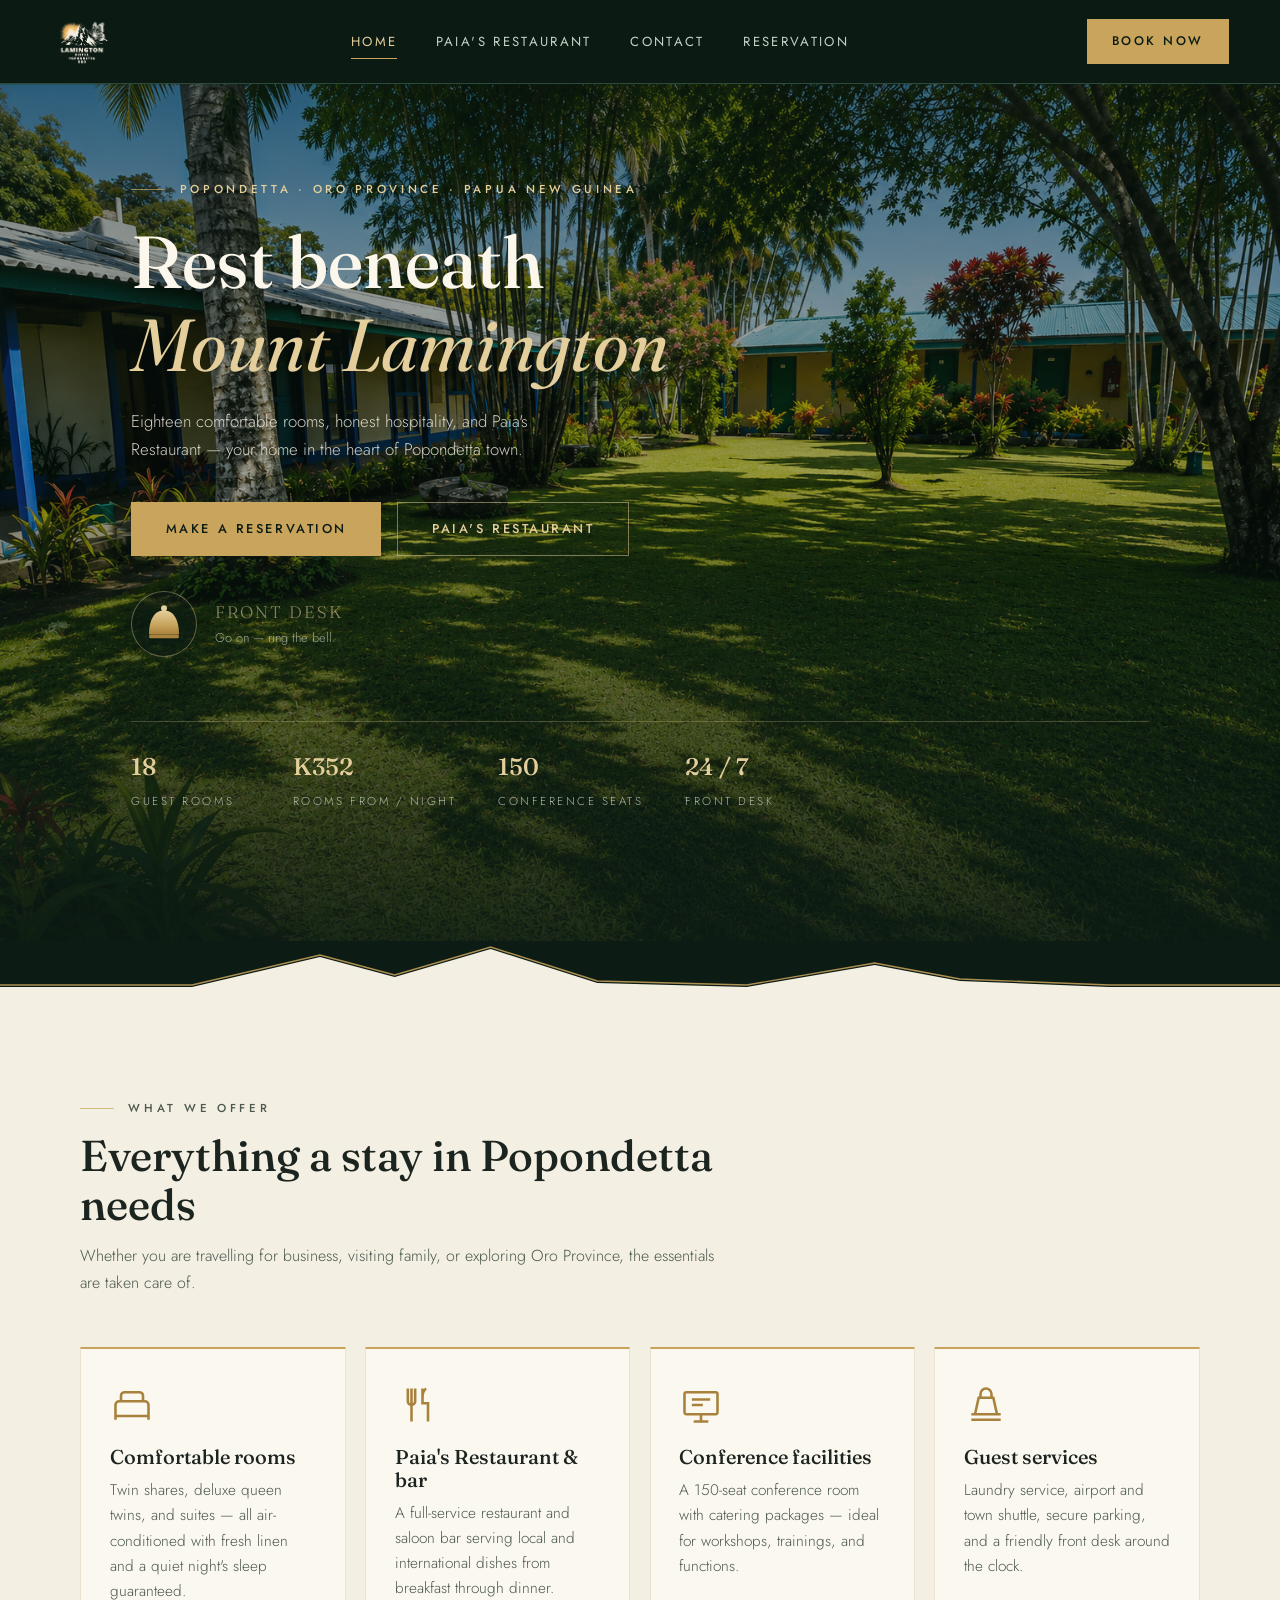
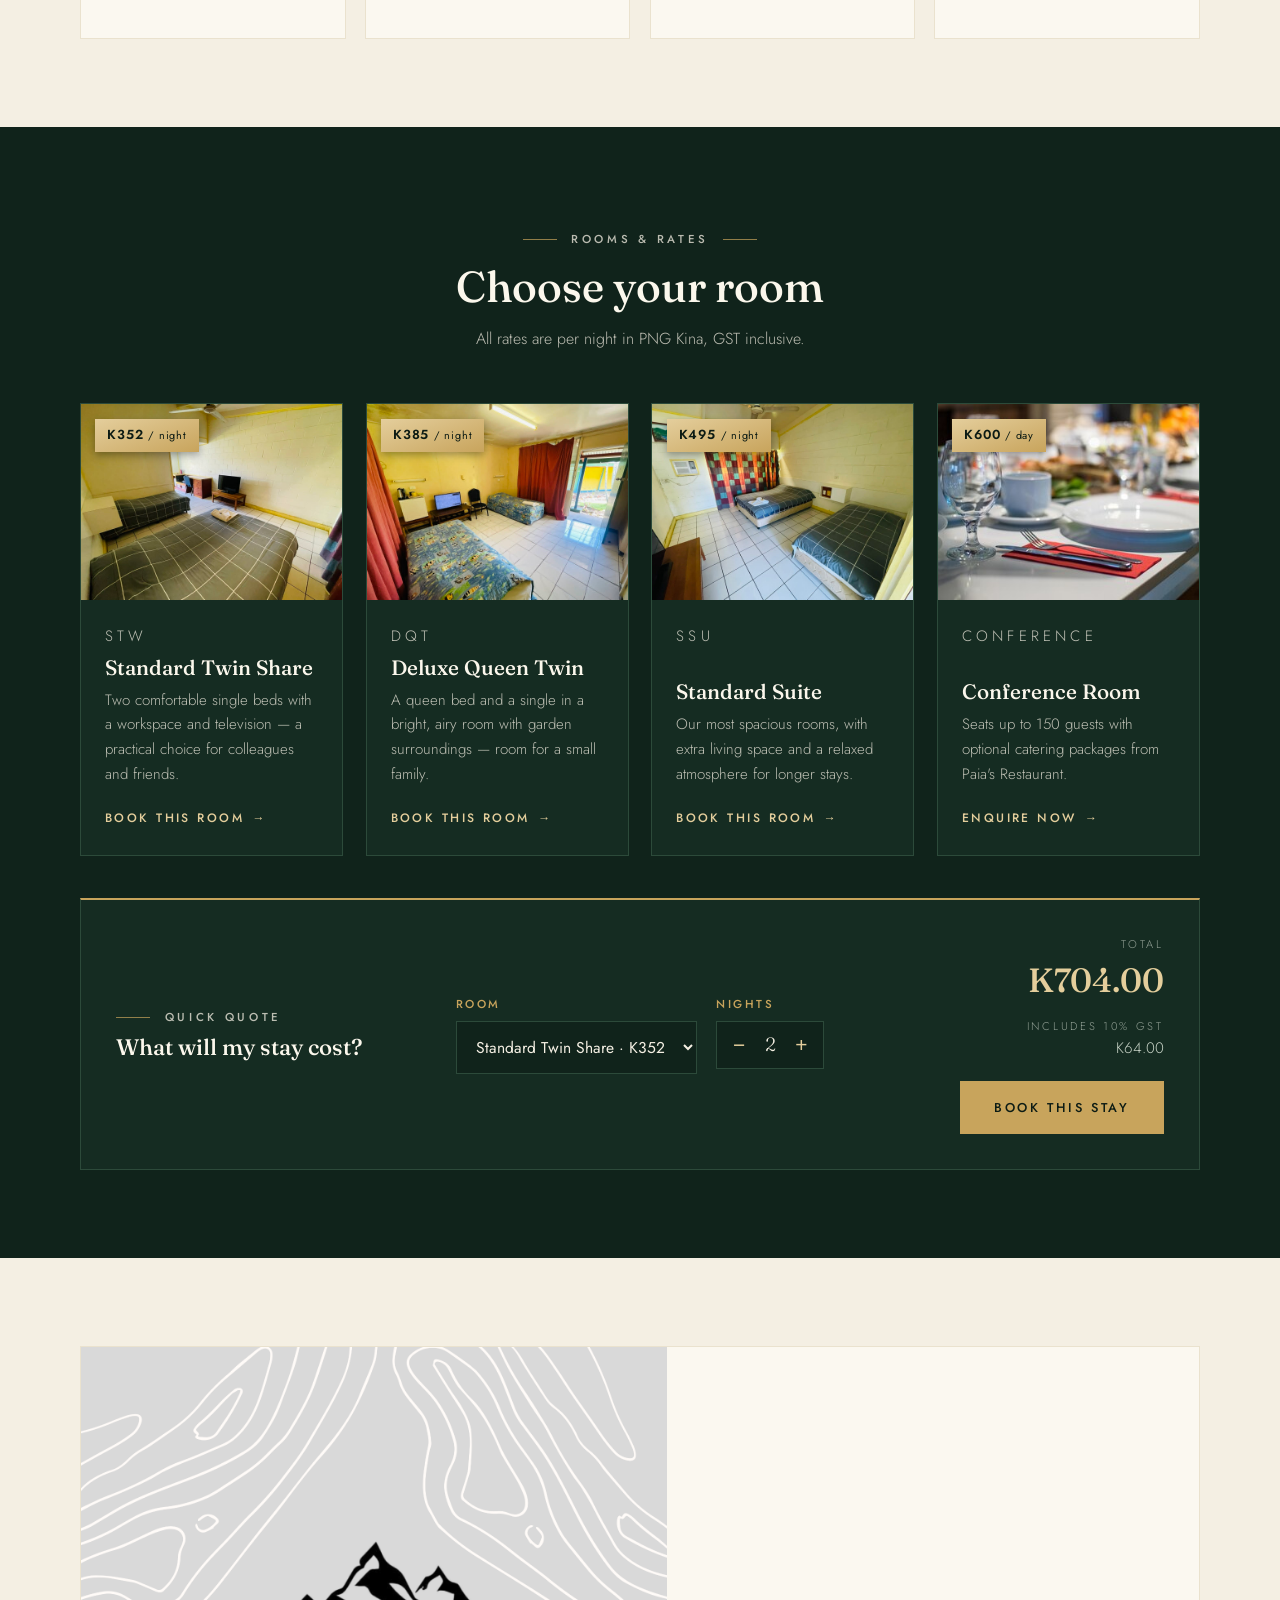
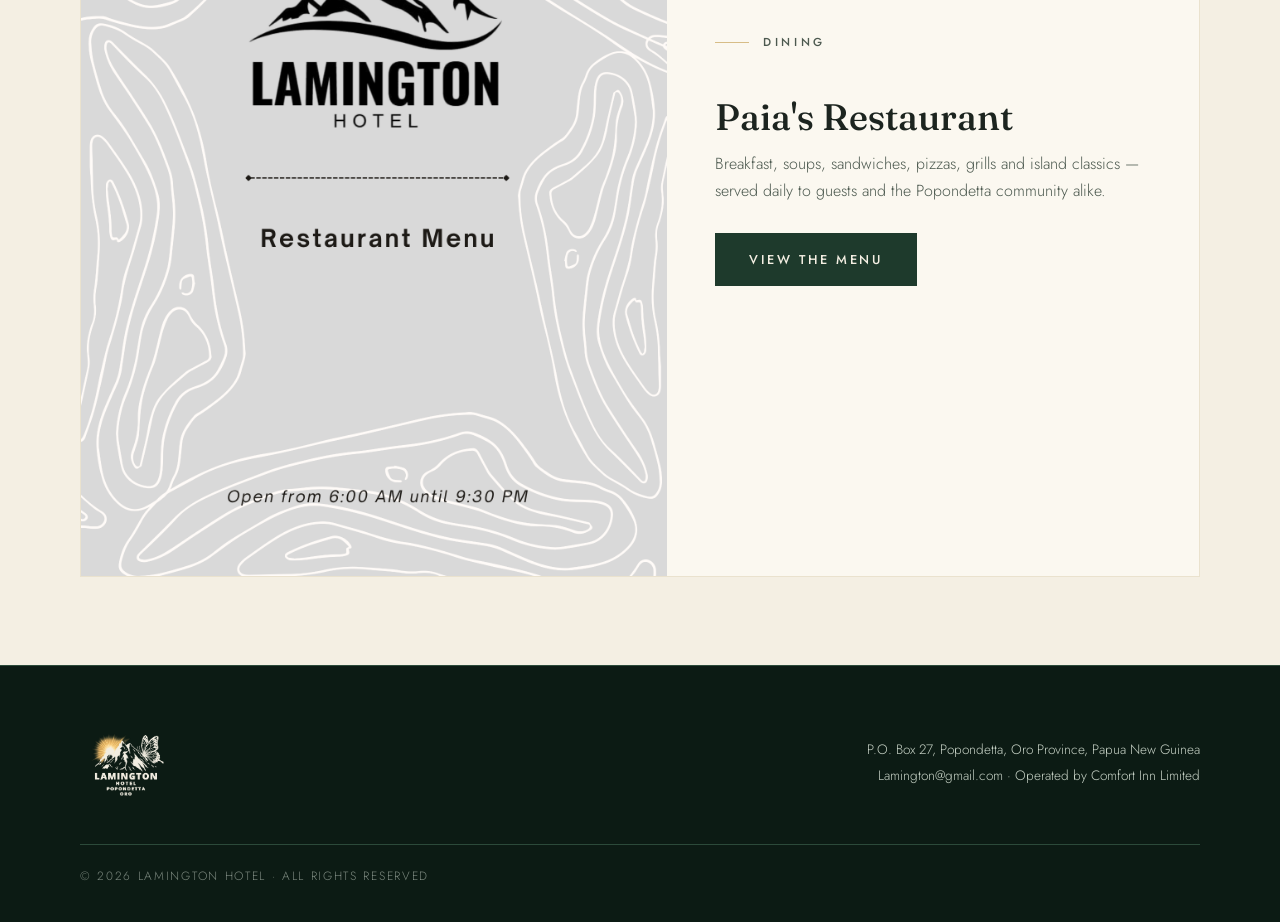
==== index.html @ cfe45149 "Initial commit" ====
<!DOCTYPE html>
<html lang="en">
<head>
  <meta charset="UTF-8">
  <meta name="viewport" content="width=device-width, initial-scale=1.0">
  <meta name="description" content="Lamington Hotel — comfortable rooms, Paia's Restaurant, and conference facilities in Popondetta, Oro Province, Papua New Guinea.">
  <link rel="icon" href="images/favicon.ico" type="image/x-icon">
  <title>Lamington Hotel · Popondetta, Papua New Guinea</title>
  <link rel="stylesheet" href="index.css">
</head>
<body>

<header class="navbar">
  <div class="logo">
    <a href="index.html" class="logo-link">
      <img src="images/LamingtonLogo-light.png" alt="Lamington Hotel — Popondetta, Oro">
    </a>
  </div>
  <button class="nav-toggle" aria-label="Open menu" aria-expanded="false">☰</button>
  <nav>
    <ul class="nav-links">
      <li><a href="index.html" class="active">Home</a></li>
      <li><a href="restaurant.html">Paia's Restaurant</a></li>
      <li><a href="contact.html">Contact</a></li>
      <li><a href="reservation.html">Reservation</a></li>
    </ul>
  </nav>
  <a href="reservation.html" class="book-now">Book Now</a>
</header>

<section class="hero">
  <div class="hero-content">
    <p class="eyebrow">Popondetta · Oro Province · Papua New Guinea</p>
    <h1>Rest beneath <em>Mount Lamington</em></h1>
    <p class="hero-text">
      Eighteen comfortable rooms, honest hospitality, and Paia's Restaurant —
      your home in the heart of Popondetta town.
    </p>
    <div class="hero-buttons">
      <a href="reservation.html" class="primary-btn">Make a Reservation</a>
      <a href="restaurant.html" class="secondary-btn">Paia's Restaurant</a>
    </div>

    <div class="bell-inline">
      <button class="bell" id="receptionBell" aria-pressed="false" aria-label="Ring the reception bell">
        <svg viewBox="0 0 64 64" aria-hidden="true">
          <ellipse cx="32" cy="52" rx="22" ry="4" fill="#0C1B14" opacity="0.6"/>
          <rect x="12" y="46" width="40" height="5" rx="2.5" fill="#A8813C"/>
          <path class="bell-dome" d="M32 14 C18 14 12 28 12 46 L52 46 C52 28 46 14 32 14 Z" fill="url(#brass)"/>
          <circle class="bell-button" cx="32" cy="11" r="4" fill="#E4CE9C"/>
          <defs>
            <linearGradient id="brass" x1="0" y1="0" x2="0" y2="1">
              <stop offset="0" stop-color="#E4CE9C"/>
              <stop offset="0.6" stop-color="#C8A45C"/>
              <stop offset="1" stop-color="#A8813C"/>
            </linearGradient>
          </defs>
        </svg>
      </button>
      <div class="bell-copy">
        <div class="bell-state" id="bellState">FRONT DESK</div>
        <div class="bell-hint" id="bellHint">Go on — ring the bell.</div>
      </div>
    </div>
    <div class="hero-facts">
      <div><strong>18</strong><span>Guest rooms</span></div>
      <div><strong>K352</strong><span>Rooms from / night</span></div>
      <div><strong>150</strong><span>Conference seats</span></div>
      <div><strong>24 / 7</strong><span>Front desk</span></div>
    </div>
  </div>
</section>

<!-- signature ridgeline -->
<svg class="ridge" viewBox="0 0 1200 56" preserveAspectRatio="none" aria-hidden="true" style="background: var(--forest-950);">
  <path d="M0 44 L180 44 L300 14 L370 34 L460 6 L560 40 L700 44 L820 22 L900 38 L1040 44 L1200 44" class="line"/>
  <path d="M0 46 L180 46 L300 16 L370 36 L460 8 L560 42 L700 46 L820 24 L900 40 L1040 46 L1200 46 L1200 56 L0 56 Z" fill="#F4EFE3"/>
</svg>

<section class="section on-paper">
  <div class="section-inner">
    <div class="section-head">
      <p class="eyebrow">What we offer</p>
      <h2>Everything a stay in Popondetta needs</h2>
      <p>Whether you are travelling for business, visiting family, or exploring Oro Province, the essentials are taken care of.</p>
    </div>
    <div class="amenities-grid">
      <div class="amenity-card">
        <div class="amenity-glyph">
          <svg viewBox="0 0 24 24" fill="none" stroke="currentColor" stroke-width="1.4"><path d="M3 18v-6a2 2 0 0 1 2-2h14a2 2 0 0 1 2 2v6M3 18h18M3 18v2M21 18v2M6 10V7a2 2 0 0 1 2-2h8a2 2 0 0 1 2 2v3"/></svg>
        </div>
        <h3>Comfortable rooms</h3>
        <p>Twin shares, deluxe queen twins, and suites — all air-conditioned with fresh linen and a quiet night's sleep guaranteed.</p>
      </div>
      <div class="amenity-card">
        <div class="amenity-glyph">
          <svg viewBox="0 0 24 24" fill="none" stroke="currentColor" stroke-width="1.4"><path d="M7 3v7a2 2 0 0 0 4 0V3M9 3v18M17 3c-1.5 1-2 3-2 5v3h3v10M15 3v5"/></svg>
        </div>
        <h3>Paia's Restaurant &amp; bar</h3>
        <p>A full-service restaurant and saloon bar serving local and international dishes from breakfast through dinner.</p>
      </div>
      <div class="amenity-card">
        <div class="amenity-glyph">
          <svg viewBox="0 0 24 24" fill="none" stroke="currentColor" stroke-width="1.4"><rect x="3" y="5" width="18" height="12" rx="1"/><path d="M8 21h8M12 17v4M7 9h10M7 12h6"/></svg>
        </div>
        <h3>Conference facilities</h3>
        <p>A 150-seat conference room with catering packages — ideal for workshops, trainings, and functions.</p>
      </div>
      <div class="amenity-card">
        <div class="amenity-glyph">
          <svg viewBox="0 0 24 24" fill="none" stroke="currentColor" stroke-width="1.4"><path d="M4 17h16M6 17l2-9h8l2 9M9 8V6a3 3 0 0 1 6 0v2M4 20h16"/></svg>
        </div>
        <h3>Guest services</h3>
        <p>Laundry service, airport and town shuttle, secure parking, and a friendly front desk around the clock.</p>
      </div>
    </div>
  </div>
</section>

<section class="section on-forest">
  <div class="section-inner">
    <div class="section-head centered" style="text-align:center; margin-inline:auto;">
      <p class="eyebrow centered">Rooms &amp; rates</p>
      <h2>Choose your room</h2>
      <p>All rates are per night in PNG Kina, GST inclusive.</p>
    </div>
    <div class="rooms-grid">
      <article class="room-card">
        <div class="room-media">
          <img src="images/room1.jpg" alt="Standard Twin Share room" loading="lazy">
          <span class="rate-plate">K352 <small>/ night</small></span>
        </div>
        <div class="room-body">
          <p class="room-code">STW</p>
          <h3>Standard Twin Share</h3>
          <p>Two comfortable single beds with a workspace and television — a practical choice for colleagues and friends.</p>
          <a href="reservation.html" class="room-link">Book this room</a>
        </div>
      </article>
      <article class="room-card">
        <div class="room-media">
          <img src="images/room3.jpg" alt="Deluxe Queen Twin room" loading="lazy">
          <span class="rate-plate">K385 <small>/ night</small></span>
        </div>
        <div class="room-body">
          <p class="room-code">DQT</p>
          <h3>Deluxe Queen Twin</h3>
          <p>A queen bed and a single in a bright, airy room with garden surroundings — room for a small family.</p>
          <a href="reservation.html" class="room-link">Book this room</a>
        </div>
      </article>
      <article class="room-card">
        <div class="room-media">
          <img src="images/room4.jpg" alt="Standard Suite" loading="lazy">
          <span class="rate-plate">K495 <small>/ night</small></span>
        </div>
        <div class="room-body">
          <p class="room-code">SSU</p>
          <h3>Standard Suite</h3>
          <p>Our most spacious rooms, with extra living space and a relaxed atmosphere for longer stays.</p>
          <a href="reservation.html" class="room-link">Book this room</a>
        </div>
      </article>
      <article class="room-card">
        <div class="room-media">
          <img src="images/tables.jpg" alt="Conference room set for a function" loading="lazy">
          <span class="rate-plate">K600 <small>/ day</small></span>
        </div>
        <div class="room-body">
          <p class="room-code">Conference</p>
          <h3>Conference Room</h3>
          <p>Seats up to 150 guests with optional catering packages from Paia's Restaurant.</p>
          <a href="contact.html" class="room-link">Enquire now</a>
        </div>
      </article>
    </div>

    <div class="stay-calc reveal">
      <div class="stay-calc-head">
        <p class="eyebrow">Quick quote</p>
        <h3>What will my stay cost?</h3>
      </div>
      <div class="stay-calc-controls">
        <div class="form-group">
          <label for="calcRoom">Room</label>
          <select id="calcRoom">
            <option value="352">Standard Twin Share · K352</option>
            <option value="385">Deluxe Queen Twin · K385</option>
            <option value="495">Standard Suite · K495</option>
          </select>
        </div>
        <div class="form-group">
          <label for="calcNights">Nights</label>
          <div class="stepper">
            <button type="button" id="nightsMinus" aria-label="One less night">−</button>
            <span id="calcNightsValue" aria-live="polite">2</span>
            <button type="button" id="nightsPlus" aria-label="One more night">+</button>
          </div>
        </div>
      </div>
      <div class="stay-calc-result">
        <div class="calc-total"><span>Total</span><strong id="calcTotal">K704.00</strong></div>
        <div class="calc-gst"><span>Includes 10% GST</span><em id="calcGst">K64.00</em></div>
        <a href="reservation.html" class="primary-btn" id="calcBook">Book this stay</a>
      </div>
    </div>

  </div>
</section>

<section class="section on-paper">
  <div class="dine-band">
    <img src="images/1.png" alt="Paia's Restaurant menu cover" loading="lazy">
    <div class="dine-copy">
      <p class="eyebrow">Dining</p>
      <h2>Paia's Restaurant</h2>
      <p>Breakfast, soups, sandwiches, pizzas, grills and island classics — served daily to guests and the Popondetta community alike.</p>
      <a href="restaurant.html" class="primary-btn">View the menu</a>
    </div>
  </div>
</section>

<footer class="footer">
  <div class="footer-inner">
    <img src="images/LamingtonLogo-light.png" alt="Lamington Hotel — Popondetta, Oro">
    <div class="footer-meta">
      P.O. Box 27, Popondetta, Oro Province, Papua New Guinea<br>
      <a href="mailto:Lamington@gmail.com">Lamington@gmail.com</a> · Operated by Comfort Inn Limited
    </div>
  </div>
  <p class="footer-copy">© 2026 Lamington Hotel · All rights reserved</p>
</footer>

<script src="script.js"></script>
</body>
</html>
---- index.css ----
/* ============================================================
   LAMINGTON HOTEL — shared stylesheet
   Palette: rainforest green + brass gold + volcanic ember
   Type: Fraunces (display) + Jost (body)
   ============================================================ */

@import url('https://fonts.googleapis.com/css2?family=Fraunces:ital,opsz,wght@0,9..144,400;0,9..144,500;0,9..144,600;1,9..144,400;1,9..144,500&family=Jost:wght@300;400;500;600&display=swap');

:root {
  --forest-950: #0C1B14;
  --forest-900: #10231B;
  --forest-800: #152C22;
  --forest-700: #1E3A2C;
  --forest-line: #2C4A3A;
  --gold: #C8A45C;
  --gold-light: #E4CE9C;
  --gold-deep: #A8813C;
  --ember: #B4472F;
  --paper: #F4EFE3;
  --paper-deep: #EAE2CE;
  --ink: #1C241F;
  --ink-soft: #4C594F;
  --mist: #C7D2C6;

  --display: 'Fraunces', Georgia, serif;
  --body: 'Jost', 'Segoe UI', sans-serif;
  --wrap: 1120px;
}

* { margin: 0; padding: 0; box-sizing: border-box; }

html { scroll-behavior: smooth; }

body {
  font-family: var(--body);
  font-weight: 300;
  color: var(--ink);
  background: var(--forest-950);
  line-height: 1.65;
  -webkit-font-smoothing: antialiased;
}

img { max-width: 100%; display: block; }
a { color: inherit; text-decoration: none; }

h1, h2, h3 { font-family: var(--display); font-weight: 500; line-height: 1.12; }

.eyebrow {
  font-family: var(--body);
  font-weight: 500;
  font-size: 0.72rem;
  letter-spacing: 0.32em;
  text-transform: uppercase;
  color: var(--gold);
  display: flex;
  align-items: center;
  gap: 0.9rem;
}
.eyebrow::before {
  content: '';
  width: 34px; height: 1px;
  background: var(--gold);
  opacity: 0.7;
}
.eyebrow.centered { justify-content: center; }
.eyebrow.centered::after {
  content: '';
  width: 34px; height: 1px;
  background: var(--gold);
  opacity: 0.7;
}

/* ---------- Navbar ---------- */
.navbar {
  position: sticky;
  top: 0;
  z-index: 50;
  display: flex;
  align-items: center;
  justify-content: space-between;
  gap: 1.5rem;
  padding: 0.65rem 4vw;
  background: rgba(12, 27, 20, 0.92);
  backdrop-filter: blur(10px);
  border-bottom: 1px solid var(--forest-line);
}
.logo img { height: 62px; width: auto; }
.nav-links {
  display: flex;
  list-style: none;
  gap: 2.4rem;
}
.nav-links a {
  color: var(--mist);
  font-size: 0.82rem;
  font-weight: 400;
  letter-spacing: 0.18em;
  text-transform: uppercase;
  padding: 0.4rem 0;
  border-bottom: 1px solid transparent;
  transition: color 0.25s, border-color 0.25s;
}
.nav-links a:hover,
.nav-links a.active { color: var(--gold-light); border-bottom-color: var(--gold); }

.book-now {
  font-size: 0.78rem;
  font-weight: 500;
  letter-spacing: 0.2em;
  text-transform: uppercase;
  color: var(--forest-950);
  background: var(--gold);
  padding: 0.7rem 1.5rem;
  border: 1px solid var(--gold);
  transition: background 0.25s, color 0.25s;
  white-space: nowrap;
}
.book-now:hover { background: transparent; color: var(--gold-light); }

.nav-toggle {
  display: none;
  background: none;
  border: 1px solid var(--forest-line);
  color: var(--gold-light);
  font-size: 1.2rem;
  line-height: 1;
  padding: 0.45rem 0.7rem;
  cursor: pointer;
}

/* ---------- Buttons ---------- */
.primary-btn, .secondary-btn {
  display: inline-block;
  font-family: var(--body);
  font-size: 0.8rem;
  font-weight: 500;
  letter-spacing: 0.2em;
  text-transform: uppercase;
  padding: 0.95rem 2.1rem;
  transition: all 0.25s;
}
.primary-btn {
  background: var(--gold);
  color: var(--forest-950);
  border: 1px solid var(--gold);
}
.primary-btn:hover { background: var(--gold-light); border-color: var(--gold-light); }
.secondary-btn {
  border: 1px solid rgba(228, 206, 156, 0.5);
  color: var(--gold-light);
}
.secondary-btn:hover { border-color: var(--gold-light); background: rgba(228, 206, 156, 0.08); }

/* ---------- Hero (home) ---------- */
.hero {
  position: relative;
  min-height: 92vh;
  display: flex;
  align-items: center;
  background:
    linear-gradient(180deg, rgba(12,27,20,0.55) 0%, rgba(12,27,20,0.35) 45%, rgba(12,27,20,0.92) 100%),
    url('images/Heropic.png') center 30% / cover no-repeat;
}
.hero-content {
  width: 100%;
  max-width: var(--wrap);
  margin: 0 auto;
  padding: 6rem 4vw 8rem;
  color: var(--paper);
}
.hero .eyebrow { color: var(--gold-light); margin-bottom: 1.4rem; }
.hero h1 {
  font-size: clamp(2.6rem, 6vw, 4.6rem);
  font-weight: 500;
  color: #FBF7EC;
  max-width: 13ch;
  margin-bottom: 1.4rem;
}
.hero h1 em {
  font-style: italic;
  font-weight: 400;
  color: var(--gold-light);
}
.hero-text {
  font-size: 1.05rem;
  max-width: 46ch;
  color: rgba(244, 239, 227, 0.85);
  margin-bottom: 2.4rem;
}
.hero-buttons { display: flex; flex-wrap: wrap; gap: 1rem; }

.hero-facts {
  display: flex;
  flex-wrap: wrap;
  gap: 2.6rem;
  margin-top: 4rem;
  padding-top: 1.6rem;
  border-top: 1px solid rgba(228, 206, 156, 0.25);
}
.hero-facts div { min-width: 120px; }
.hero-facts strong {
  display: block;
  font-family: var(--display);
  font-size: 1.5rem;
  font-weight: 500;
  color: var(--gold-light);
}
.hero-facts span {
  font-size: 0.72rem;
  letter-spacing: 0.22em;
  text-transform: uppercase;
  color: rgba(199, 210, 198, 0.85);
}

/* ---------- Ridgeline divider (signature) ---------- */
.ridge {
  display: block;
  width: 100%;
  height: 56px;
  margin-bottom: -1px;
}
.ridge path.line { fill: none; stroke: var(--gold); stroke-width: 1.4; opacity: 0.85; }

/* ---------- Sections ---------- */
.section {
  padding: 5.5rem 4vw;
}
.section-inner { max-width: var(--wrap); margin: 0 auto; }
.section-head { max-width: 640px; margin-bottom: 3.2rem; }
.section-head.centered { margin-inline: auto; text-align: center; }
.section-head h2 {
  font-size: clamp(1.9rem, 3.6vw, 2.7rem);
  margin-top: 0.9rem;
}
.section-head p { margin-top: 0.9rem; }

.on-paper { background: var(--paper); color: var(--ink); }
.on-paper .section-head p { color: var(--ink-soft); }
.on-forest { background: var(--forest-900); color: var(--paper); }
.on-forest h2, .on-forest h3 { color: #FBF7EC; }
.on-forest p { color: rgba(244, 239, 227, 0.75); }

/* ---------- Amenities ---------- */
.amenities-grid {
  display: grid;
  grid-template-columns: repeat(auto-fit, minmax(250px, 1fr));
  gap: 1.2rem;
}
.amenity-card {
  background: #FBF8F0;
  border: 1px solid var(--paper-deep);
  border-top: 2px solid var(--gold);
  padding: 2.1rem 1.8rem;
  transition: transform 0.25s, box-shadow 0.25s;
}
.amenity-card:hover {
  transform: translateY(-4px);
  box-shadow: 0 14px 30px rgba(28, 36, 31, 0.10);
}
.amenity-card h3 { font-size: 1.25rem; margin-bottom: 0.6rem; }
.amenity-card p { color: var(--ink-soft); font-size: 0.96rem; }
.amenity-glyph {
  width: 44px; height: 44px;
  margin-bottom: 1.2rem;
  color: var(--gold-deep);
}
.amenity-glyph svg { width: 100%; height: 100%; }

/* ---------- Rooms ---------- */
.rooms-grid {
  display: grid;
  grid-template-columns: repeat(auto-fit, minmax(255px, 1fr));
  gap: 1.4rem;
}
.room-card {
  background: var(--forest-800, #152C22);
  background: #152C22;
  border: 1px solid var(--forest-line);
  display: flex;
  flex-direction: column;
  transition: transform 0.25s, border-color 0.25s;
}
.room-card:hover { transform: translateY(-5px); border-color: var(--gold-deep); }
.room-media { position: relative; overflow: hidden; aspect-ratio: 4 / 3; }
.room-media img {
  width: 100%; height: 100%;
  object-fit: cover;
  transition: transform 0.5s ease;
}
.room-card:hover .room-media img { transform: scale(1.05); }
.rate-plate {
  position: absolute;
  top: 0.9rem; left: 0.9rem;
  background: linear-gradient(160deg, var(--gold-light), var(--gold));
  color: var(--forest-950);
  font-weight: 600;
  font-size: 0.82rem;
  letter-spacing: 0.06em;
  padding: 0.35rem 0.75rem;
  box-shadow: 0 3px 8px rgba(0,0,0,0.35);
}
.rate-plate small { font-weight: 400; font-size: 0.68rem; }
.room-body { padding: 1.5rem 1.5rem 1.7rem; display: flex; flex-direction: column; flex: 1; }
.room-code {
  font-size: 0.68rem;
  letter-spacing: 0.28em;
  color: var(--gold);
  text-transform: uppercase;
  margin-bottom: 0.4rem;
}
.room-body h3 { font-size: 1.3rem; margin-bottom: 0.55rem; }
.room-body p { font-size: 0.94rem; flex: 1; }
.room-link {
  margin-top: 1.3rem;
  font-size: 0.76rem;
  font-weight: 500;
  letter-spacing: 0.2em;
  text-transform: uppercase;
  color: var(--gold-light);
  display: inline-flex;
  align-items: center;
  gap: 0.5rem;
}
.room-link::after { content: '→'; transition: transform 0.25s; }
.room-link:hover::after { transform: translateX(4px); }

/* ---------- Dining band (home) ---------- */
.dine-band {
  display: grid;
  grid-template-columns: 1.1fr 1fr;
  max-width: var(--wrap);
  margin: 0 auto;
  border: 1px solid var(--paper-deep);
  background: #FBF8F0;
  overflow: hidden;
}
.dine-band img { width: 100%; height: 100%; object-fit: cover; min-height: 320px; }
.dine-copy { padding: 3rem 3rem 3.2rem; display: flex; flex-direction: column; justify-content: center; }
.dine-copy h2 { font-size: clamp(1.7rem, 3vw, 2.3rem); margin: 0.9rem 0; }
.dine-copy p { color: var(--ink-soft); margin-bottom: 1.8rem; }
.dine-copy .primary-btn { align-self: flex-start; background: var(--forest-700); border-color: var(--forest-700); color: var(--paper); }
.dine-copy .primary-btn:hover { background: var(--forest-900); }

/* ---------- Footer ---------- */
.footer {
  background: var(--forest-950);
  border-top: 1px solid var(--forest-line);
  padding: 3.2rem 4vw 2.2rem;
  color: var(--mist);
}
.footer-inner {
  max-width: var(--wrap);
  margin: 0 auto;
  display: flex;
  flex-wrap: wrap;
  align-items: center;
  justify-content: space-between;
  gap: 1.6rem;
}
.footer-inner img { height: 92px; width: auto; }
.footer-meta { font-size: 0.85rem; line-height: 1.9; text-align: right; }
.footer-meta a:hover { color: var(--gold-light); }
.footer-copy {
  max-width: var(--wrap);
  margin: 2.2rem auto 0;
  padding-top: 1.4rem;
  border-top: 1px solid var(--forest-line);
  font-size: 0.75rem;
  letter-spacing: 0.14em;
  text-transform: uppercase;
  color: rgba(199, 210, 198, 0.6);
}

/* ---------- Page hero (inner pages) ---------- */
.page-hero {
  background:
    linear-gradient(180deg, rgba(12,27,20,0.78), rgba(12,27,20,0.9)),
    url('images/Heropic.png') center 40% / cover no-repeat;
  padding: 5.5rem 4vw 4.5rem;
  color: var(--paper);
  text-align: center;
}
.page-hero h1 {
  font-size: clamp(2.2rem, 5vw, 3.4rem);
  color: #FBF7EC;
  margin-top: 1rem;
}
.page-hero p {
  max-width: 52ch;
  margin: 1rem auto 0;
  color: rgba(244, 239, 227, 0.82);
}

/* ---------- Forms ---------- */
.form-group { display: flex; flex-direction: column; gap: 0.45rem; }
.form-group label {
  font-size: 0.72rem;
  font-weight: 500;
  letter-spacing: 0.22em;
  text-transform: uppercase;
  color: var(--gold-deep);
}
.form-group input,
.form-group select,
.form-group textarea {
  font-family: var(--body);
  font-size: 0.98rem;
  color: var(--ink);
  background: #FFFDF8;
  border: 1px solid var(--paper-deep);
  padding: 0.8rem 0.95rem;
  transition: border-color 0.2s, box-shadow 0.2s;
}
.form-group textarea { min-height: 140px; resize: vertical; }
.form-group input:focus,
.form-group select:focus,
.form-group textarea:focus {
  outline: none;
  border-color: var(--gold);
  box-shadow: 0 0 0 3px rgba(200, 164, 92, 0.2);
}
.form-submit {
  font-family: var(--body);
  font-size: 0.8rem;
  font-weight: 600;
  letter-spacing: 0.2em;
  text-transform: uppercase;
  background: var(--forest-700);
  color: var(--paper);
  border: 1px solid var(--forest-700);
  padding: 1rem 2.2rem;
  cursor: pointer;
  transition: background 0.25s;
}
.form-submit:hover { background: var(--forest-900); }
.form-note {
  border-left: 2px solid var(--gold);
  background: rgba(200, 164, 92, 0.12);
  color: var(--ink);
  padding: 0.9rem 1.1rem;
  font-size: 0.95rem;
  display: none;
}
.form-note.show { display: block; }

/* ---------- Focus visibility ---------- */
a:focus-visible, button:focus-visible {
  outline: 2px solid var(--gold);
  outline-offset: 3px;
}

/* ---------- Motion preferences ---------- */
@media (prefers-reduced-motion: reduce) {
  * { transition: none !important; animation: none !important; }
  html { scroll-behavior: auto; }
}

/* ---------- Responsive ---------- */
@media (max-width: 860px) {
  .nav-toggle { display: block; }
  .navbar { flex-wrap: wrap; }
  .navbar nav {
    display: none;
    width: 100%;
    order: 4;
  }
  .navbar nav.open { display: block; }
  .nav-links {
    flex-direction: column;
    gap: 0;
    padding: 0.8rem 0 0.4rem;
    border-top: 1px solid var(--forest-line);
    margin-top: 0.6rem;
  }
  .nav-links a { display: block; padding: 0.7rem 0; border-bottom: none; }
  .book-now { margin-left: auto; }
  .dine-band { grid-template-columns: 1fr; }
  .dine-copy { padding: 2.2rem 1.6rem; }
  .footer-meta { text-align: left; }
  .hero { min-height: 84vh; }
}

/* ============================================================
   Interactive layer — reception bell, reveals, stay calculator
   ============================================================ */

/* Bell */
.bell-inline { display: flex; align-items: center; gap: 1.1rem; margin-top: 2.2rem; }
.bell {
  width: 66px; height: 66px;
  background: rgba(12, 27, 20, 0.55);
  border: 1px solid rgba(228, 206, 156, 0.4);
  border-radius: 50%;
  padding: 8px;
  cursor: pointer;
  flex: none;
  transition: border-color 0.3s, box-shadow 0.3s, transform 0.15s;
}
.bell:hover { border-color: var(--gold-light); transform: translateY(-2px); }
.bell:active { transform: translateY(1px) scale(0.97); }
.bell svg { width: 100%; height: 100%; }
.bell.ringing svg { animation: bell-swing 0.6s ease; }
@keyframes bell-swing {
  0% { transform: rotate(0); }
  25% { transform: rotate(-8deg); }
  50% { transform: rotate(7deg); }
  75% { transform: rotate(-4deg); }
  100% { transform: rotate(0); }
}
.hero.lit .bell {
  border-color: var(--gold);
  box-shadow: 0 0 24px rgba(200, 164, 92, 0.45), 0 0 60px rgba(200, 164, 92, 0.2);
}
.bell-state {
  font-family: var(--display);
  font-size: 1.05rem;
  letter-spacing: 0.12em;
  color: rgba(228, 206, 156, 0.55);
  transition: color 0.5s;
}
.hero.lit .bell-state { color: var(--gold-light); }
.bell-hint { font-size: 0.8rem; color: rgba(199, 210, 198, 0.75); }

/* Waking the hotel */
.hero { transition: filter 1.2s ease; }
.hero::after {
  content: '';
  position: absolute;
  inset: 0;
  pointer-events: none;
  background: radial-gradient(ellipse at 30% 70%, rgba(200, 164, 92, 0.22), transparent 55%);
  opacity: 0;
  transition: opacity 1.4s ease;
}
.hero.lit::after { opacity: 1; }
.hero.lit { filter: saturate(1.12) brightness(1.06); }
.ridge path.line { transition: filter 0.8s ease, opacity 0.8s ease; }
.ridge.lit path.line {
  opacity: 1;
  filter: drop-shadow(0 0 5px rgba(200, 164, 92, 0.9));
}

/* Scroll reveals */
.reveal {
  opacity: 0;
  transform: translateY(26px);
  transition: opacity 0.7s ease, transform 0.7s ease;
}
.reveal.in { opacity: 1; transform: none; }
.reveal:nth-child(2) { transition-delay: 0.08s; }
.reveal:nth-child(3) { transition-delay: 0.16s; }
.reveal:nth-child(4) { transition-delay: 0.24s; }

/* Stay calculator */
.stay-calc {
  margin-top: 2.6rem;
  background: #152C22;
  border: 1px solid var(--forest-line);
  border-top: 2px solid var(--gold);
  padding: 2.2rem;
  display: grid;
  grid-template-columns: 1fr 1.2fr 1fr;
  gap: 2rem;
  align-items: center;
}
.stay-calc-head h3 { font-size: 1.4rem; margin-top: 0.5rem; }
.stay-calc-controls { display: grid; grid-template-columns: 1.5fr 1fr; gap: 1.2rem; }
.stay-calc .form-group label { color: var(--gold); }
.stay-calc select {
  background: var(--forest-900);
  border-color: var(--forest-line);
  color: var(--paper);
}
.stepper {
  display: flex;
  align-items: center;
  justify-content: space-between;
  border: 1px solid var(--forest-line);
  background: var(--forest-900);
}
.stepper button {
  width: 44px; height: 46px;
  background: none;
  border: none;
  color: var(--gold-light);
  font-size: 1.3rem;
  cursor: pointer;
  transition: background 0.2s;
}
.stepper button:hover { background: rgba(200, 164, 92, 0.15); }
.stepper span {
  font-family: var(--display);
  font-size: 1.2rem;
  color: var(--paper);
}
.stay-calc-result { text-align: right; }
.calc-total span, .calc-gst span {
  display: block;
  font-size: 0.7rem;
  letter-spacing: 0.24em;
  text-transform: uppercase;
  color: rgba(199, 210, 198, 0.7);
}
.calc-total strong {
  font-family: var(--display);
  font-size: 2.1rem;
  font-weight: 500;
  color: var(--gold-light);
}
.calc-gst { margin: 0.5rem 0 1.2rem; }
.calc-gst em { font-style: normal; color: var(--mist); font-size: 0.95rem; }

@media (max-width: 860px) {
  .stay-calc { grid-template-columns: 1fr; text-align: left; }
  .stay-calc-result { text-align: left; }
  .stay-calc-controls { grid-template-columns: 1fr; }
}
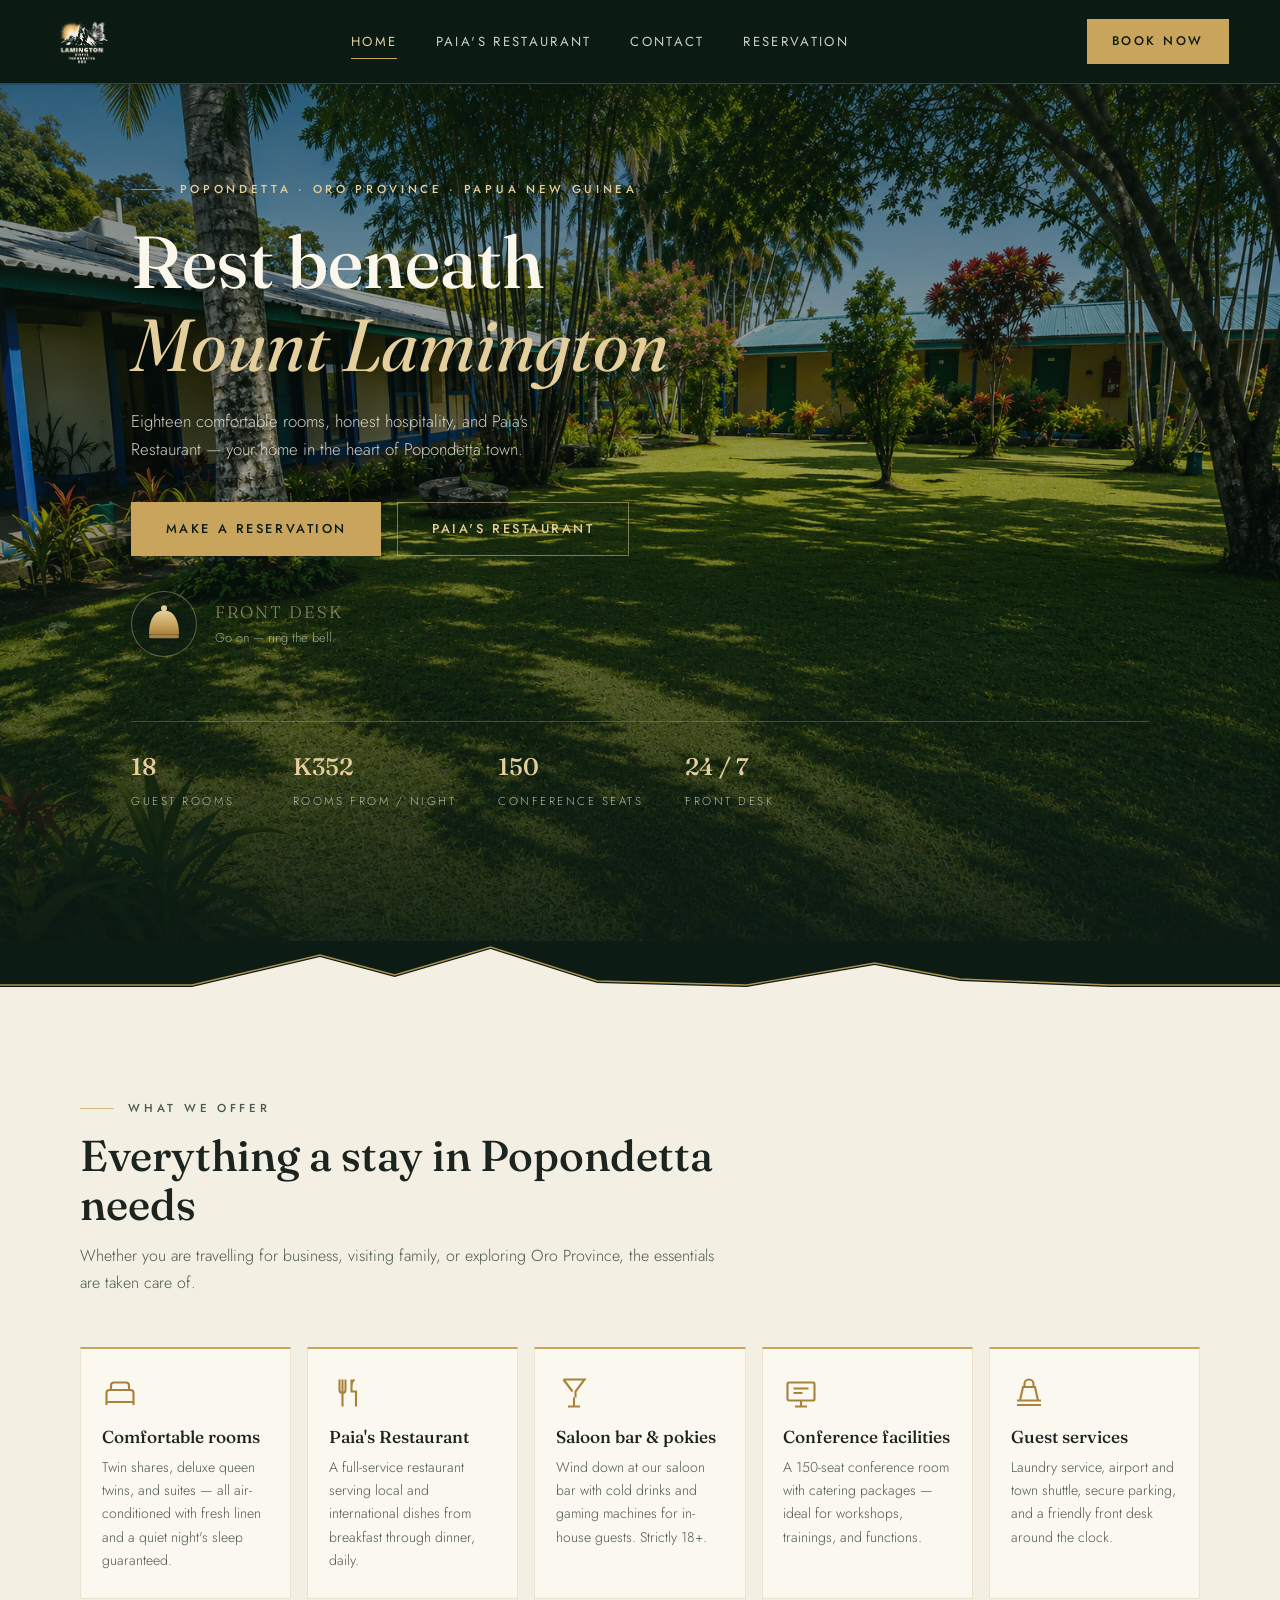
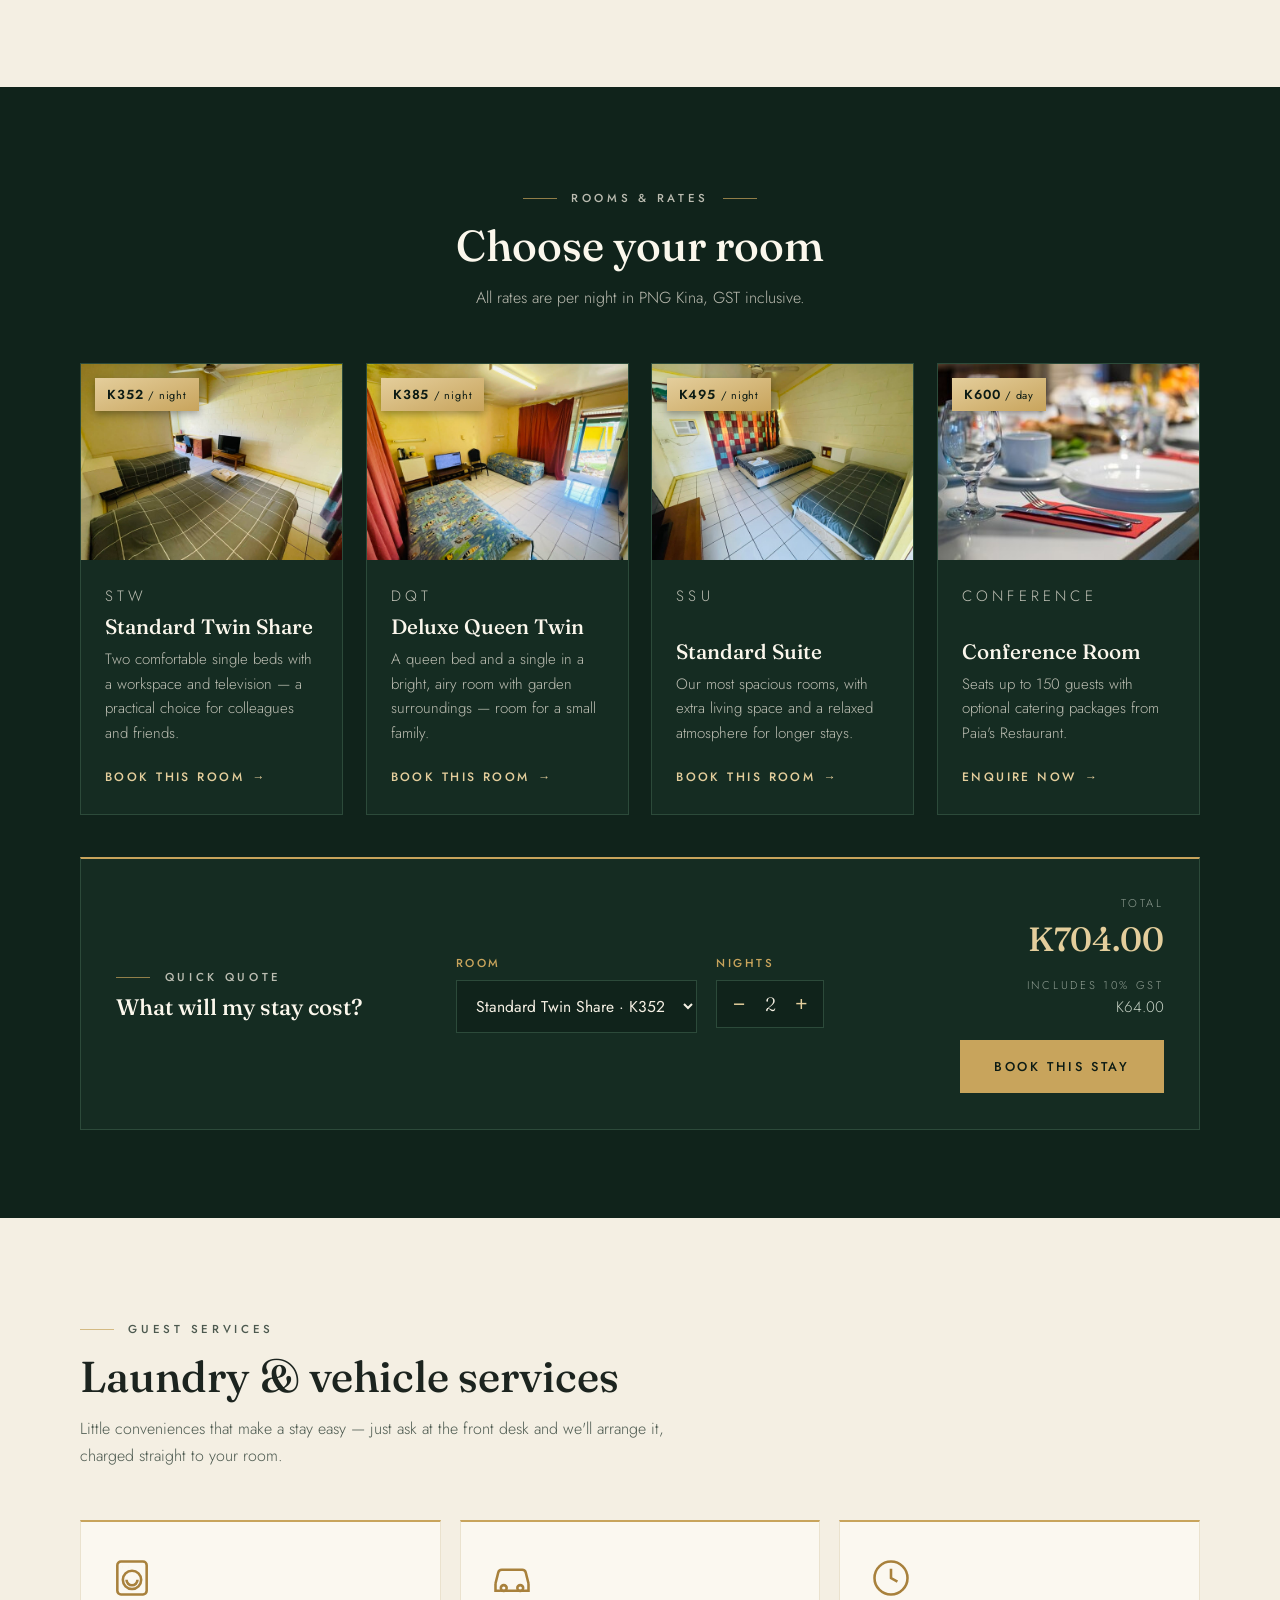
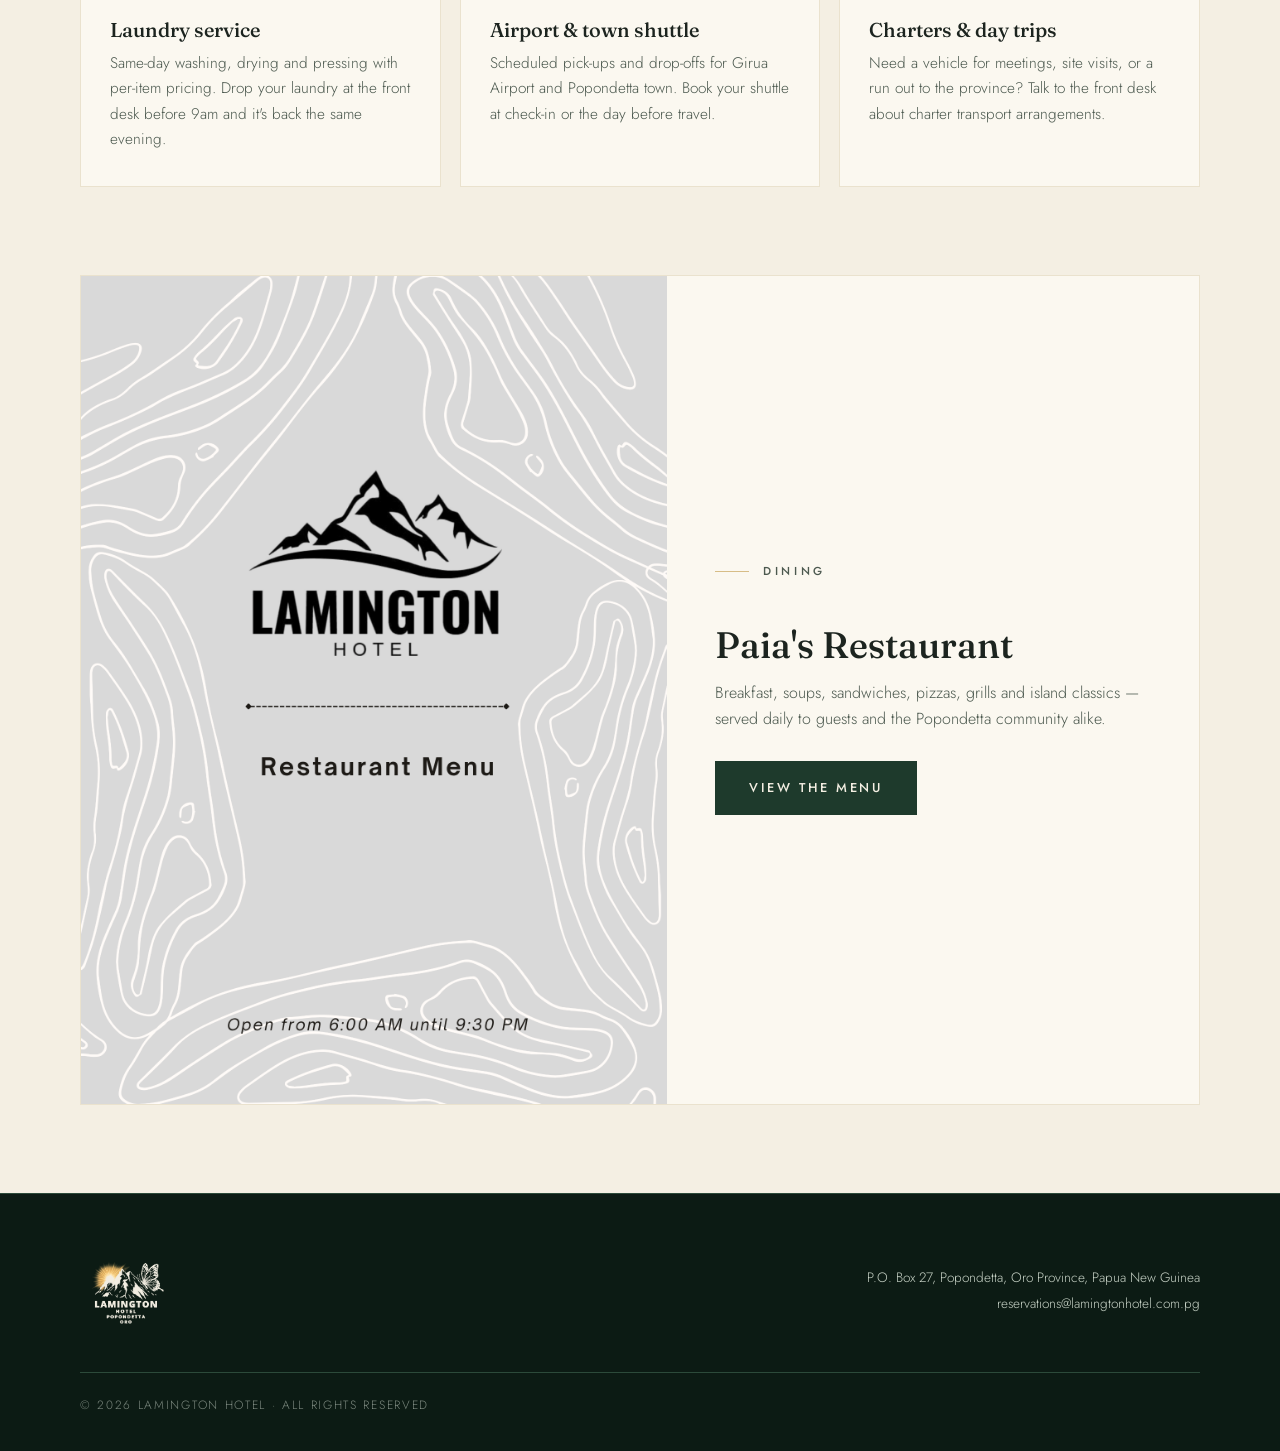
==== commit 7f1949c4: "Added services and edited emails" ====
--- a/index.html
+++ b/index.html
@@ -84,7 +84,7 @@
       <h2>Everything a stay in Popondetta needs</h2>
       <p>Whether you are travelling for business, visiting family, or exploring Oro Province, the essentials are taken care of.</p>
     </div>
-    <div class="amenities-grid">
+    <div class="amenities-grid cols-5">
       <div class="amenity-card">
         <div class="amenity-glyph">
           <svg viewBox="0 0 24 24" fill="none" stroke="currentColor" stroke-width="1.4"><path d="M3 18v-6a2 2 0 0 1 2-2h14a2 2 0 0 1 2 2v6M3 18h18M3 18v2M21 18v2M6 10V7a2 2 0 0 1 2-2h8a2 2 0 0 1 2 2v3"/></svg>
@@ -96,8 +96,15 @@
         <div class="amenity-glyph">
           <svg viewBox="0 0 24 24" fill="none" stroke="currentColor" stroke-width="1.4"><path d="M7 3v7a2 2 0 0 0 4 0V3M9 3v18M17 3c-1.5 1-2 3-2 5v3h3v10M15 3v5"/></svg>
         </div>
-        <h3>Paia's Restaurant &amp; bar</h3>
-        <p>A full-service restaurant and saloon bar serving local and international dishes from breakfast through dinner.</p>
+        <h3>Paia's Restaurant</h3>
+        <p>A full-service restaurant serving local and international dishes from breakfast through dinner, daily.</p>
+      </div>
+      <div class="amenity-card">
+        <div class="amenity-glyph">
+          <svg viewBox="0 0 24 24" fill="none" stroke="currentColor" stroke-width="1.4"><path d="M8 21h8M12 15v6M5 3h14l-6 8v4M5 3l6 8"/></svg>
+        </div>
+        <h3>Saloon bar &amp; pokies</h3>
+        <p>Wind down at our saloon bar with cold drinks and gaming machines for in-house guests. Strictly 18+.</p>
       </div>
       <div class="amenity-card">
         <div class="amenity-glyph">
@@ -209,6 +216,39 @@
 </section>
 
 <section class="section on-paper">
+  <div class="section-inner">
+    <div class="section-head">
+      <p class="eyebrow">Guest services</p>
+      <h2>Laundry &amp; vehicle services</h2>
+      <p>Little conveniences that make a stay easy — just ask at the front desk and we'll arrange it, charged straight to your room.</p>
+    </div>
+    <div class="amenities-grid">
+      <div class="amenity-card">
+        <div class="amenity-glyph">
+          <svg viewBox="0 0 24 24" fill="none" stroke="currentColor" stroke-width="1.4"><rect x="4" y="3" width="16" height="18" rx="2"/><circle cx="12" cy="13" r="5"/><path d="M9 13a3 3 0 0 0 6 0M7 6h.01M10 6h.01"/></svg>
+        </div>
+        <h3>Laundry service</h3>
+        <p>Same-day washing, drying and pressing with per-item pricing. Drop your laundry at the front desk before 9am and it's back the same evening.</p>
+      </div>
+      <div class="amenity-card">
+        <div class="amenity-glyph">
+          <svg viewBox="0 0 24 24" fill="none" stroke="currentColor" stroke-width="1.4"><path d="M3 15l1.5-6A2 2 0 0 1 6.4 7.5h11.2a2 2 0 0 1 1.9 1.5L21 15M3 15v4h2.5M21 15v4h-2.5M5.5 19h13"/><circle cx="7.5" cy="17.5" r="1.6"/><circle cx="16.5" cy="17.5" r="1.6"/></svg>
+        </div>
+        <h3>Airport &amp; town shuttle</h3>
+        <p>Scheduled pick-ups and drop-offs for Girua Airport and Popondetta town. Book your shuttle at check-in or the day before travel.</p>
+      </div>
+      <div class="amenity-card">
+        <div class="amenity-glyph">
+          <svg viewBox="0 0 24 24" fill="none" stroke="currentColor" stroke-width="1.4"><circle cx="12" cy="12" r="9"/><path d="M12 7v5l3.5 2"/></svg>
+        </div>
+        <h3>Charters &amp; day trips</h3>
+        <p>Need a vehicle for meetings, site visits, or a run out to the province? Talk to the front desk about charter transport arrangements.</p>
+      </div>
+    </div>
+  </div>
+</section>
+
+<section class="section on-paper" style="padding-top:0;">
   <div class="dine-band">
     <img src="images/1.png" alt="Paia's Restaurant menu cover" loading="lazy">
     <div class="dine-copy">
@@ -225,7 +265,7 @@
     <img src="images/LamingtonLogo-light.png" alt="Lamington Hotel — Popondetta, Oro">
     <div class="footer-meta">
       P.O. Box 27, Popondetta, Oro Province, Papua New Guinea<br>
-      <a href="mailto:Lamington@gmail.com">Lamington@gmail.com</a> · Operated by Comfort Inn Limited
+      <a href="mailto:reservations@lamingtonhotel.com.pg">reservations@lamingtonhotel.com.pg</a>
     </div>
   </div>
   <p class="footer-copy">© 2026 Lamington Hotel · All rights reserved</p>
--- a/index.css
+++ b/index.css
@@ -615,3 +615,13 @@
   .stay-calc-result { text-align: left; }
   .stay-calc-controls { grid-template-columns: 1fr; }
 }
+
+/* Five-across amenities row */
+.amenities-grid.cols-5 { grid-template-columns: repeat(5, 1fr); gap: 1rem; }
+.amenities-grid.cols-5 .amenity-card { padding: 1.6rem 1.3rem; }
+.amenities-grid.cols-5 .amenity-glyph { width: 36px; height: 36px; margin-bottom: 1rem; }
+.amenities-grid.cols-5 .amenity-card h3 { font-size: 1.08rem; }
+.amenities-grid.cols-5 .amenity-card p { font-size: 0.88rem; }
+@media (max-width: 1100px) {
+  .amenities-grid.cols-5 { grid-template-columns: repeat(auto-fit, minmax(200px, 1fr)); }
+}
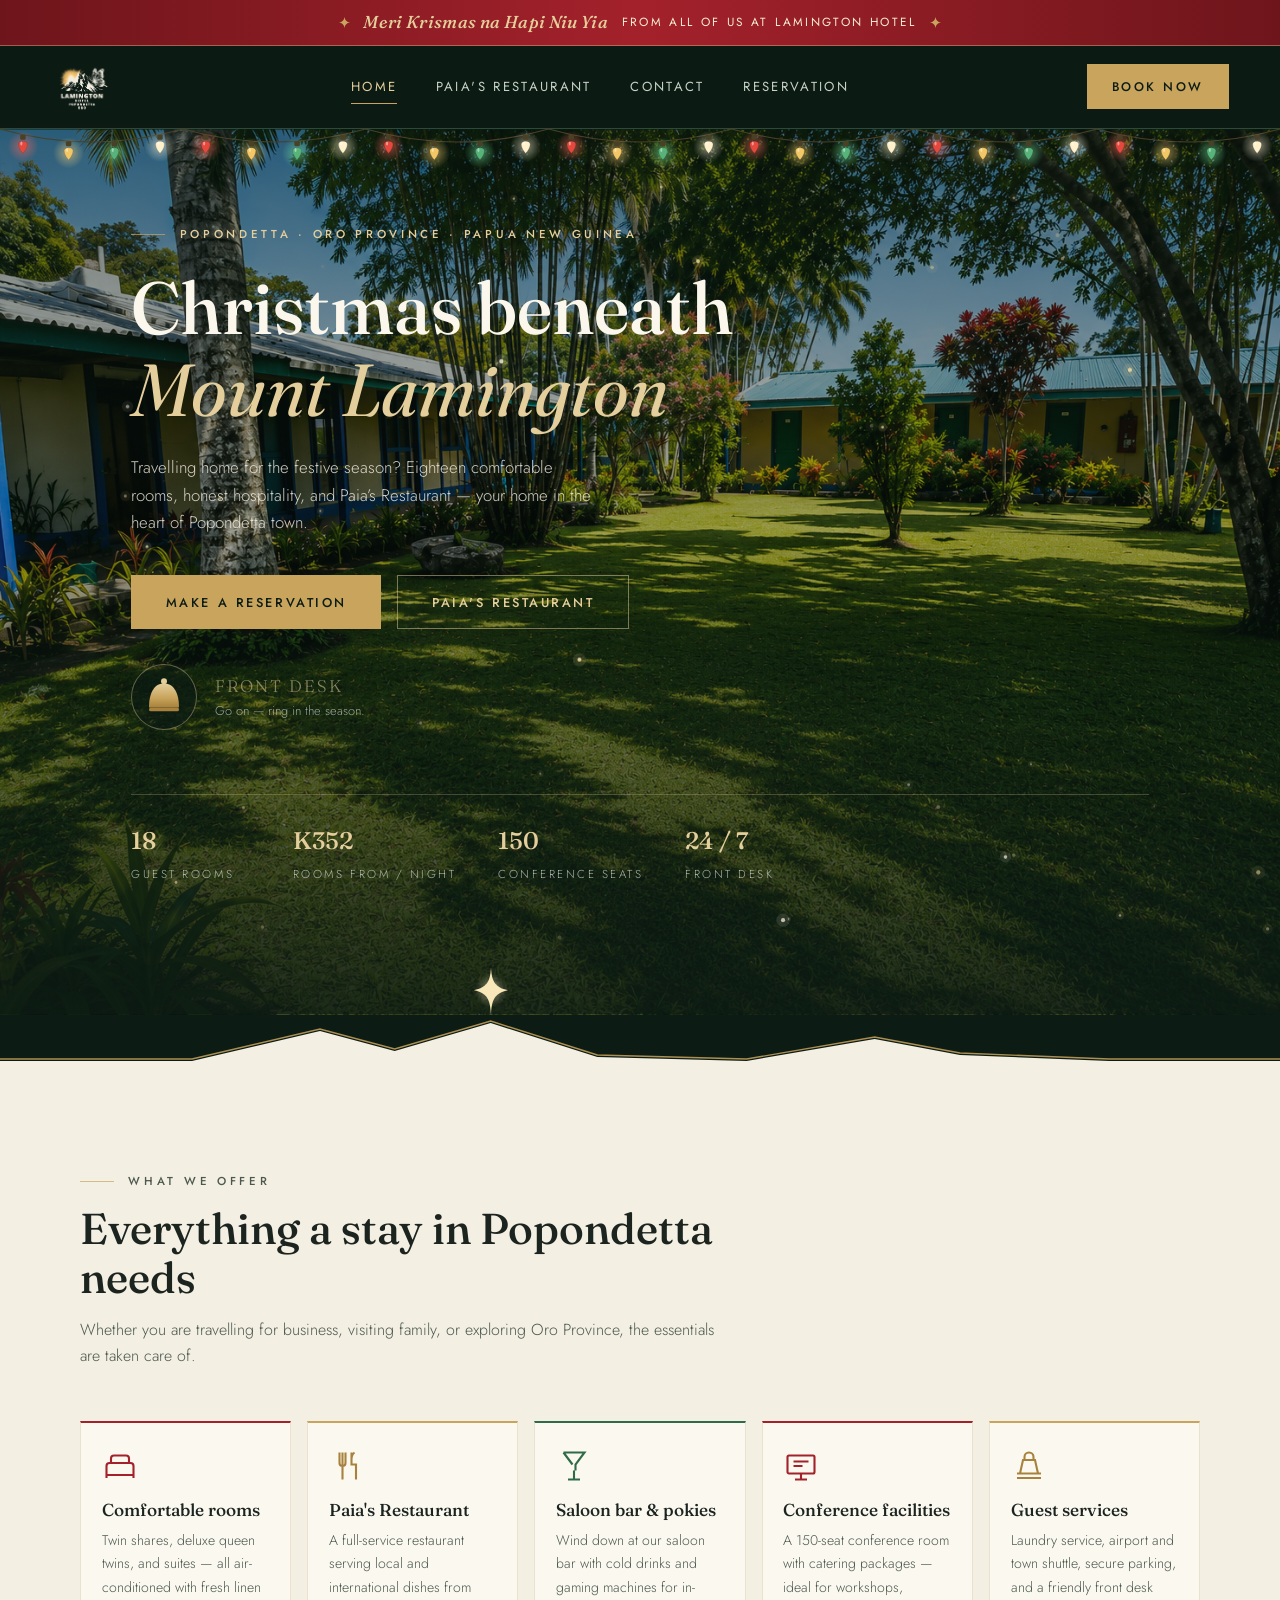
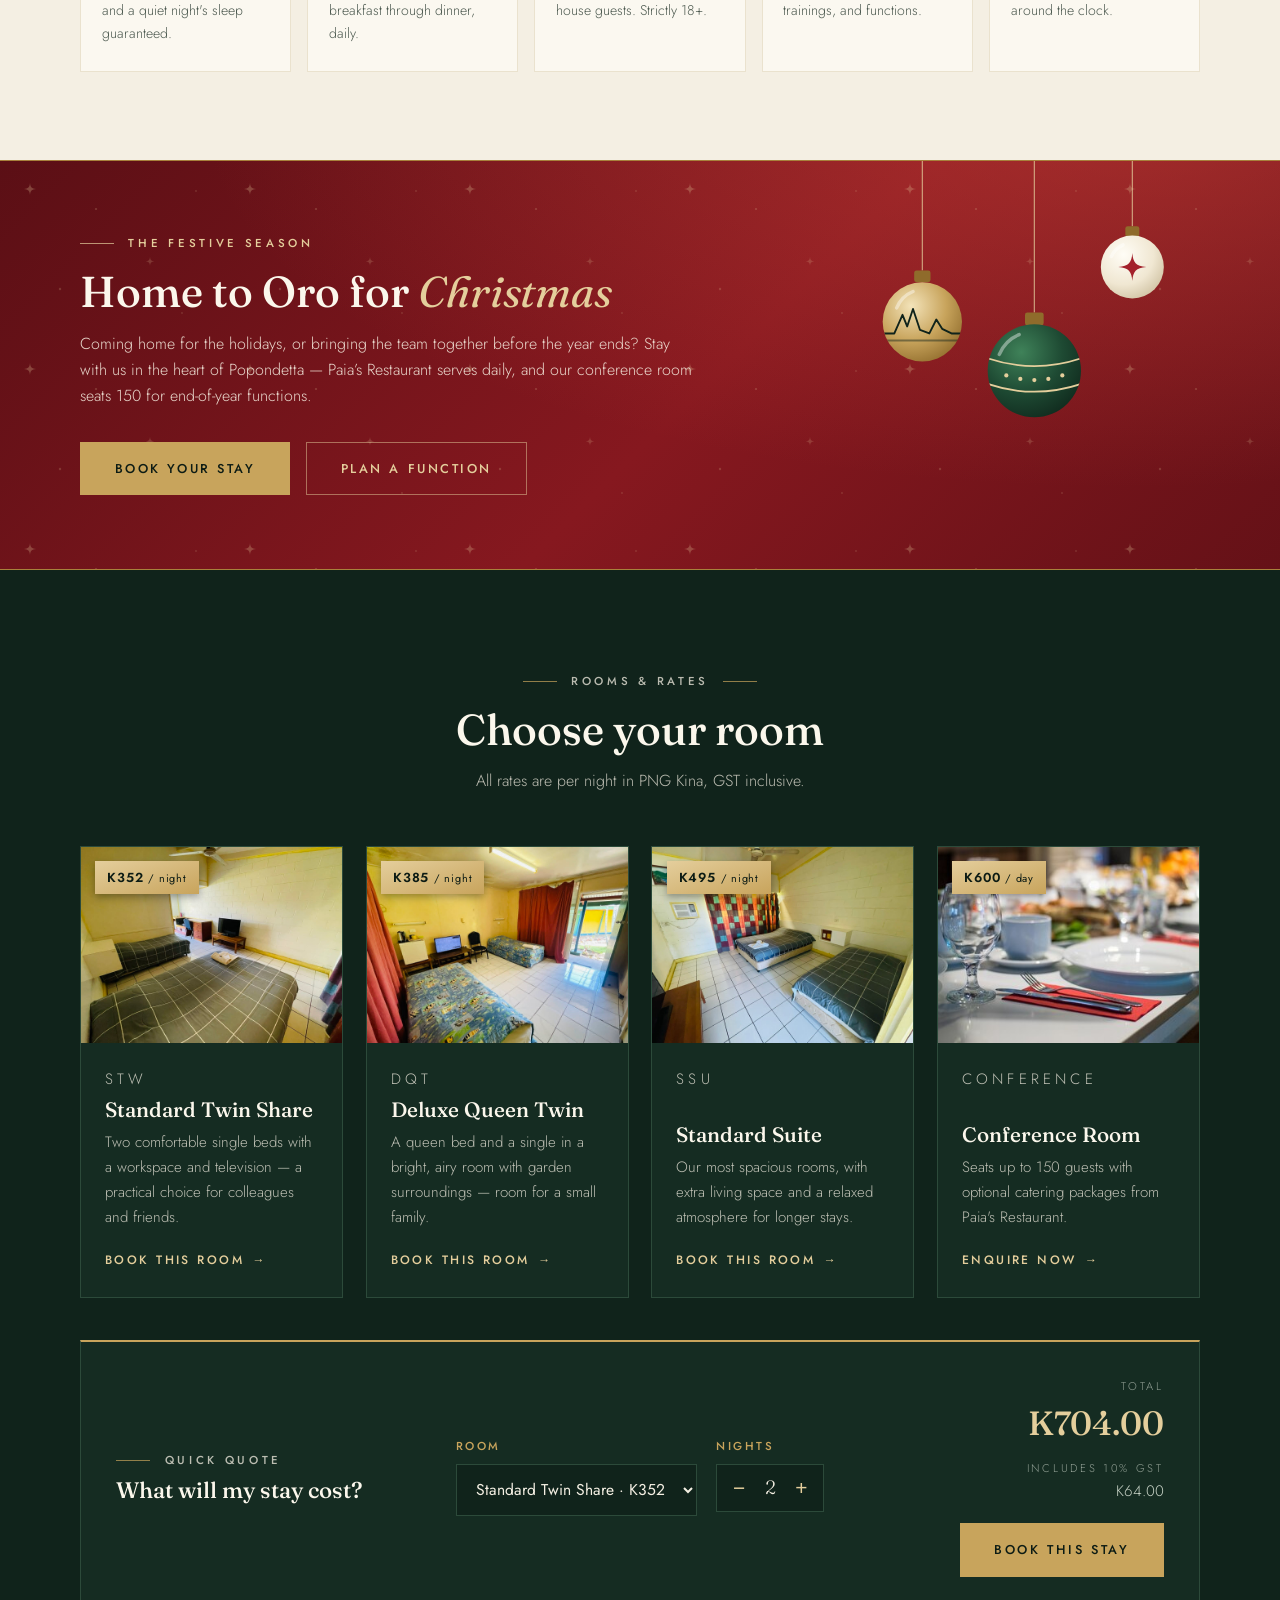
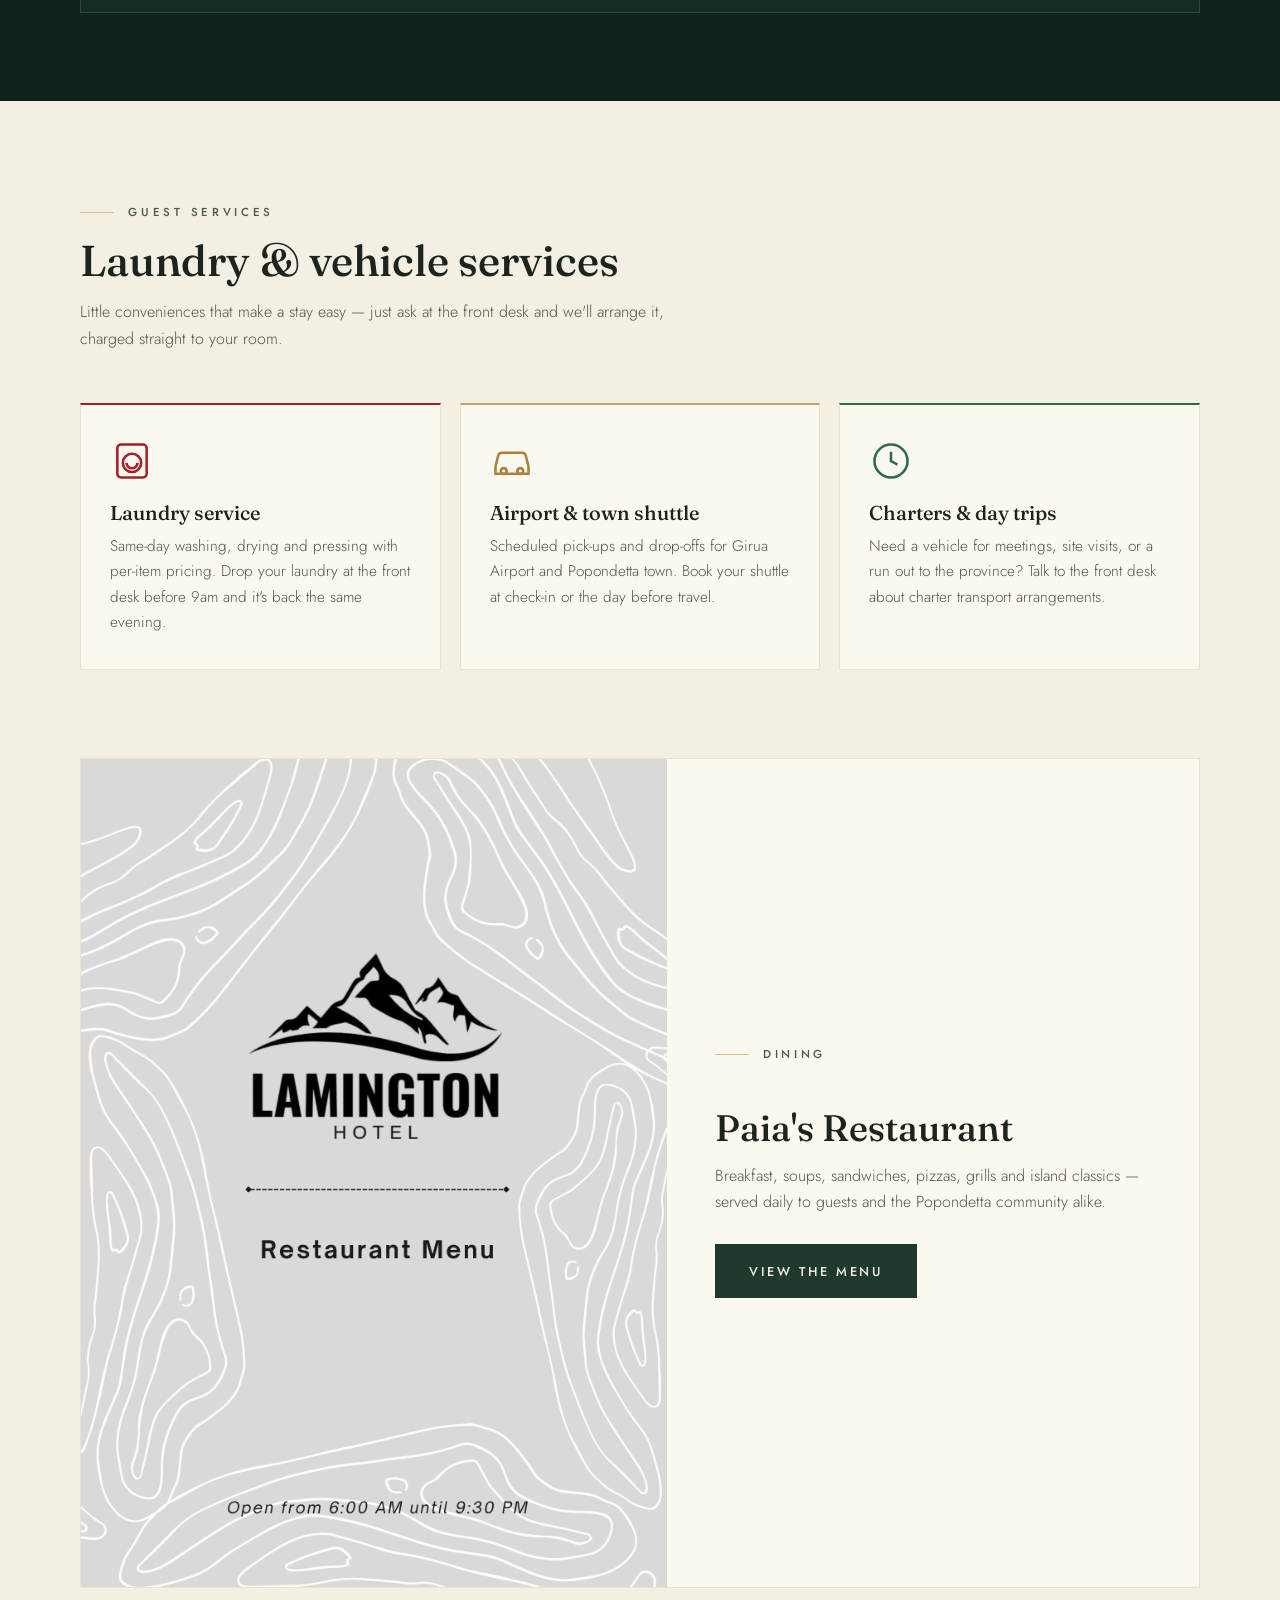
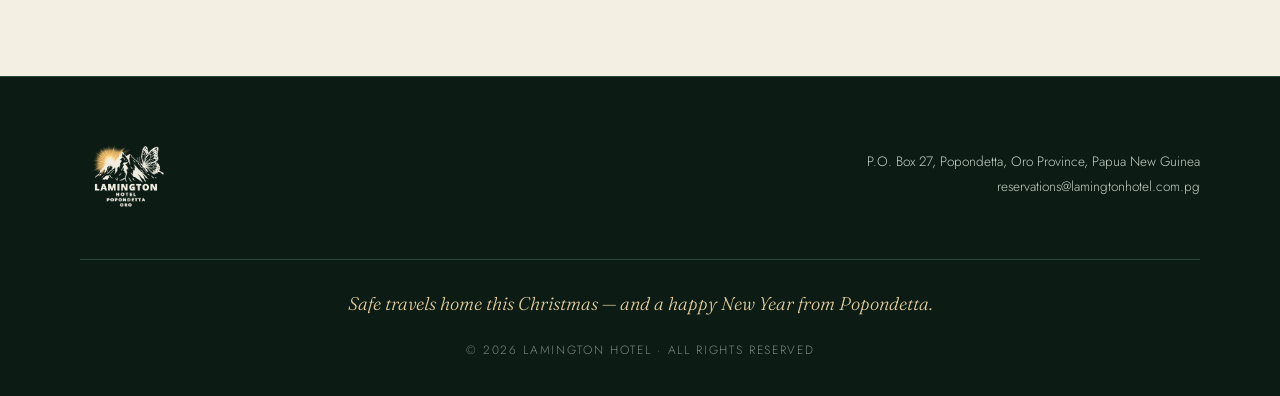
==== commit f62cab21: "Add Christmas theme layer (20 Nov - 2 Jan, PNG time) christmas.js adds the "xmas" class to <html> wh" ====
--- a/index.html
+++ b/index.html
@@ -7,6 +7,7 @@
   <link rel="icon" href="images/favicon.ico" type="image/x-icon">
   <title>Lamington Hotel · Popondetta, Papua New Guinea</title>
   <link rel="stylesheet" href="index.css">
+  <link rel="stylesheet" href="christmas.css">
 </head>
 <body>
 
@@ -272,5 +273,6 @@
 </footer>
 
 <script src="script.js"></script>
+<script src="christmas.js"></script>
 </body>
 </html>
--- a/christmas.css
+++ b/christmas.css
@@ -0,0 +1,259 @@
+/* ============================================================
+   Lamington Hotel — Christmas layer
+
+   Loaded on every page, but does nothing on its own: christmas.js
+   adds the class "xmas" to <html> while the season is on, and
+   every rule here hangs off that class or off an element that
+   christmas.js creates. Outside the season the site looks
+   exactly as it did before.
+
+   Adds one colour to the palette — a deep Christmas red, which
+   sits naturally beside the rainforest green and brass gold.
+   ============================================================ */
+
+html.xmas {
+  --xmas-red: #A3212B;
+  --xmas-red-deep: #6E151B;
+  --xmas-green: #2F6B47;
+}
+
+/* ---------- Greeting ribbon (above the navbar) ---------- */
+.xmas-ribbon {
+  display: flex;
+  flex-wrap: wrap;
+  align-items: center;
+  justify-content: center;
+  gap: 0.2rem 0.85rem;
+  padding: 0.5rem 4vw;
+  background: linear-gradient(90deg, var(--xmas-red-deep), var(--xmas-red) 50%, var(--xmas-red-deep));
+  border-bottom: 1px solid rgba(228, 206, 156, 0.4);
+  color: #F8EDD3;
+  font-size: 0.74rem;
+  font-weight: 400;
+  letter-spacing: 0.2em;
+  text-transform: uppercase;
+  text-align: center;
+}
+.xmas-ribbon strong {
+  font-family: var(--display);
+  font-style: italic;
+  font-weight: 500;
+  font-size: 1.08rem;
+  letter-spacing: 0.02em;
+  text-transform: none;
+  color: var(--gold-light);
+}
+.xmas-ribbon svg {
+  width: 11px;
+  height: 11px;
+  flex: none;
+  fill: var(--gold);
+}
+
+/* ---------- String of lights (hangs from the navbar) ---------- */
+.xmas-lights {
+  position: absolute;
+  left: 0;
+  right: 0;
+  top: 100%;
+  height: 46px;
+  pointer-events: none;
+}
+.xmas-lights svg {
+  display: block;
+  width: 100%;
+  height: 100%;
+  overflow: visible;
+}
+.xmas-wire {
+  fill: none;
+  stroke: #4A4026;
+  stroke-width: 1.2;
+}
+.xmas-bulb .halo {
+  opacity: 0.6;
+  animation: xmas-twinkle var(--t, 3.2s) ease-in-out var(--d, 0s) infinite;
+}
+.xmas-bulb .glass {
+  animation: xmas-glass var(--t, 3.2s) ease-in-out var(--d, 0s) infinite;
+}
+@keyframes xmas-twinkle {
+  0%, 100% { opacity: 0.22; }
+  50% { opacity: 0.9; }
+}
+@keyframes xmas-glass {
+  0%, 100% { opacity: 0.78; }
+  50% { opacity: 1; }
+}
+
+/* Bell rung: the lights run brighter, in a chase along the wire */
+html.xmas-lit .xmas-bulb .halo {
+  animation: xmas-chase 1.2s ease-in-out var(--c, 0s) infinite;
+}
+html.xmas-lit .xmas-bulb .glass {
+  animation: none;
+  opacity: 1;
+}
+@keyframes xmas-chase {
+  0%, 100% { opacity: 0.5; }
+  50% { opacity: 1; }
+}
+
+/* ---------- Falling lights (a canvas inside each hero) ---------- */
+.xmas-glints {
+  position: absolute;
+  top: 0;
+  left: 0;
+  width: 100%;
+  height: 100%;
+  pointer-events: none;
+  z-index: 0;
+}
+html.xmas .hero-content {
+  position: relative;
+  z-index: 1;
+}
+html.xmas .page-hero {
+  position: relative;
+  overflow: hidden;
+}
+html.xmas .page-hero > :not(.xmas-glints) {
+  position: relative;
+  z-index: 1;
+}
+
+/* ---------- Home hero ---------- */
+html.xmas .hero h1 { max-width: 16ch; }
+
+/* The Christmas star, resting above the summit of the ridgeline */
+.xmas-star {
+  position: absolute;
+  left: 38.333%;              /* the summit sits at x=460 of the 1200-wide ridge */
+  bottom: 0;
+  width: 34px;
+  height: 48px;
+  transform: translateX(-50%);
+  pointer-events: none;
+  z-index: 2;
+}
+.xmas-star svg {
+  display: block;
+  width: 100%;
+  height: 100%;
+  overflow: visible;
+  transform-origin: 50% 50%;
+  animation: xmas-star 3.6s ease-in-out infinite;
+}
+@keyframes xmas-star {
+  0%, 100% { opacity: 0.78; transform: scale(0.9); }
+  50% { opacity: 1; transform: scale(1.06); }
+}
+.hero.lit .xmas-star svg { filter: drop-shadow(0 0 8px rgba(255, 236, 190, 0.9)); }
+
+/* ---------- Festive band (home page, just above the rooms) ---------- */
+.xmas-band {
+  position: relative;
+  overflow: hidden;
+  padding: 4.6rem 4vw;
+  background:
+    radial-gradient(ellipse at 88% -10%, rgba(214, 74, 62, 0.42), transparent 58%),
+    linear-gradient(135deg, #5B0F15 0%, #86181F 55%, #651117 100%);
+  border-top: 1px solid var(--gold-deep);
+  border-bottom: 1px solid var(--gold-deep);
+  color: var(--paper);
+}
+.xmas-band::before {          /* a quiet scatter of stars */
+  content: '';
+  position: absolute;
+  top: 0;
+  right: 0;
+  bottom: 0;
+  left: 0;
+  background-image: url("data:image/svg+xml,%3Csvg xmlns='http://www.w3.org/2000/svg' width='220' height='180'%3E%3Cg fill='%23E4CE9C'%3E%3Cpath d='M30 22c.4 4.2 1.8 5.6 6 6-4.2.4-5.6 1.8-6 6-.4-4.2-1.8-5.6-6-6 4.2-.4 5.6-1.8 6-6z' opacity='.5'/%3E%3Cpath d='M150 96c.3 3 1.3 4 4.3 4.3-3 .3-4 1.3-4.3 4.3-.3-3-1.3-4-4.3-4.3 3-.3 4-1.3 4.3-4.3z' opacity='.35'/%3E%3Ccircle cx='96' cy='48' r='1.1' opacity='.4'/%3E%3Ccircle cx='196' cy='30' r='.9' opacity='.3'/%3E%3Ccircle cx='60' cy='128' r='1.2' opacity='.35'/%3E%3Ccircle cx='182' cy='152' r='.9' opacity='.3'/%3E%3C/g%3E%3C/svg%3E");
+  opacity: 0.55;
+  pointer-events: none;
+}
+.xmas-band-inner {
+  position: relative;
+  max-width: var(--wrap);
+  margin: 0 auto;
+  display: grid;
+  grid-template-columns: minmax(0, 620px) minmax(220px, 350px);
+  justify-content: space-between;
+  column-gap: 2.5rem;
+}
+.xmas-band-copy {
+  grid-column: 1;
+  grid-row: 1;
+}
+.xmas-band .eyebrow { color: var(--gold-light); }
+.xmas-band .eyebrow::before { background: var(--gold-light); }
+.xmas-band h2 {
+  font-size: clamp(1.9rem, 3.6vw, 2.7rem);
+  color: #FBF7EC;
+  margin-top: 0.9rem;
+}
+.xmas-band h2 em {
+  font-style: italic;
+  font-weight: 400;
+  color: var(--gold-light);
+}
+.xmas-band-text {
+  margin-top: 0.9rem;
+  color: rgba(248, 240, 226, 0.88);
+}
+.xmas-band-actions {
+  display: flex;
+  flex-wrap: wrap;
+  gap: 1rem;
+  margin-top: 2rem;
+}
+.xmas-baubles {
+  grid-column: 2;
+  grid-row: 1;
+  align-self: start;
+  width: 100%;
+  height: auto;
+  margin-top: -4.6rem;        /* hang from the very top edge of the band */
+  pointer-events: none;
+}
+
+/* ---------- Touches of red and green on the cards ---------- */
+html.xmas .amenity-card:nth-child(3n+1) { border-top-color: var(--xmas-red); }
+html.xmas .amenity-card:nth-child(3n+1) .amenity-glyph { color: var(--xmas-red); }
+html.xmas .amenity-card:nth-child(3n) { border-top-color: var(--xmas-green); }
+html.xmas .amenity-card:nth-child(3n) .amenity-glyph { color: var(--xmas-green); }
+html.xmas .info-box:nth-child(3n+1) { border-left-color: var(--xmas-red); }
+html.xmas .info-box:nth-child(3n) { border-left-color: var(--xmas-green); }
+
+/* ---------- Footer greeting ---------- */
+.xmas-footer-note {
+  max-width: var(--wrap);
+  margin: 2.4rem auto 0;
+  padding-top: 1.8rem;
+  border-top: 1px solid var(--forest-line);
+  font-family: var(--display);
+  font-style: italic;
+  font-size: 1.15rem;
+  color: var(--gold-light);
+  text-align: center;
+}
+html.xmas .footer-copy {
+  margin-top: 1.4rem;
+  padding-top: 0;
+  border-top: none;
+  text-align: center;
+}
+
+/* ---------- Small screens ---------- */
+@media (max-width: 860px) {
+  .xmas-ribbon { font-size: 0.66rem; letter-spacing: 0.16em; }
+  .xmas-band { padding: 3.6rem 4vw; }
+  .xmas-band-inner { display: block; }
+  .xmas-baubles { display: none; }
+}
+@media (max-width: 600px) {
+  .xmas-ribbon svg { display: none; }
+  /* keep "Christmas beneath" on one line and "Mount Lamington" on the next */
+  html.xmas .hero h1 { font-size: min(2.6rem, 10.4vw); }
+}
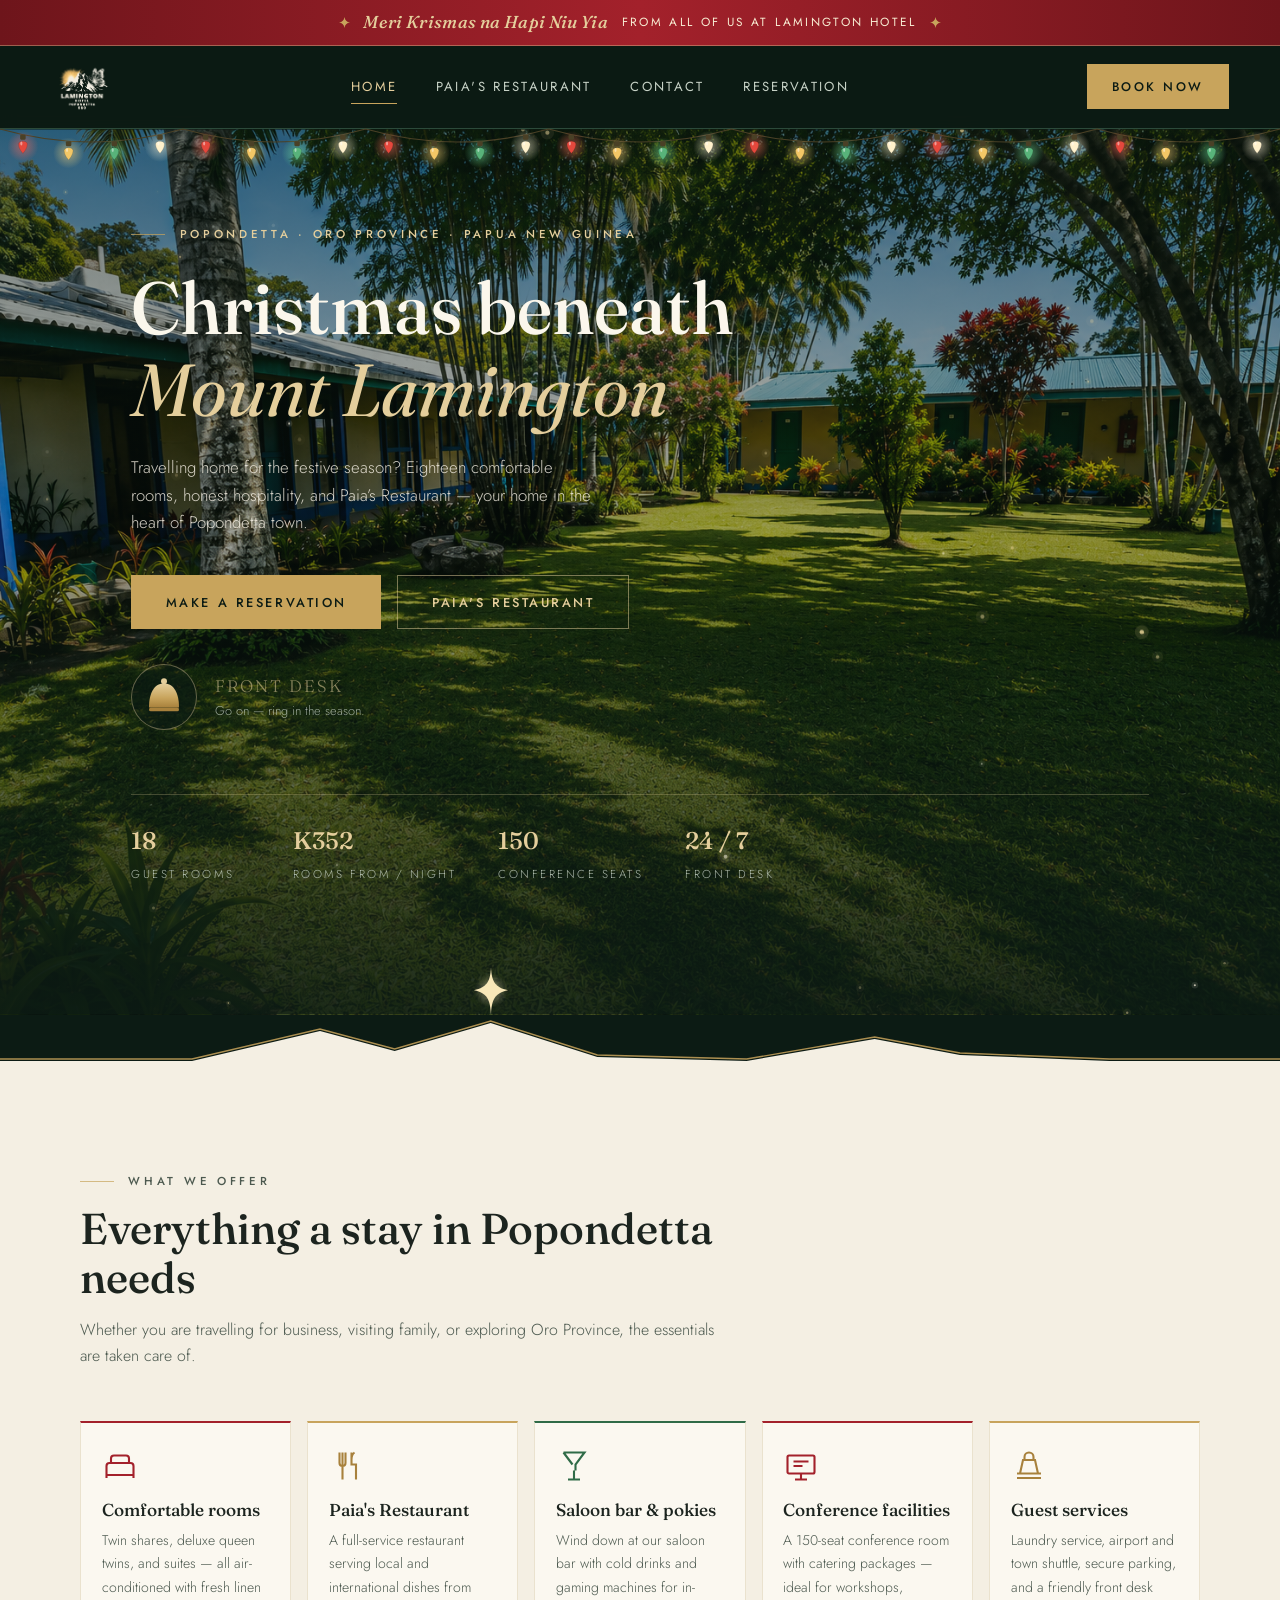
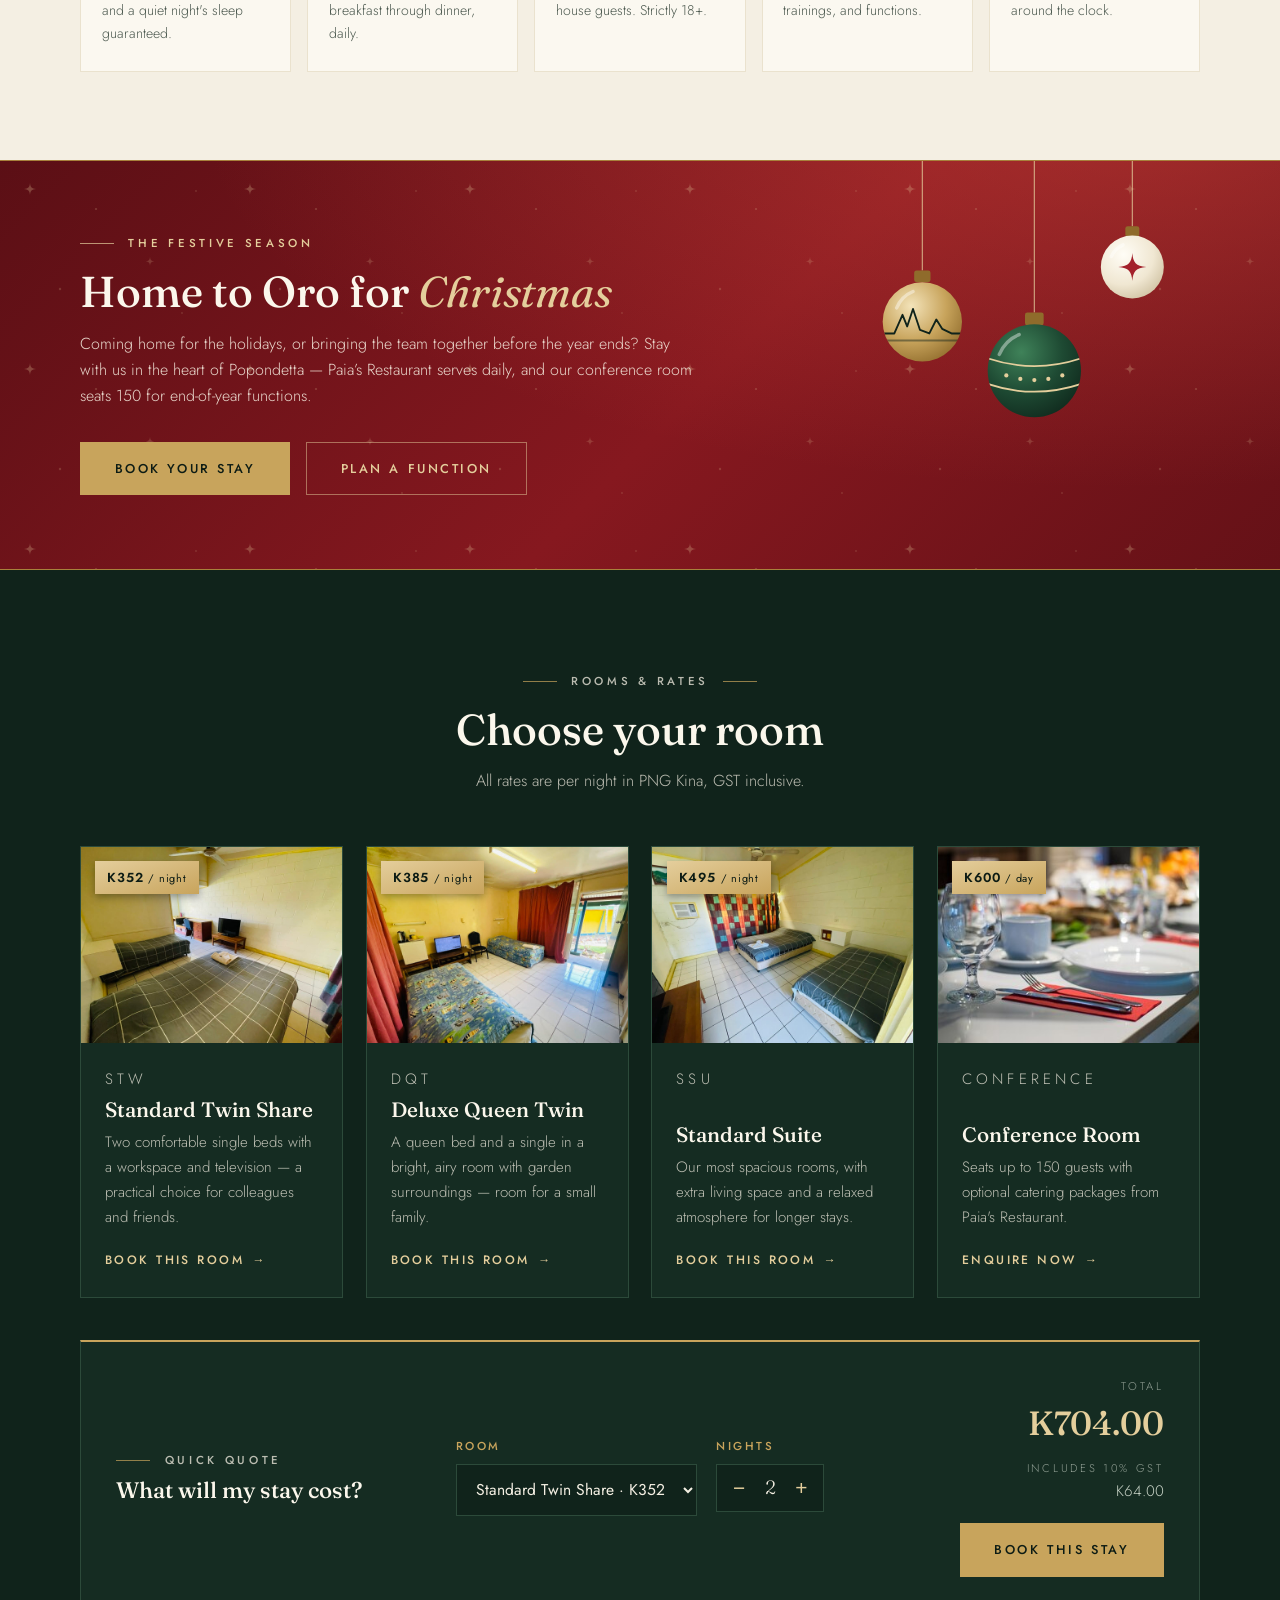
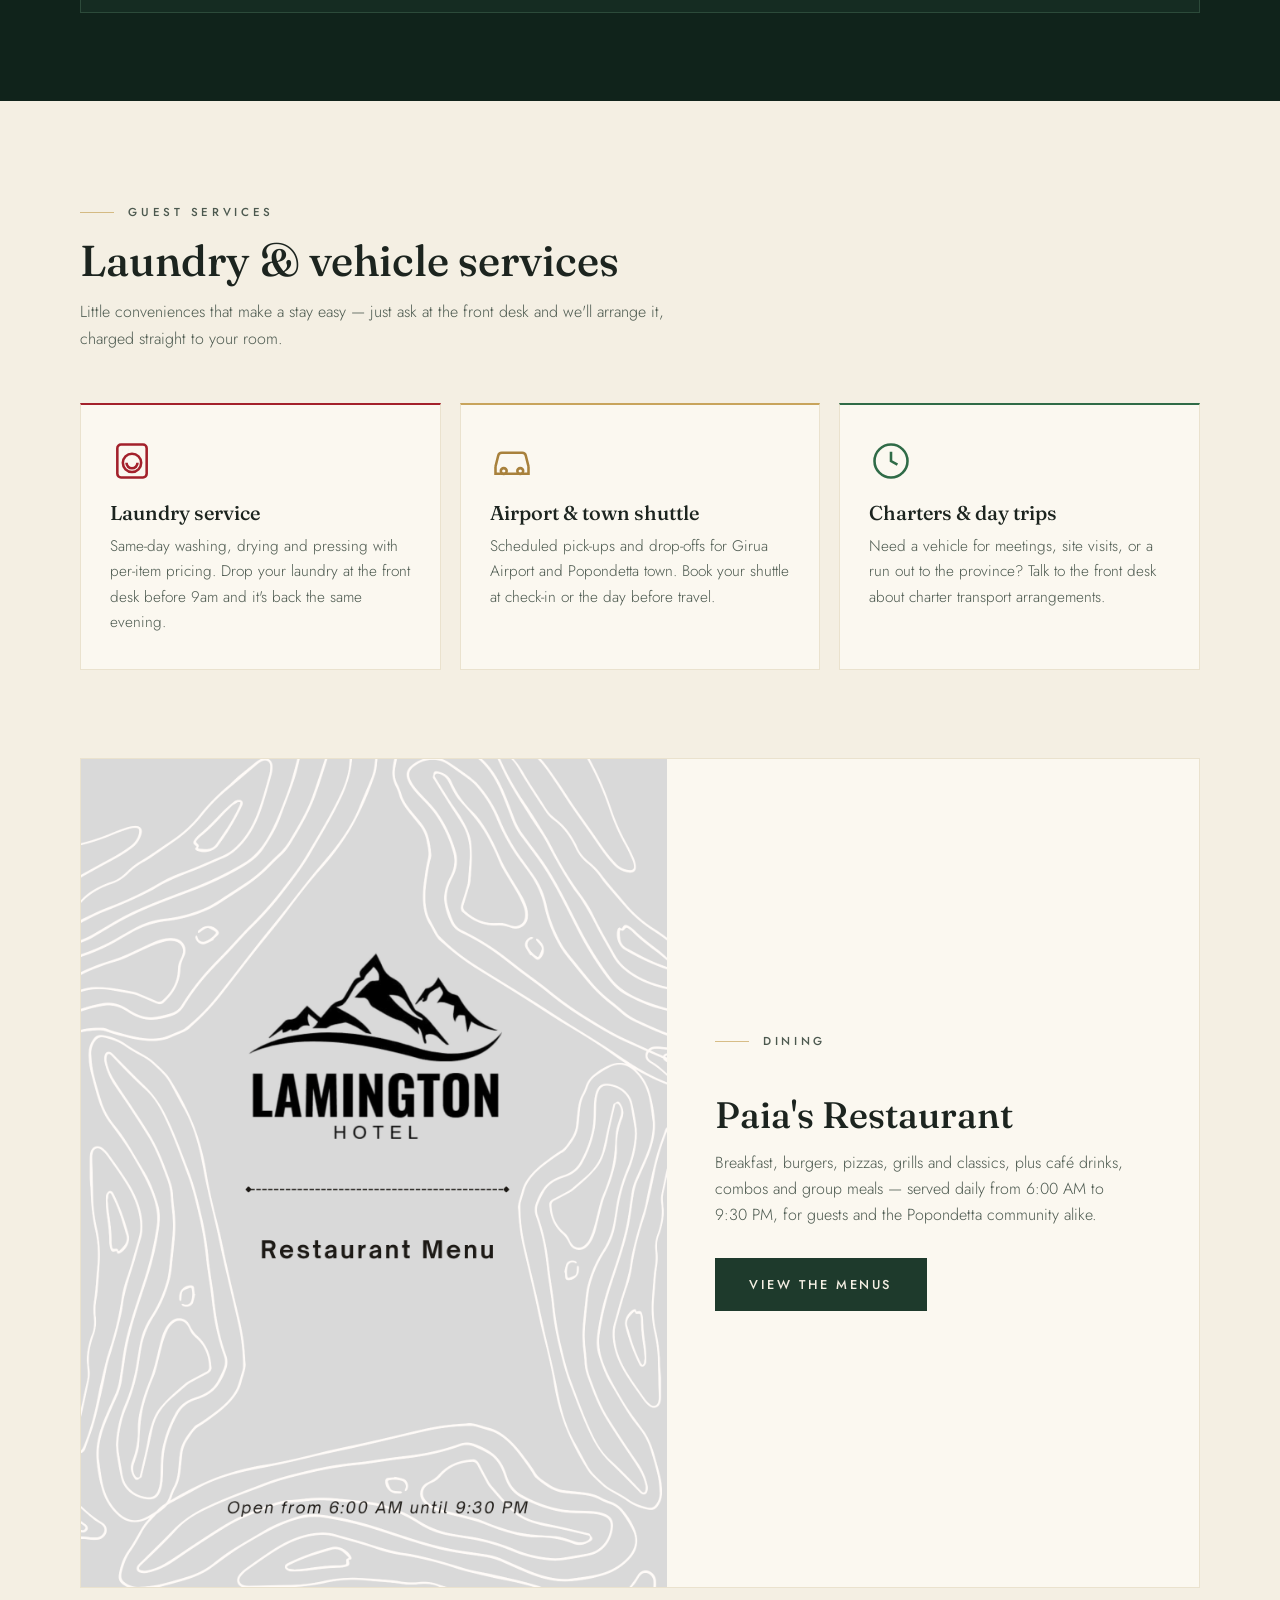
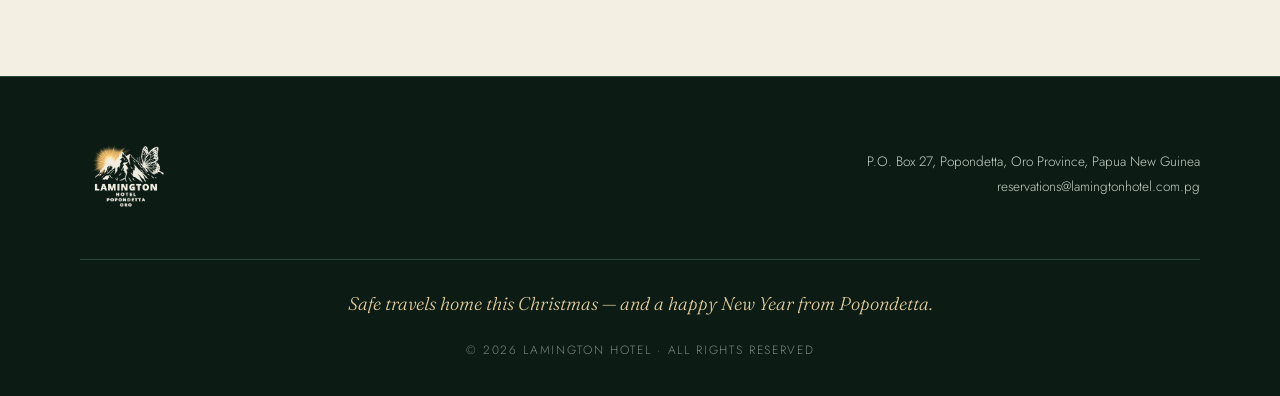
==== commit 5f0aa0d8: "Update Paia's Restaurant with the new menus Replace the six old section cards (outdated prices and i" ====
--- a/index.html
+++ b/index.html
@@ -255,8 +255,8 @@
     <div class="dine-copy">
       <p class="eyebrow">Dining</p>
       <h2>Paia's Restaurant</h2>
-      <p>Breakfast, soups, sandwiches, pizzas, grills and island classics — served daily to guests and the Popondetta community alike.</p>
-      <a href="restaurant.html" class="primary-btn">View the menu</a>
+      <p>Breakfast, burgers, pizzas, grills and classics, plus café drinks, combos and group meals — served daily from 6:00&nbsp;AM to 9:30&nbsp;PM, for guests and the Popondetta community alike.</p>
+      <a href="restaurant.html" class="primary-btn">View the menus</a>
     </div>
   </div>
 </section>
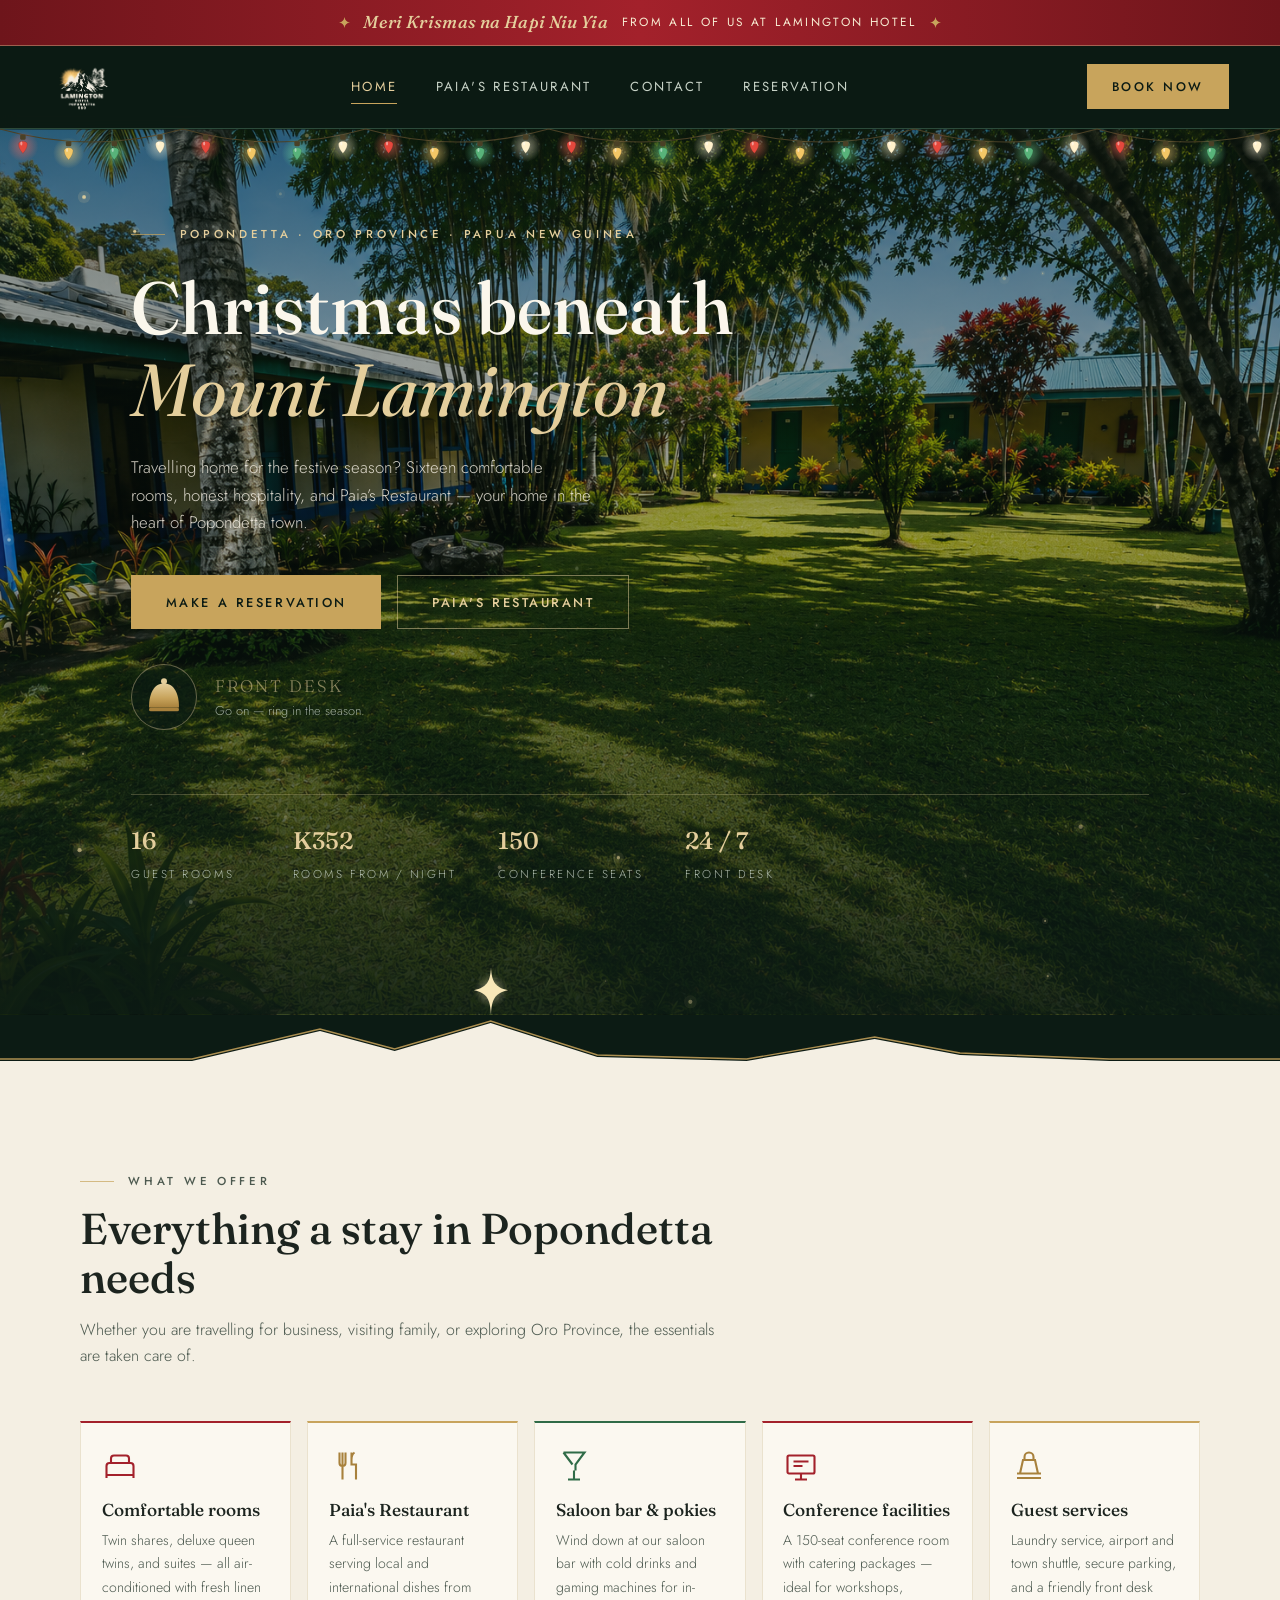
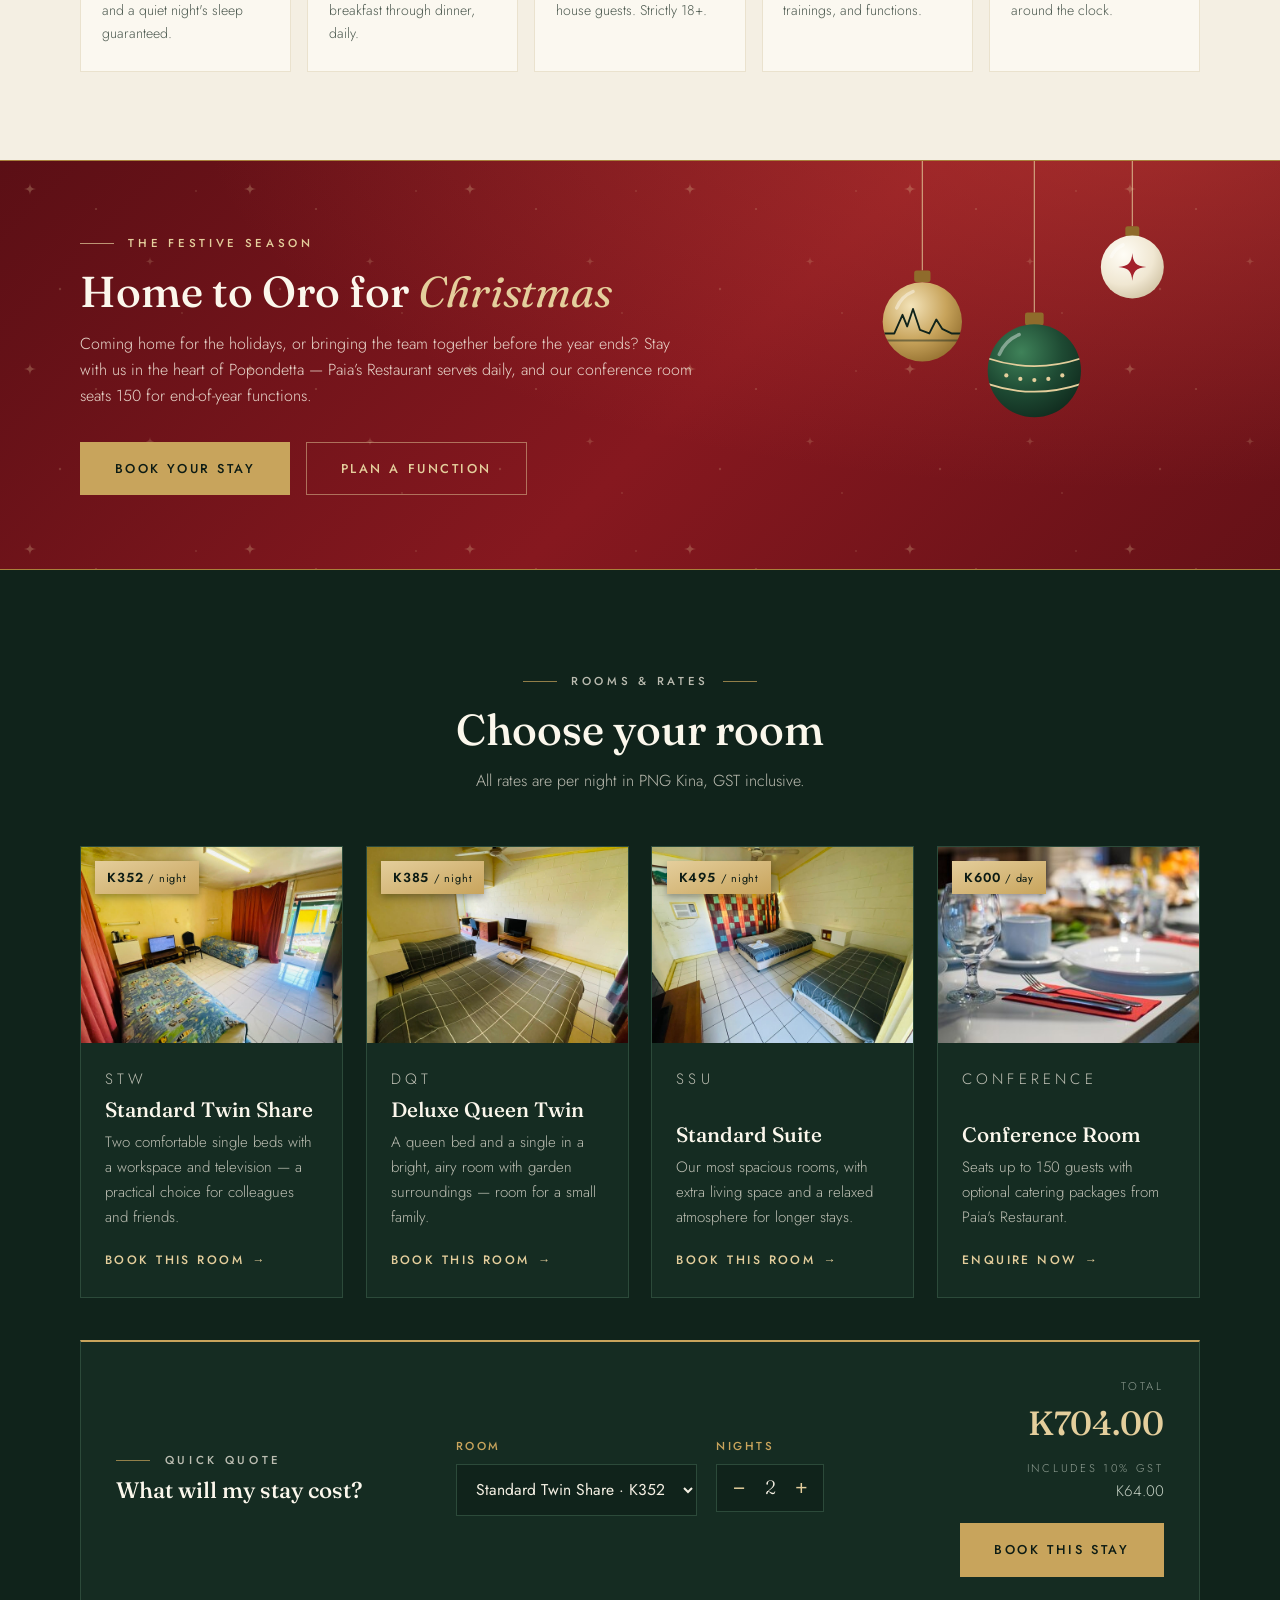
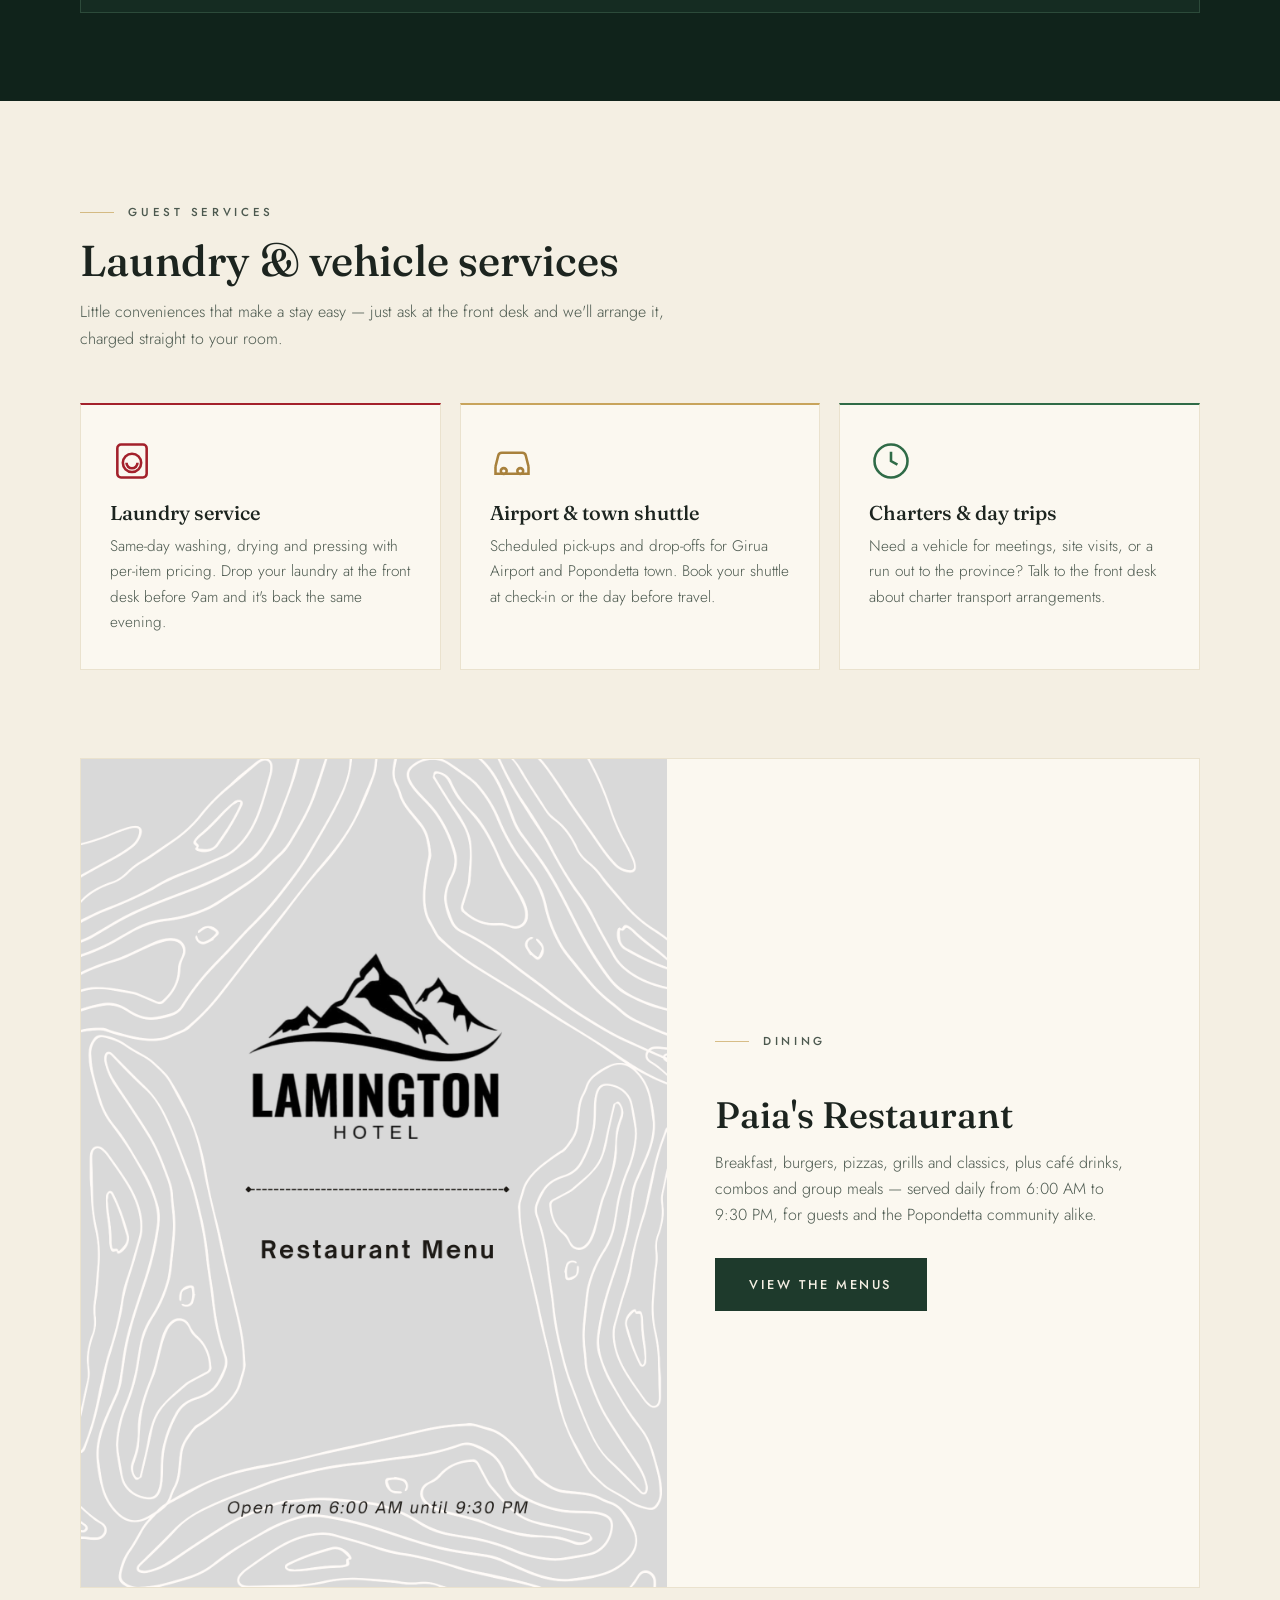
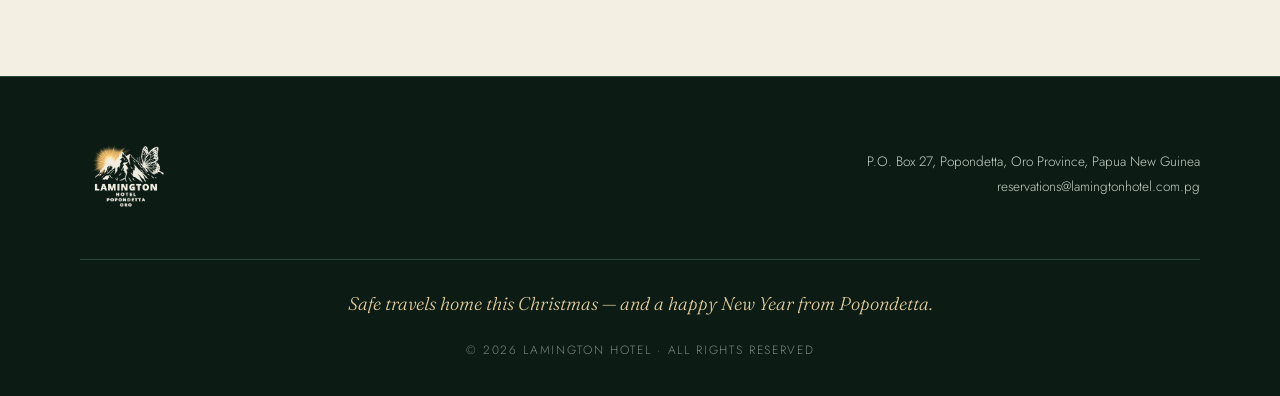
==== commit c55bddb2: "Show 16 guest rooms and swap the STW/DQT room photos The hotel now has sixteen rooms: update the her" ====
--- a/index.html
+++ b/index.html
@@ -34,7 +34,7 @@
     <p class="eyebrow">Popondetta · Oro Province · Papua New Guinea</p>
     <h1>Rest beneath <em>Mount Lamington</em></h1>
     <p class="hero-text">
-      Eighteen comfortable rooms, honest hospitality, and Paia's Restaurant —
+      Sixteen comfortable rooms, honest hospitality, and Paia's Restaurant —
       your home in the heart of Popondetta town.
     </p>
     <div class="hero-buttons">
@@ -64,7 +64,7 @@
       </div>
     </div>
     <div class="hero-facts">
-      <div><strong>18</strong><span>Guest rooms</span></div>
+      <div><strong>16</strong><span>Guest rooms</span></div>
       <div><strong>K352</strong><span>Rooms from / night</span></div>
       <div><strong>150</strong><span>Conference seats</span></div>
       <div><strong>24 / 7</strong><span>Front desk</span></div>
@@ -135,7 +135,7 @@
     <div class="rooms-grid">
       <article class="room-card">
         <div class="room-media">
-          <img src="images/room1.jpg" alt="Standard Twin Share room" loading="lazy">
+          <img src="images/room3.jpg" alt="Standard Twin Share room" loading="lazy">
           <span class="rate-plate">K352 <small>/ night</small></span>
         </div>
         <div class="room-body">
@@ -147,7 +147,7 @@
       </article>
       <article class="room-card">
         <div class="room-media">
-          <img src="images/room3.jpg" alt="Deluxe Queen Twin room" loading="lazy">
+          <img src="images/room1.jpg" alt="Deluxe Queen Twin room" loading="lazy">
           <span class="rate-plate">K385 <small>/ night</small></span>
         </div>
         <div class="room-body">
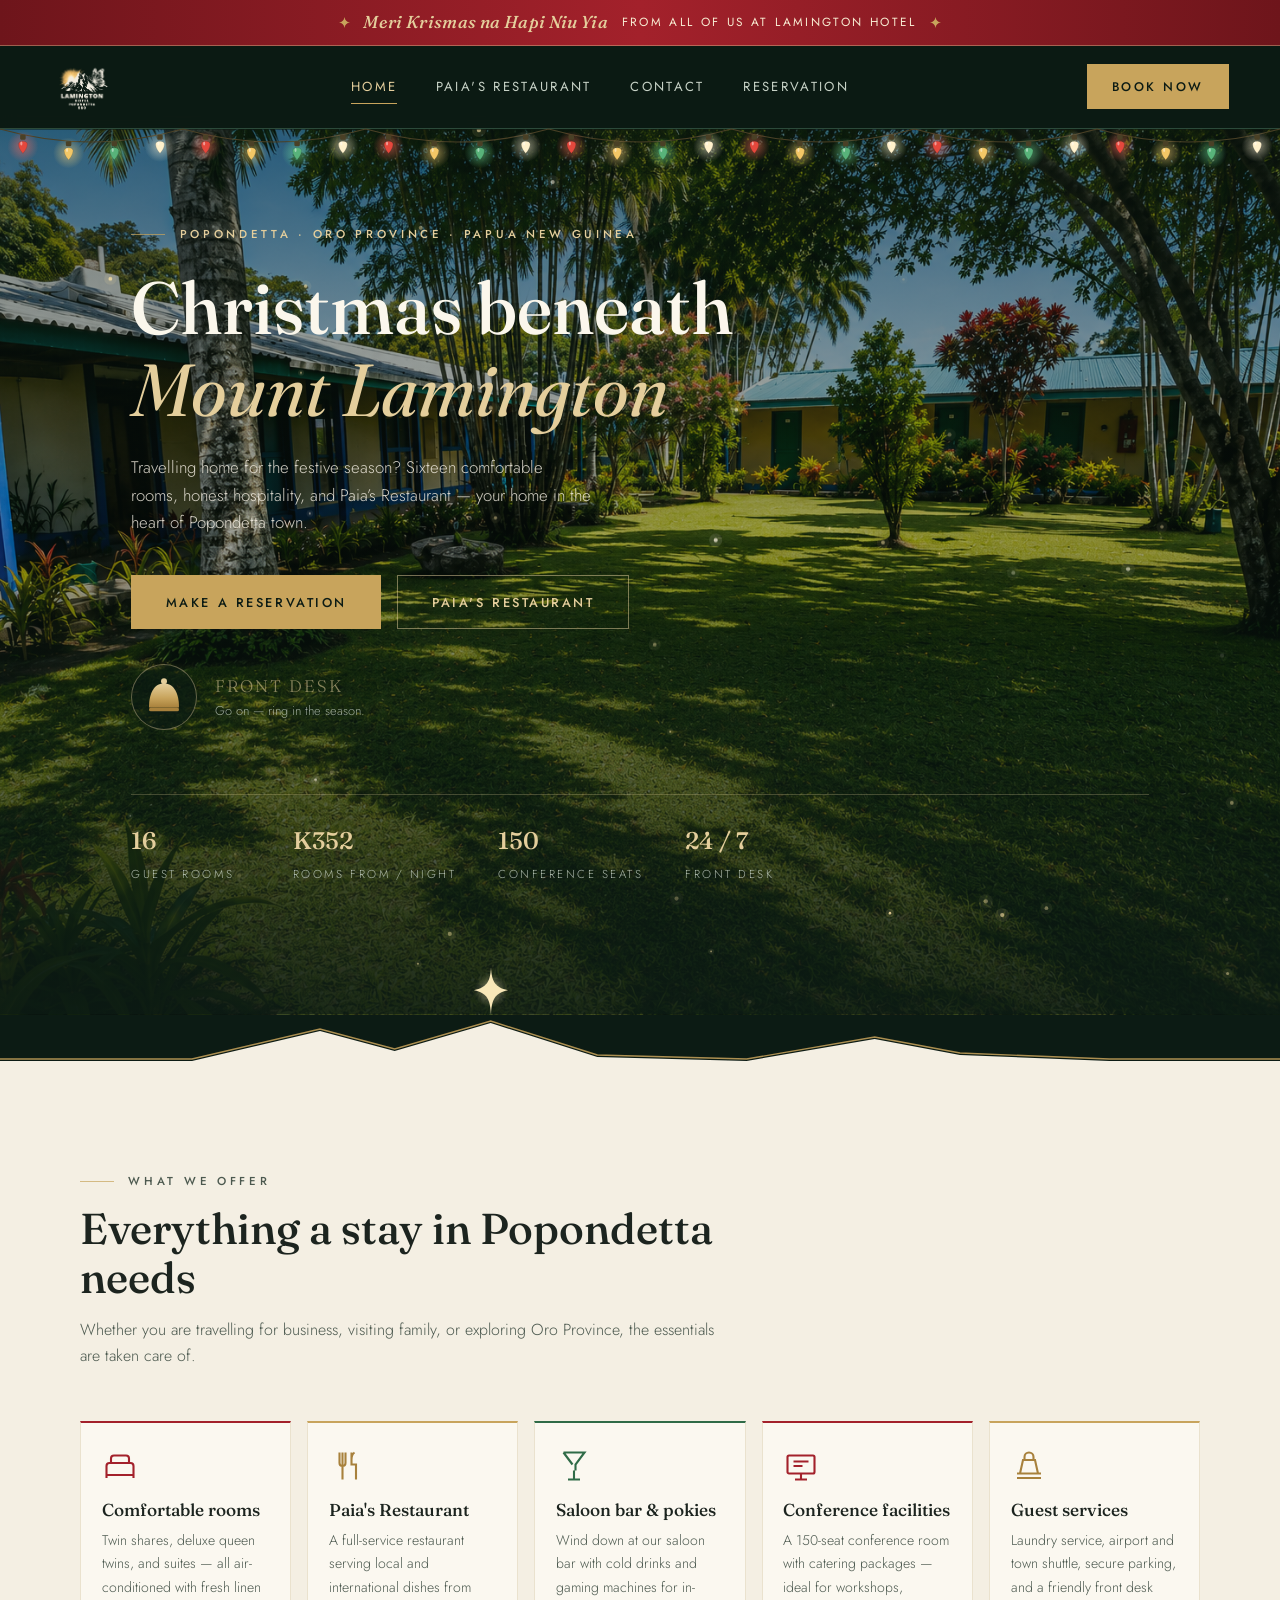
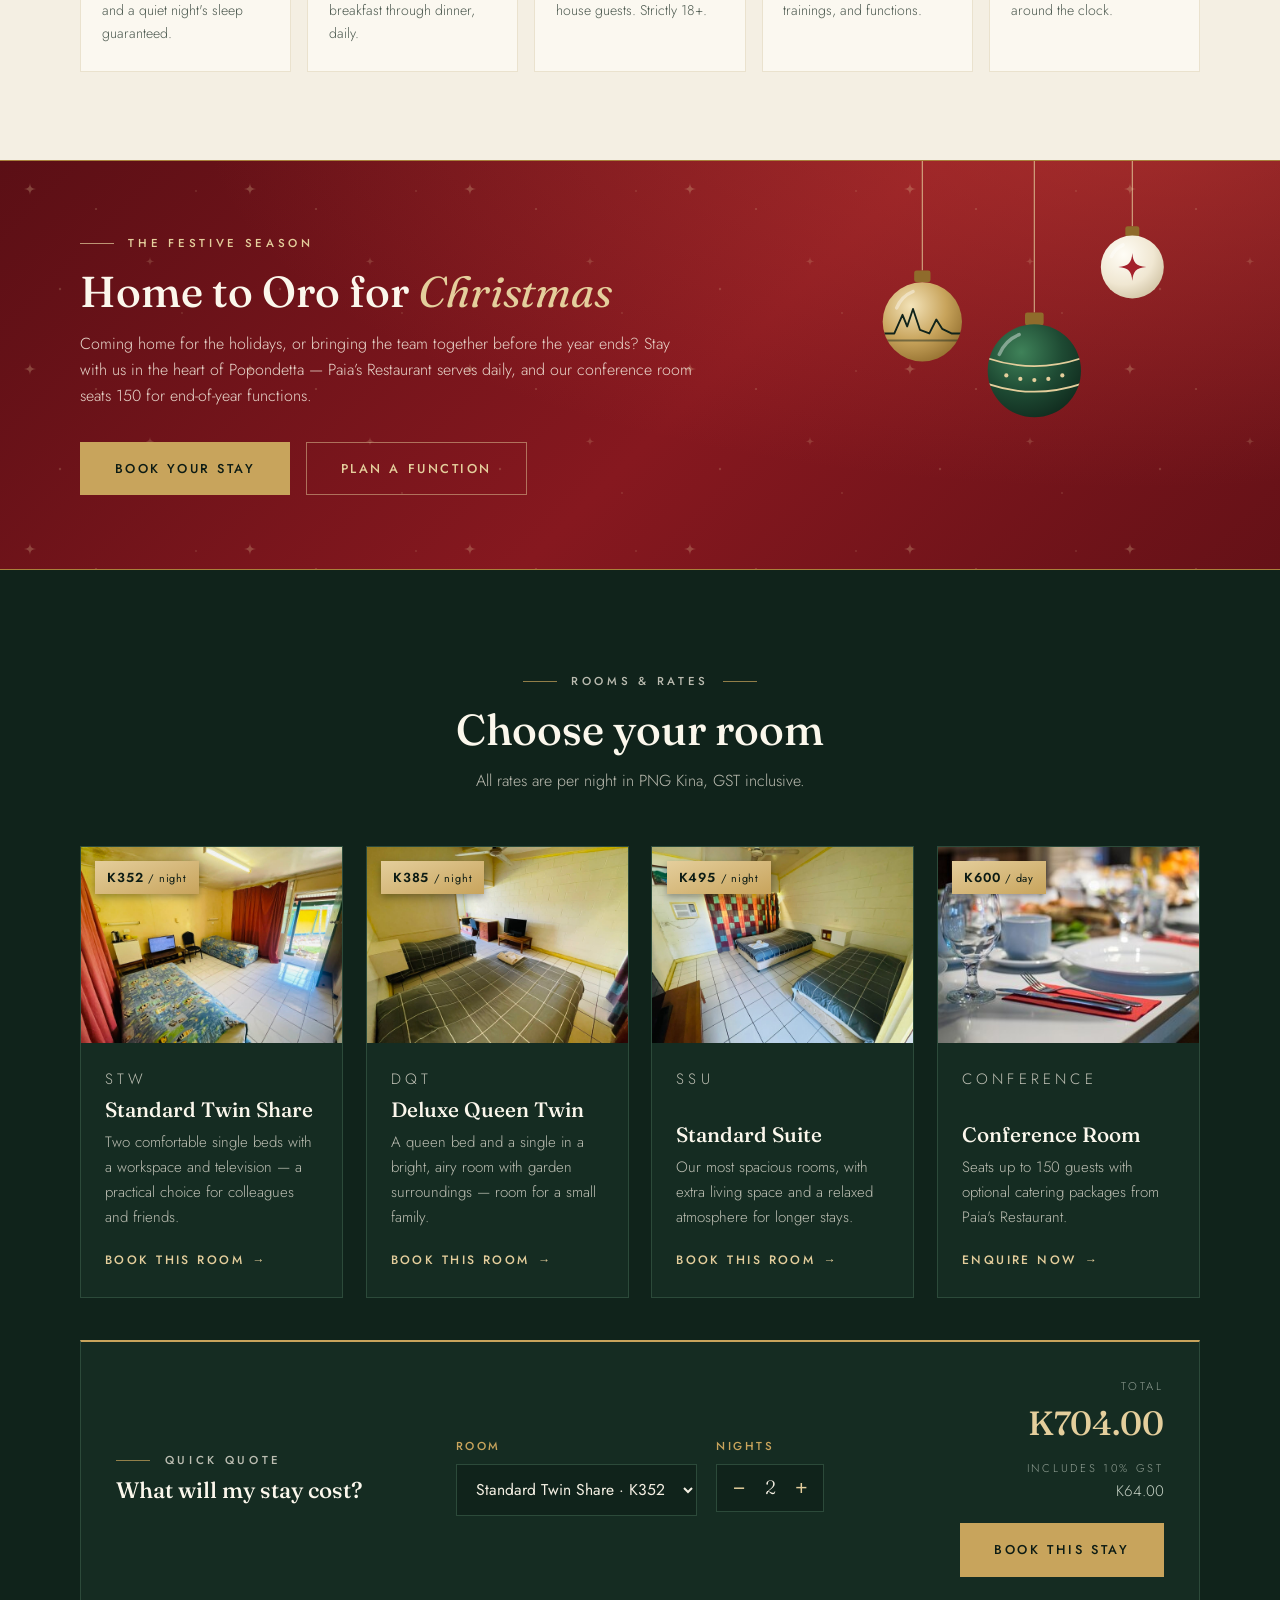
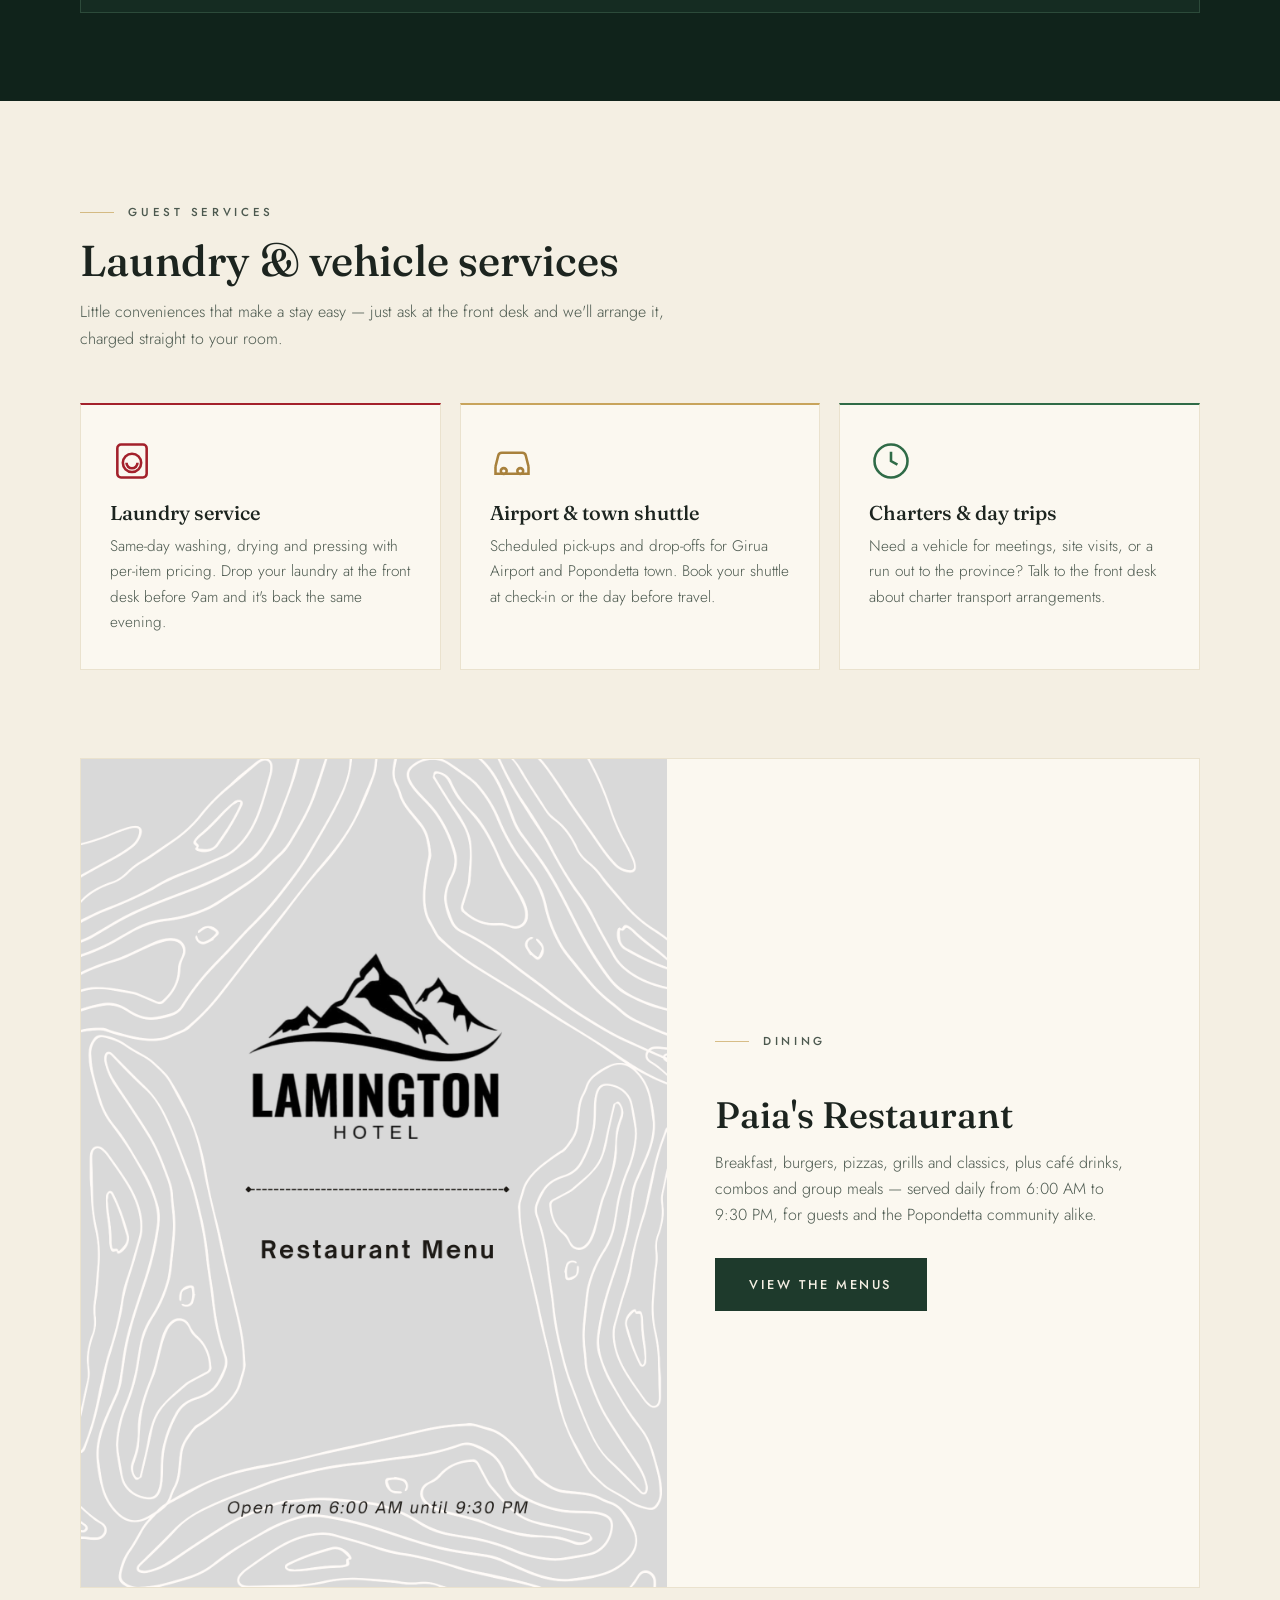
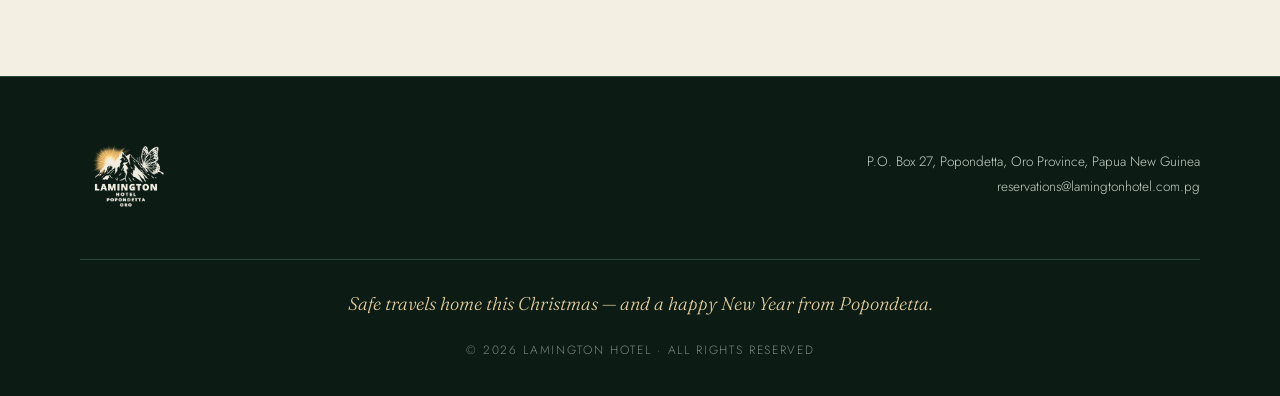
==== commit 08885573: "Version-stamp christmas.js so browsers fetch the new hero text The server sends no cache headers, so" ====
--- a/index.html
+++ b/index.html
@@ -273,6 +273,6 @@
 </footer>
 
 <script src="script.js"></script>
-<script src="christmas.js"></script>
+<script src="christmas.js?v=20261121"></script>
 </body>
 </html>
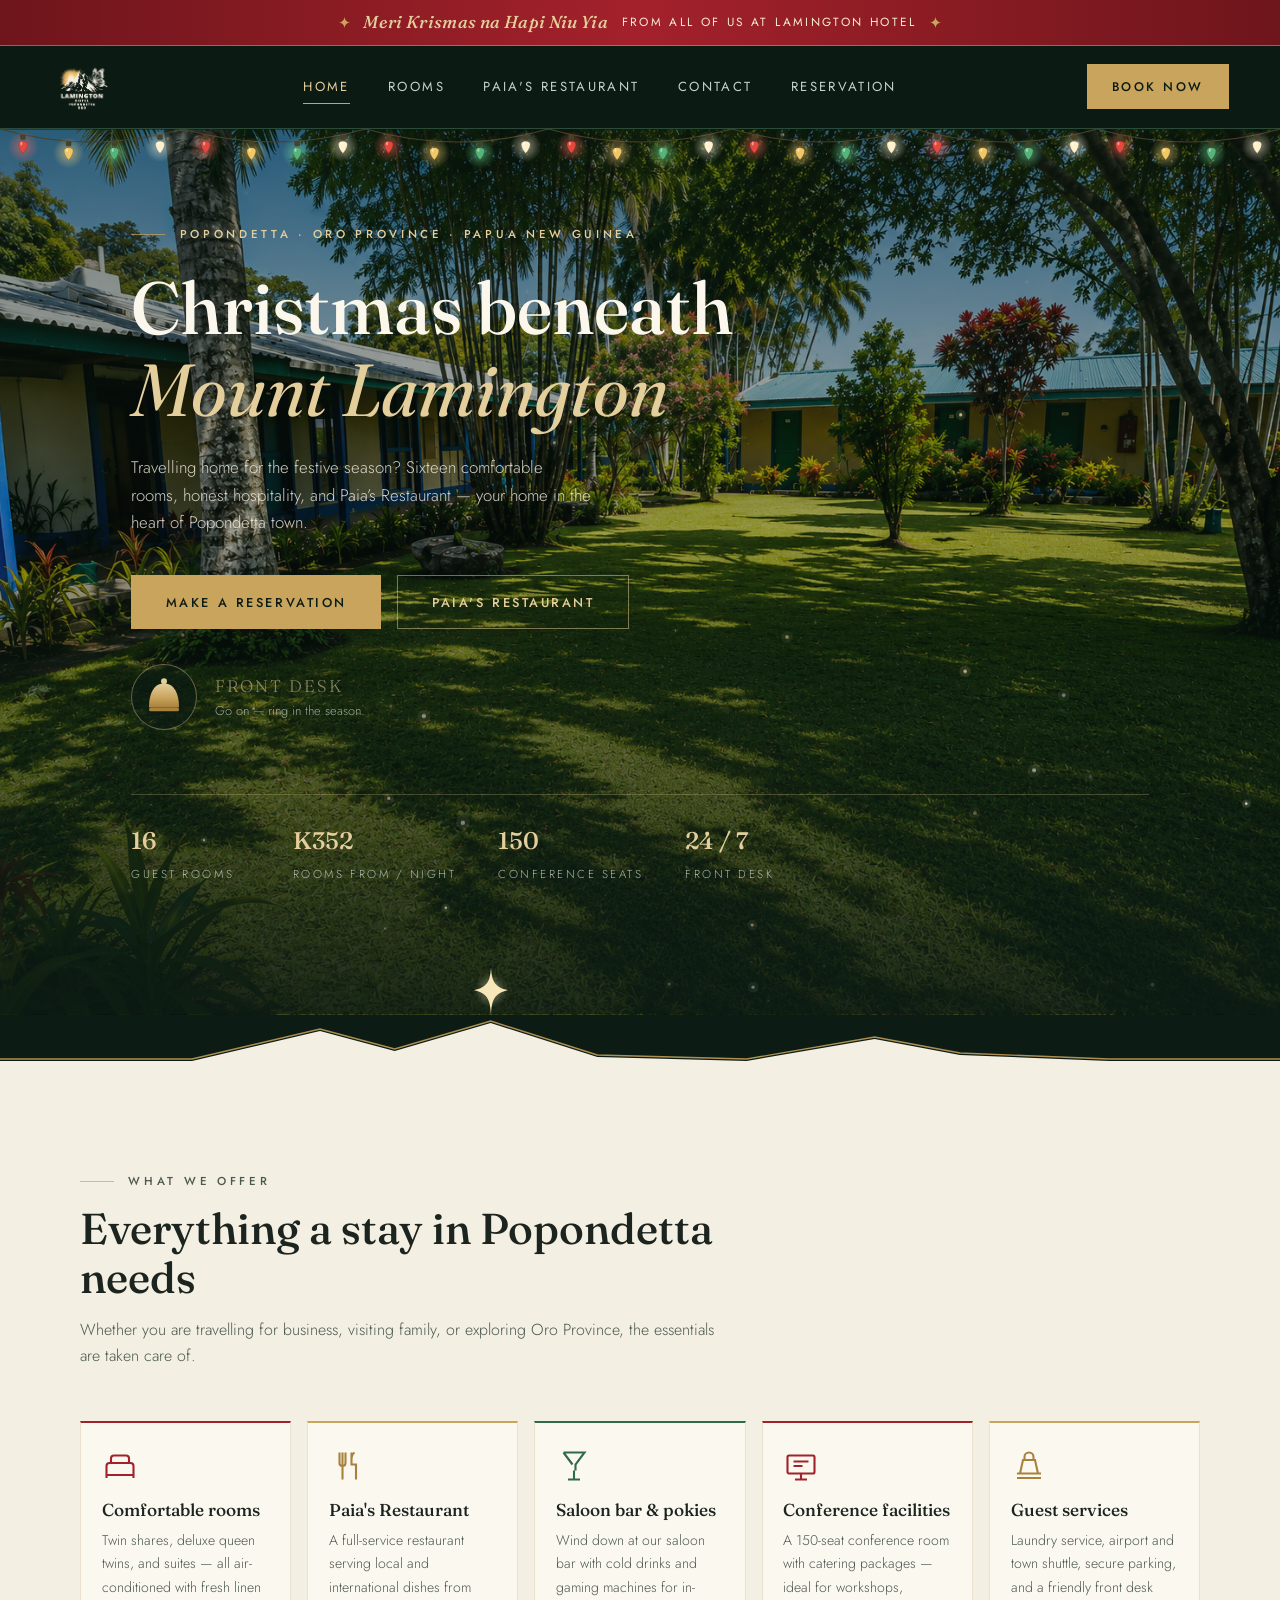
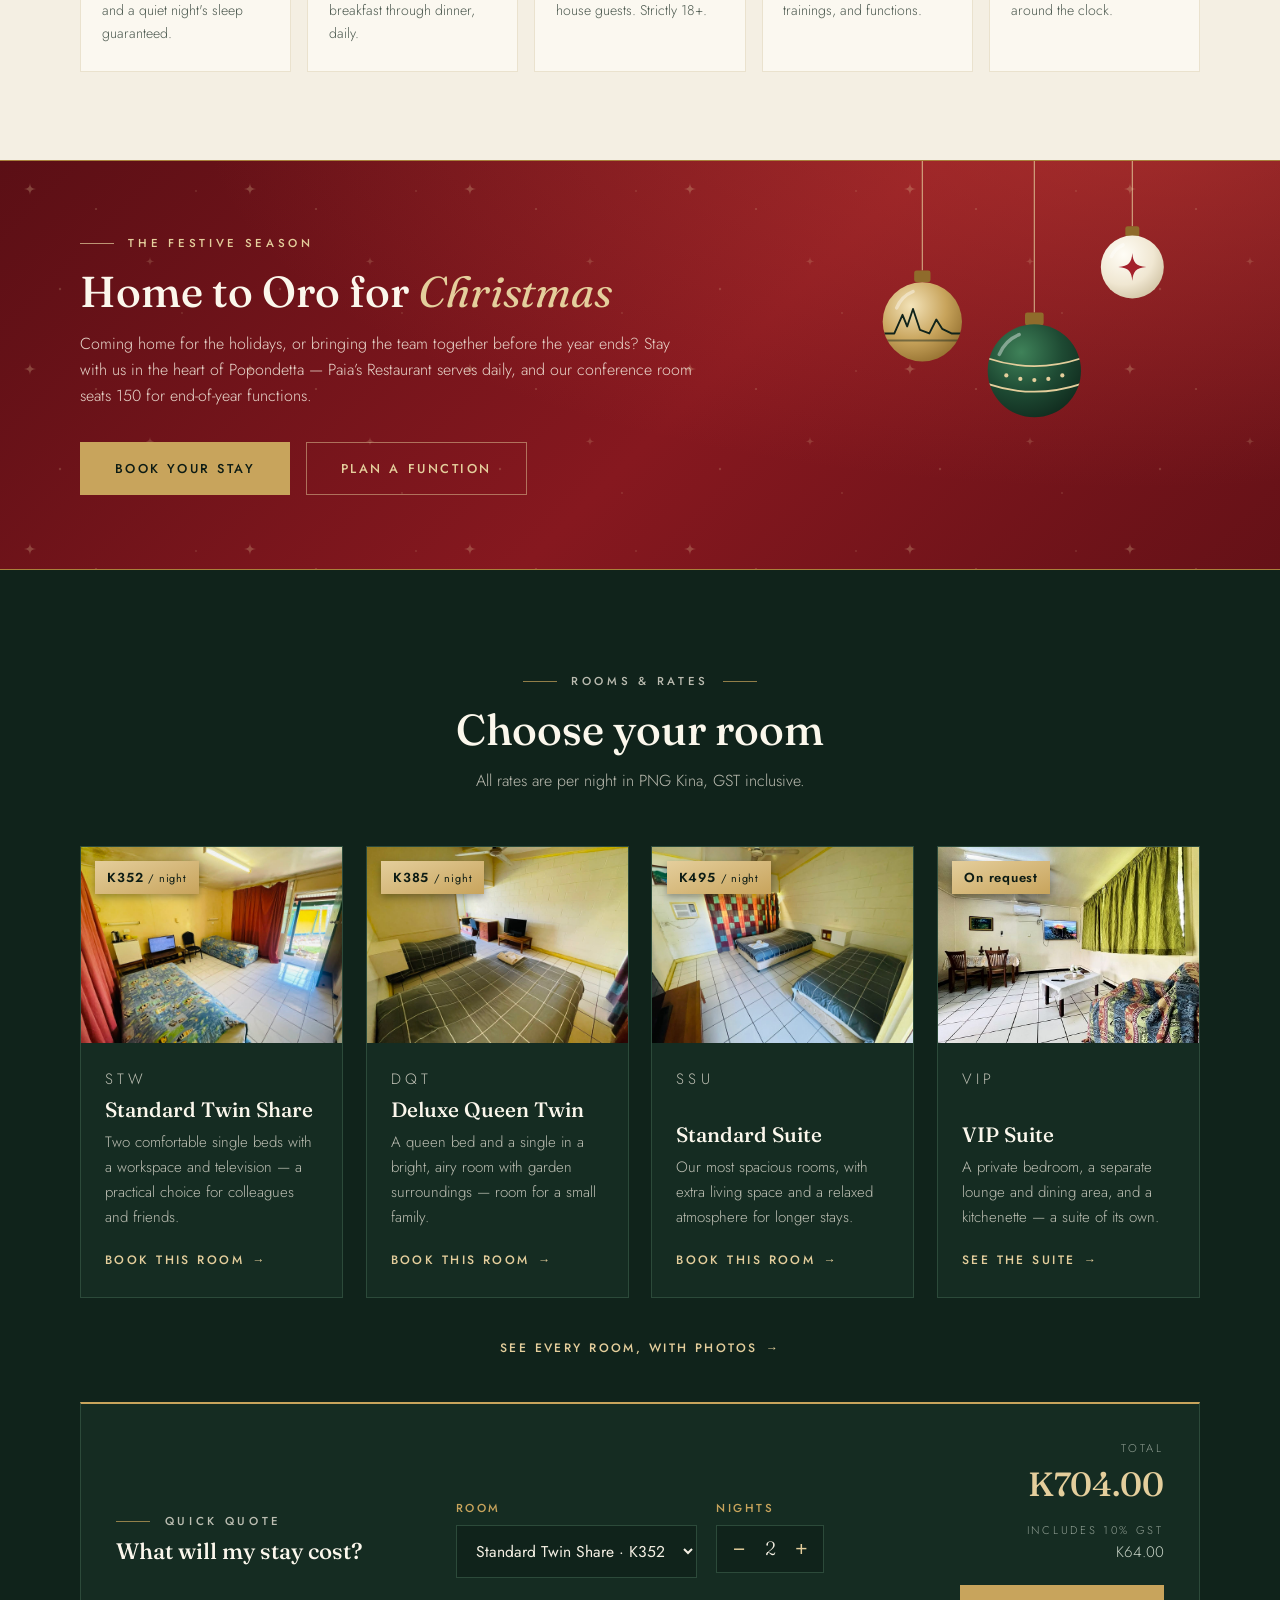
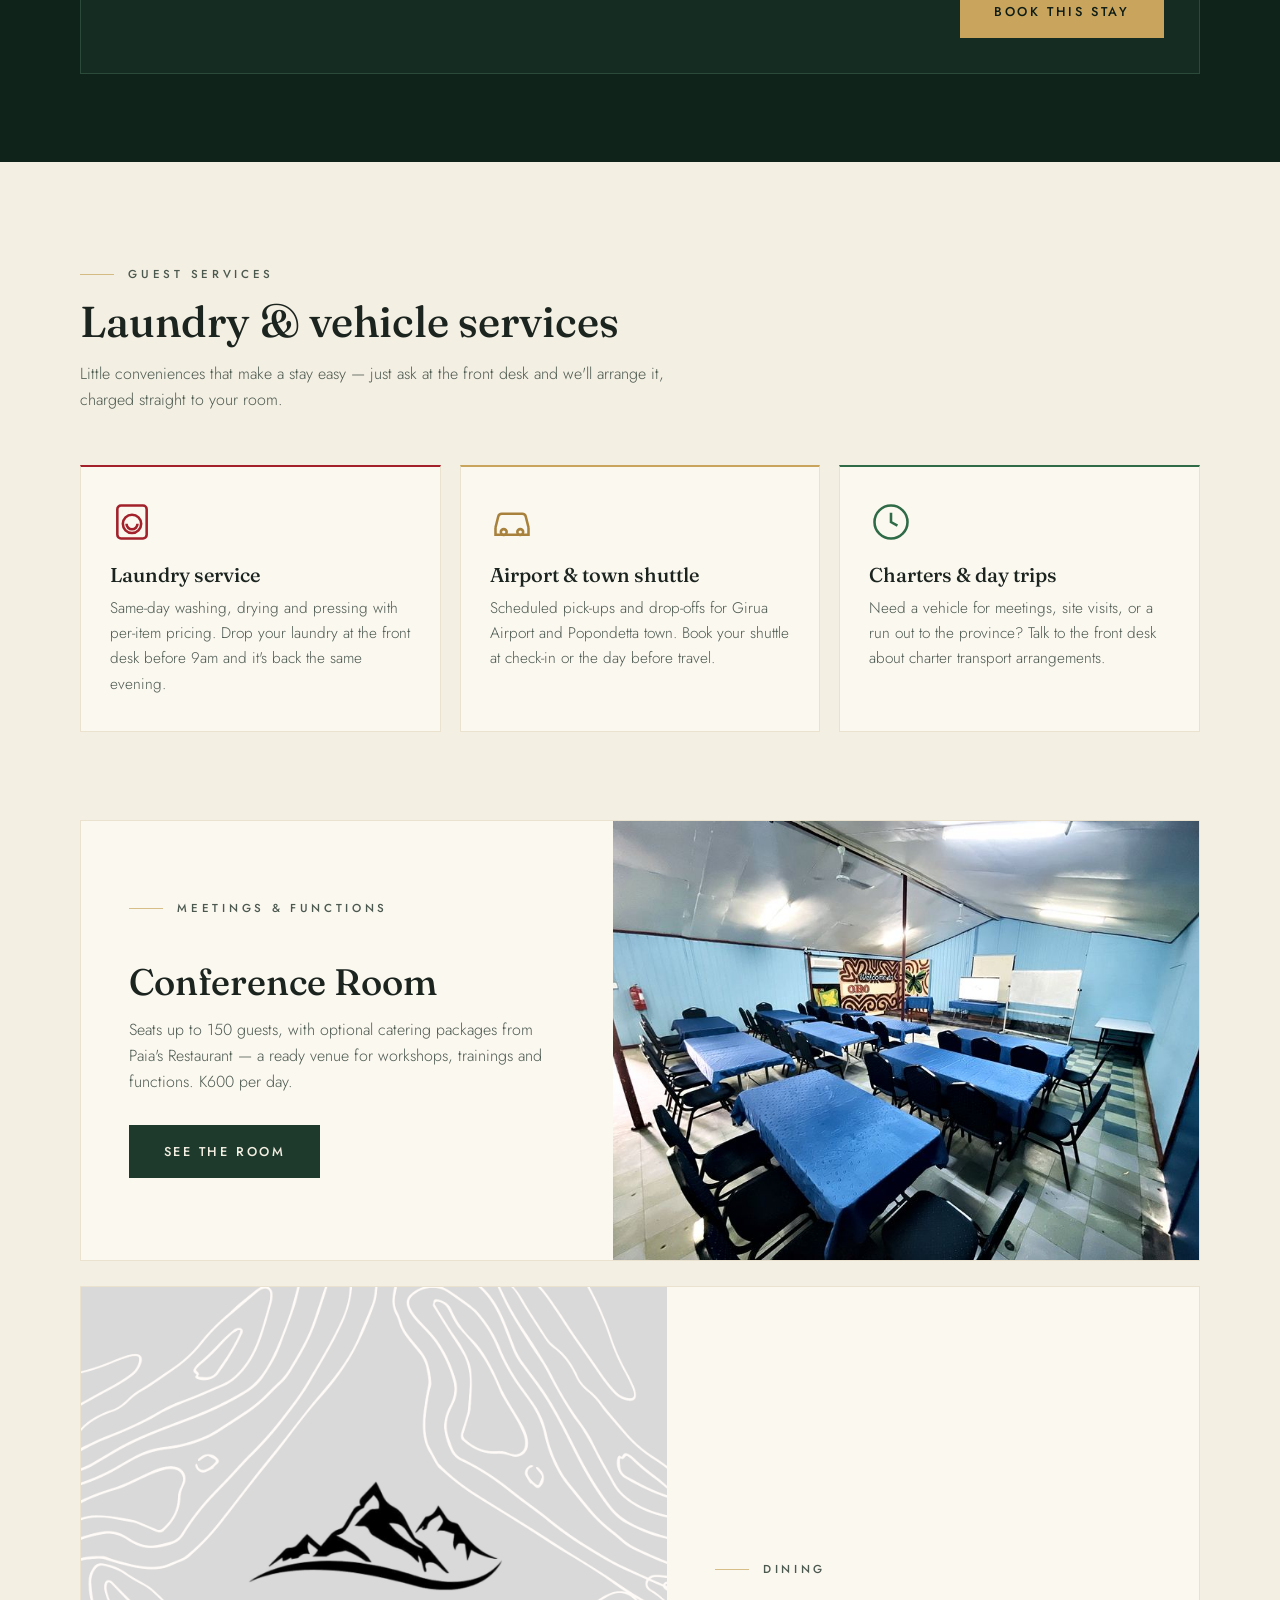
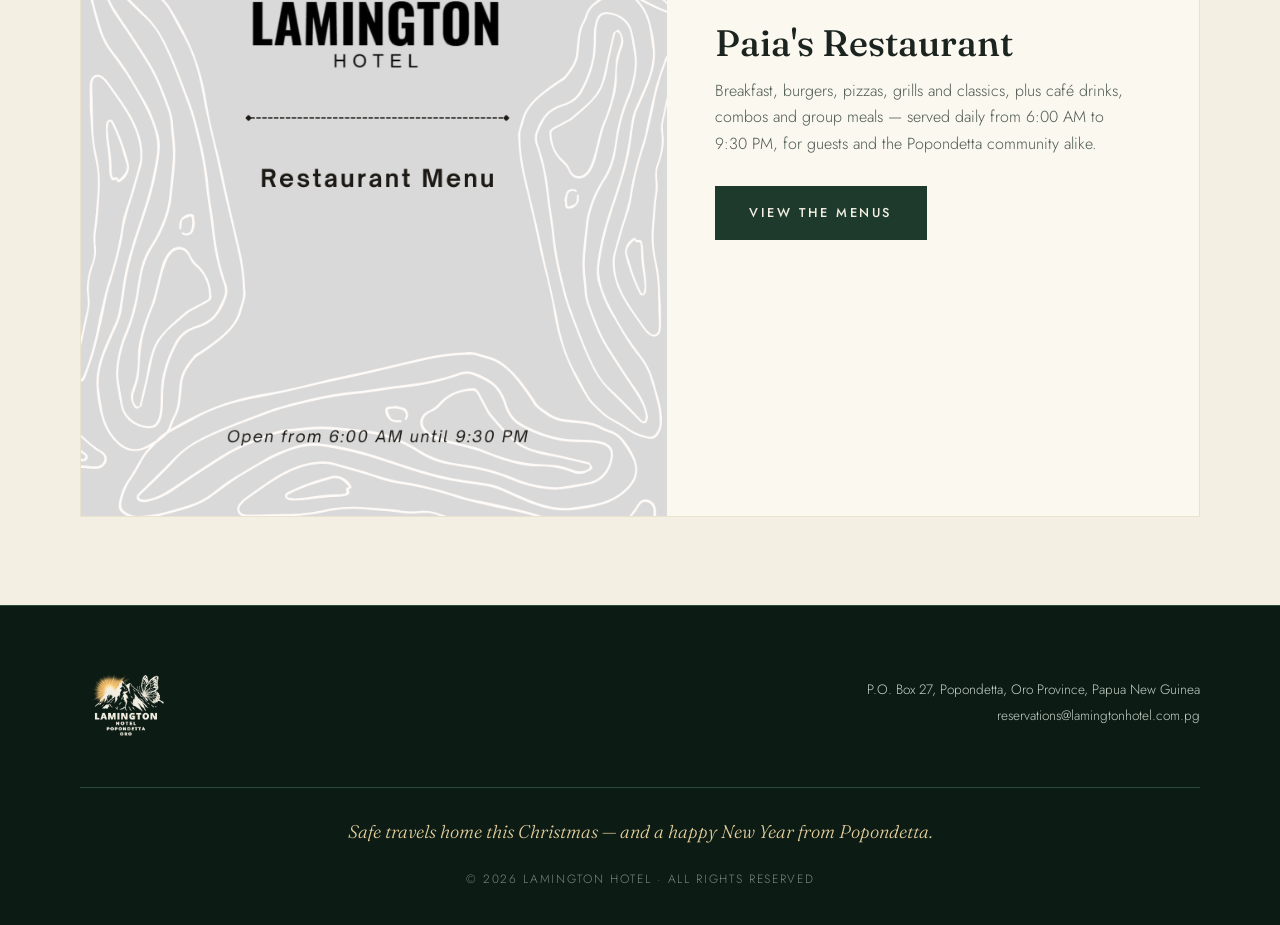
==== commit 1b0b0fa6: "Add a Rooms page with VIP Suite and conference galleries From lamington-rooms-update.zip: - rooms.ht" ====
--- a/index.html
+++ b/index.html
@@ -6,7 +6,7 @@
   <meta name="description" content="Lamington Hotel — comfortable rooms, Paia's Restaurant, and conference facilities in Popondetta, Oro Province, Papua New Guinea.">
   <link rel="icon" href="images/favicon.ico" type="image/x-icon">
   <title>Lamington Hotel · Popondetta, Papua New Guinea</title>
-  <link rel="stylesheet" href="index.css">
+  <link rel="stylesheet" href="index.css?v=20261121">
   <link rel="stylesheet" href="christmas.css">
 </head>
 <body>
@@ -21,6 +21,7 @@
   <nav>
     <ul class="nav-links">
       <li><a href="index.html" class="active">Home</a></li>
+      <li><a href="rooms.html">Rooms</a></li>
       <li><a href="restaurant.html">Paia's Restaurant</a></li>
       <li><a href="contact.html">Contact</a></li>
       <li><a href="reservation.html">Reservation</a></li>
@@ -142,7 +143,7 @@
           <p class="room-code">STW</p>
           <h3>Standard Twin Share</h3>
           <p>Two comfortable single beds with a workspace and television — a practical choice for colleagues and friends.</p>
-          <a href="reservation.html" class="room-link">Book this room</a>
+          <a href="reservation.html?room=stw" class="room-link">Book this room</a>
         </div>
       </article>
       <article class="room-card">
@@ -154,7 +155,7 @@
           <p class="room-code">DQT</p>
           <h3>Deluxe Queen Twin</h3>
           <p>A queen bed and a single in a bright, airy room with garden surroundings — room for a small family.</p>
-          <a href="reservation.html" class="room-link">Book this room</a>
+          <a href="reservation.html?room=dqt" class="room-link">Book this room</a>
         </div>
       </article>
       <article class="room-card">
@@ -166,22 +167,23 @@
           <p class="room-code">SSU</p>
           <h3>Standard Suite</h3>
           <p>Our most spacious rooms, with extra living space and a relaxed atmosphere for longer stays.</p>
-          <a href="reservation.html" class="room-link">Book this room</a>
-        </div>
-      </article>
-      <article class="room-card">
-        <div class="room-media">
-          <img src="images/tables.jpg" alt="Conference room set for a function" loading="lazy">
-          <span class="rate-plate">K600 <small>/ day</small></span>
-        </div>
-        <div class="room-body">
-          <p class="room-code">Conference</p>
-          <h3>Conference Room</h3>
-          <p>Seats up to 150 guests with optional catering packages from Paia's Restaurant.</p>
-          <a href="contact.html" class="room-link">Enquire now</a>
-        </div>
-      </article>
-    </div>
+          <a href="reservation.html?room=ssu" class="room-link">Book this room</a>
+        </div>
+      </article>
+      <article class="room-card">
+        <div class="room-media">
+          <img src="images/vip-suite/lounge-800.jpg" alt="VIP Suite lounge with television, dining table and sofa" loading="lazy">
+          <span class="rate-plate">On request</span>
+        </div>
+        <div class="room-body">
+          <p class="room-code">VIP</p>
+          <h3>VIP Suite</h3>
+          <p>A private bedroom, a separate lounge and dining area, and a kitchenette — a suite of its own.</p>
+          <a href="rooms.html#vip-suite" class="room-link">See the suite</a>
+        </div>
+      </article>
+    </div>
+    <p class="rooms-more"><a href="rooms.html" class="room-link">See every room, with photos</a></p>
 
     <div class="stay-calc reveal">
       <div class="stay-calc-head">
@@ -250,6 +252,15 @@
 </section>
 
 <section class="section on-paper" style="padding-top:0;">
+  <div class="dine-band flip">
+    <div class="dine-copy">
+      <p class="eyebrow">Meetings &amp; functions</p>
+      <h2>Conference Room</h2>
+      <p>Seats up to 150 guests, with optional catering packages from Paia's Restaurant — a ready venue for workshops, trainings and functions. K600 per day.</p>
+      <a href="rooms.html#conference-room" class="primary-btn">See the room</a>
+    </div>
+    <img src="images/conference/overview-800.jpg" alt="Conference room set with rows of clothed tables and chairs facing a screen and the Welcome to Oro mural" loading="lazy">
+  </div>
   <div class="dine-band">
     <img src="images/1.png" alt="Paia's Restaurant menu cover" loading="lazy">
     <div class="dine-copy">
@@ -272,7 +283,7 @@
   <p class="footer-copy">© 2026 Lamington Hotel · All rights reserved</p>
 </footer>
 
-<script src="script.js"></script>
+<script src="script.js?v=20261121"></script>
 <script src="christmas.js?v=20261121"></script>
 </body>
 </html>
--- a/index.css
+++ b/index.css
@@ -323,6 +323,8 @@
 }
 .room-link::after { content: '→'; transition: transform 0.25s; }
 .room-link:hover::after { transform: translateX(4px); }
+.rooms-more { margin-top: 2.2rem; text-align: center; }
+.rooms-more .room-link { margin-top: 0; }
 
 /* ---------- Dining band (home) ---------- */
 .dine-band {
@@ -340,6 +342,9 @@
 .dine-copy p { color: var(--ink-soft); margin-bottom: 1.8rem; }
 .dine-copy .primary-btn { align-self: flex-start; background: var(--forest-700); border-color: var(--forest-700); color: var(--paper); }
 .dine-copy .primary-btn:hover { background: var(--forest-900); }
+/* The same band, mirrored: copy on the left, photo on the right (conference room) */
+.dine-band.flip { grid-template-columns: 1fr 1.1fr; }
+.dine-band + .dine-band { margin-top: 1.6rem; }
 
 /* ---------- Footer ---------- */
 .footer {
@@ -456,6 +461,11 @@
 }
 
 /* ---------- Responsive ---------- */
+/* Five nav links need a little squeezing on small laptops and landscape tablets */
+@media (min-width: 861px) and (max-width: 960px) {
+  .nav-links { gap: 1.4rem; }
+  .nav-links a { letter-spacing: 0.13em; }
+}
 @media (max-width: 860px) {
   .nav-toggle { display: block; }
   .navbar { flex-wrap: wrap; }
@@ -474,7 +484,8 @@
   }
   .nav-links a { display: block; padding: 0.7rem 0; border-bottom: none; }
   .book-now { margin-left: auto; }
-  .dine-band { grid-template-columns: 1fr; }
+  .dine-band, .dine-band.flip { grid-template-columns: 1fr; }
+  .dine-band.flip img { order: -1; }
   .dine-copy { padding: 2.2rem 1.6rem; }
   .footer-meta { text-align: left; }
   .hero { min-height: 84vh; }
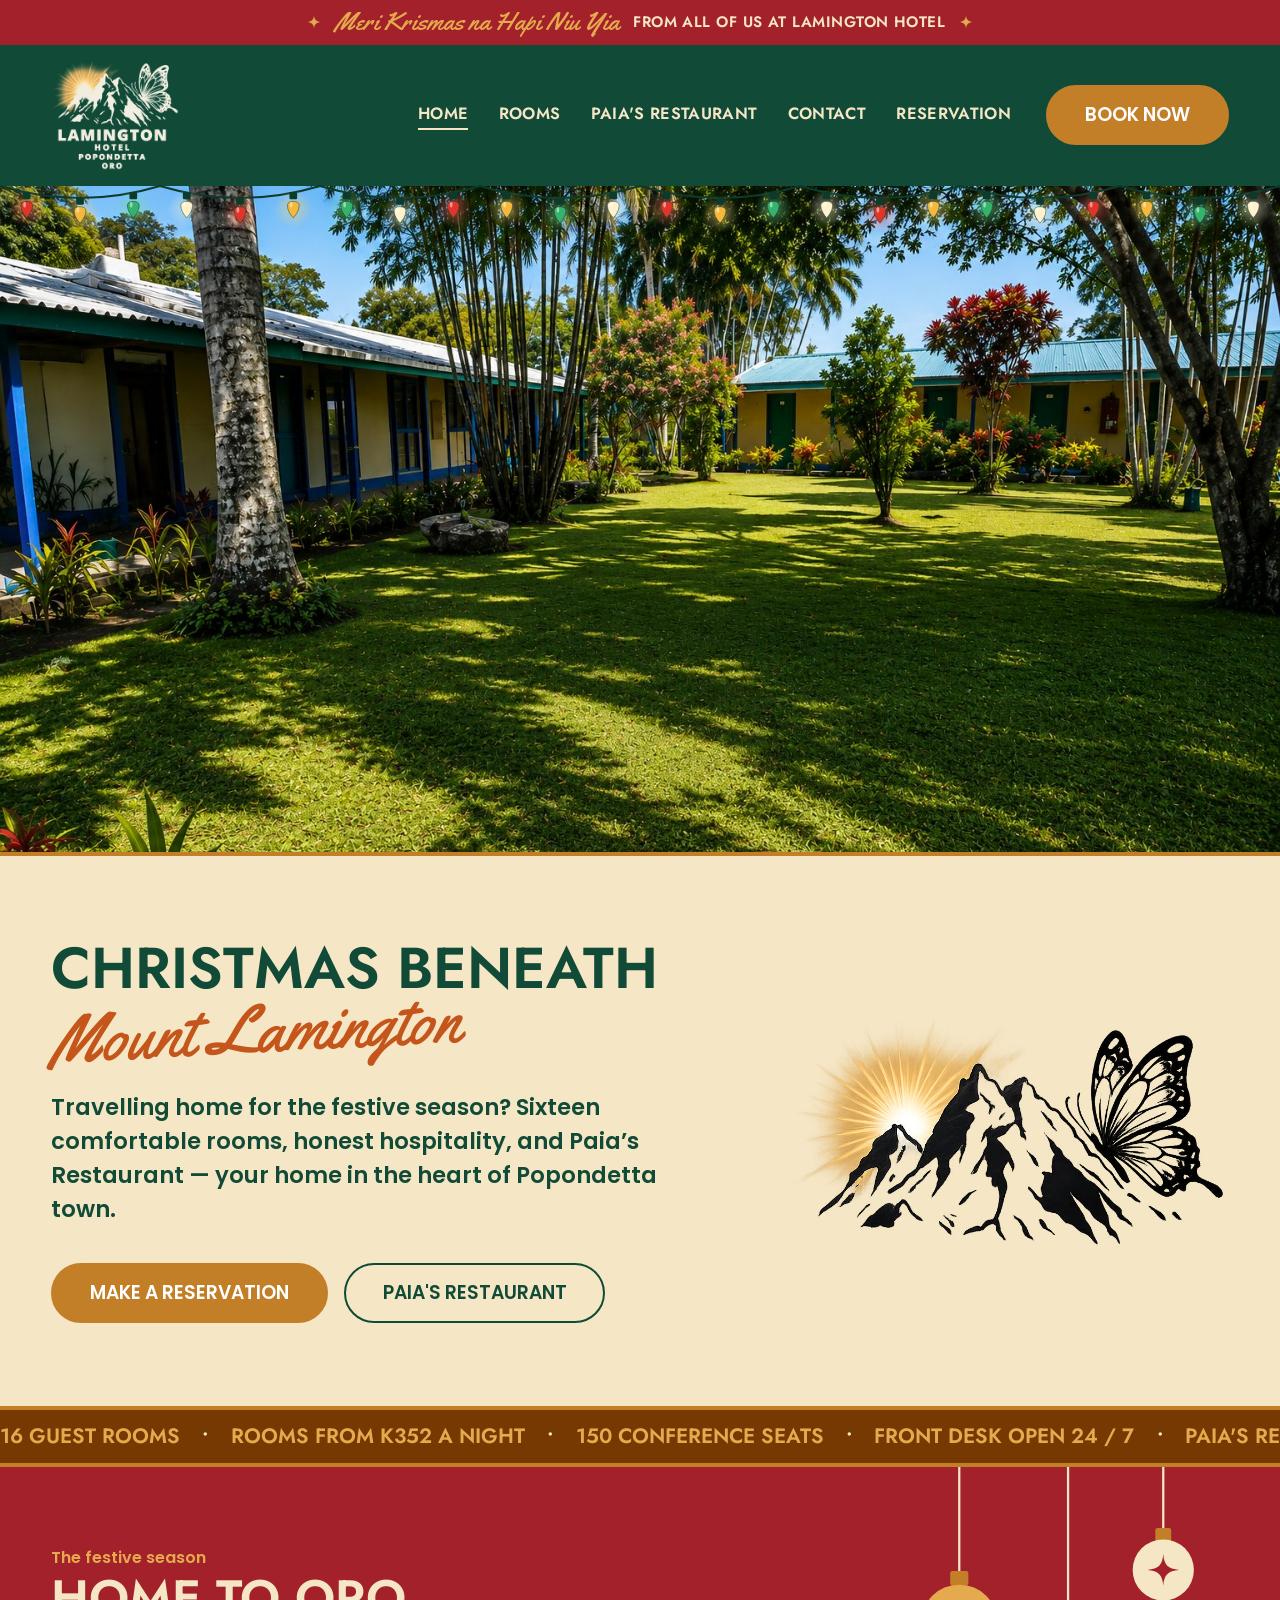
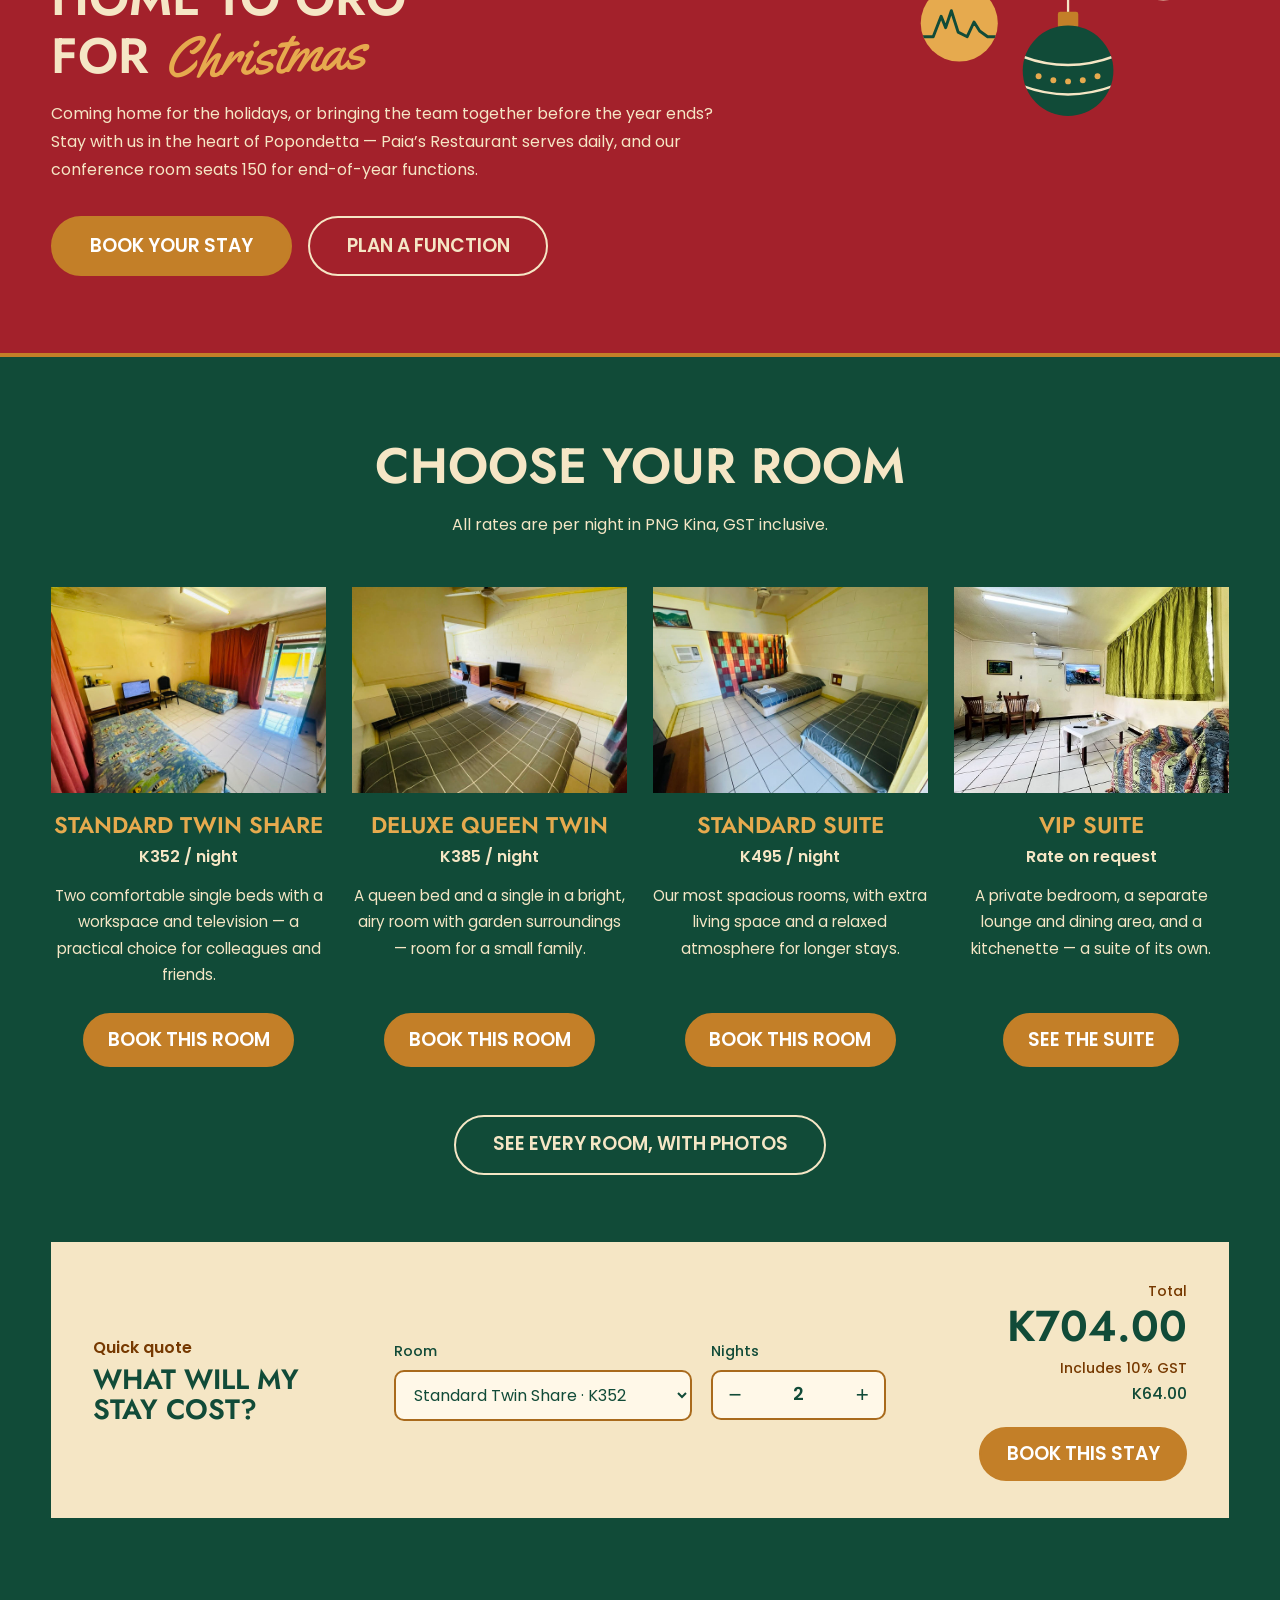
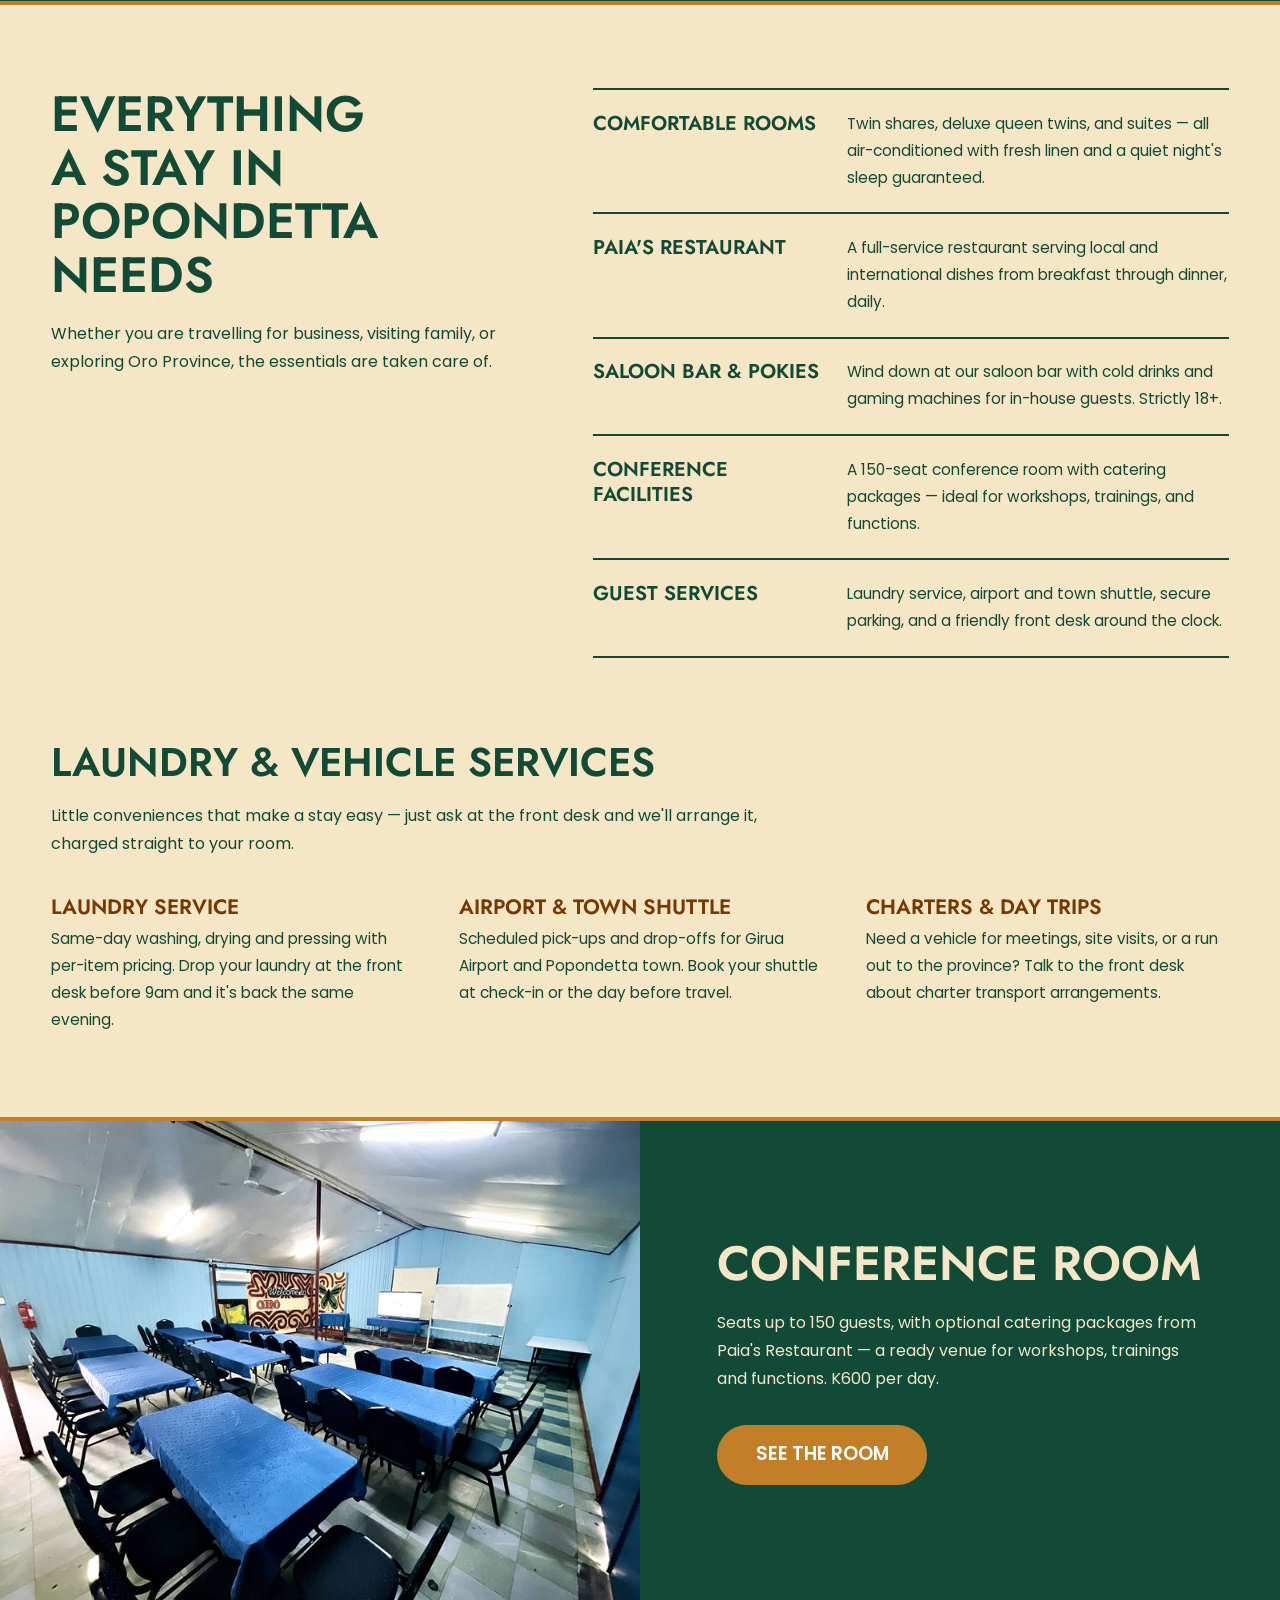
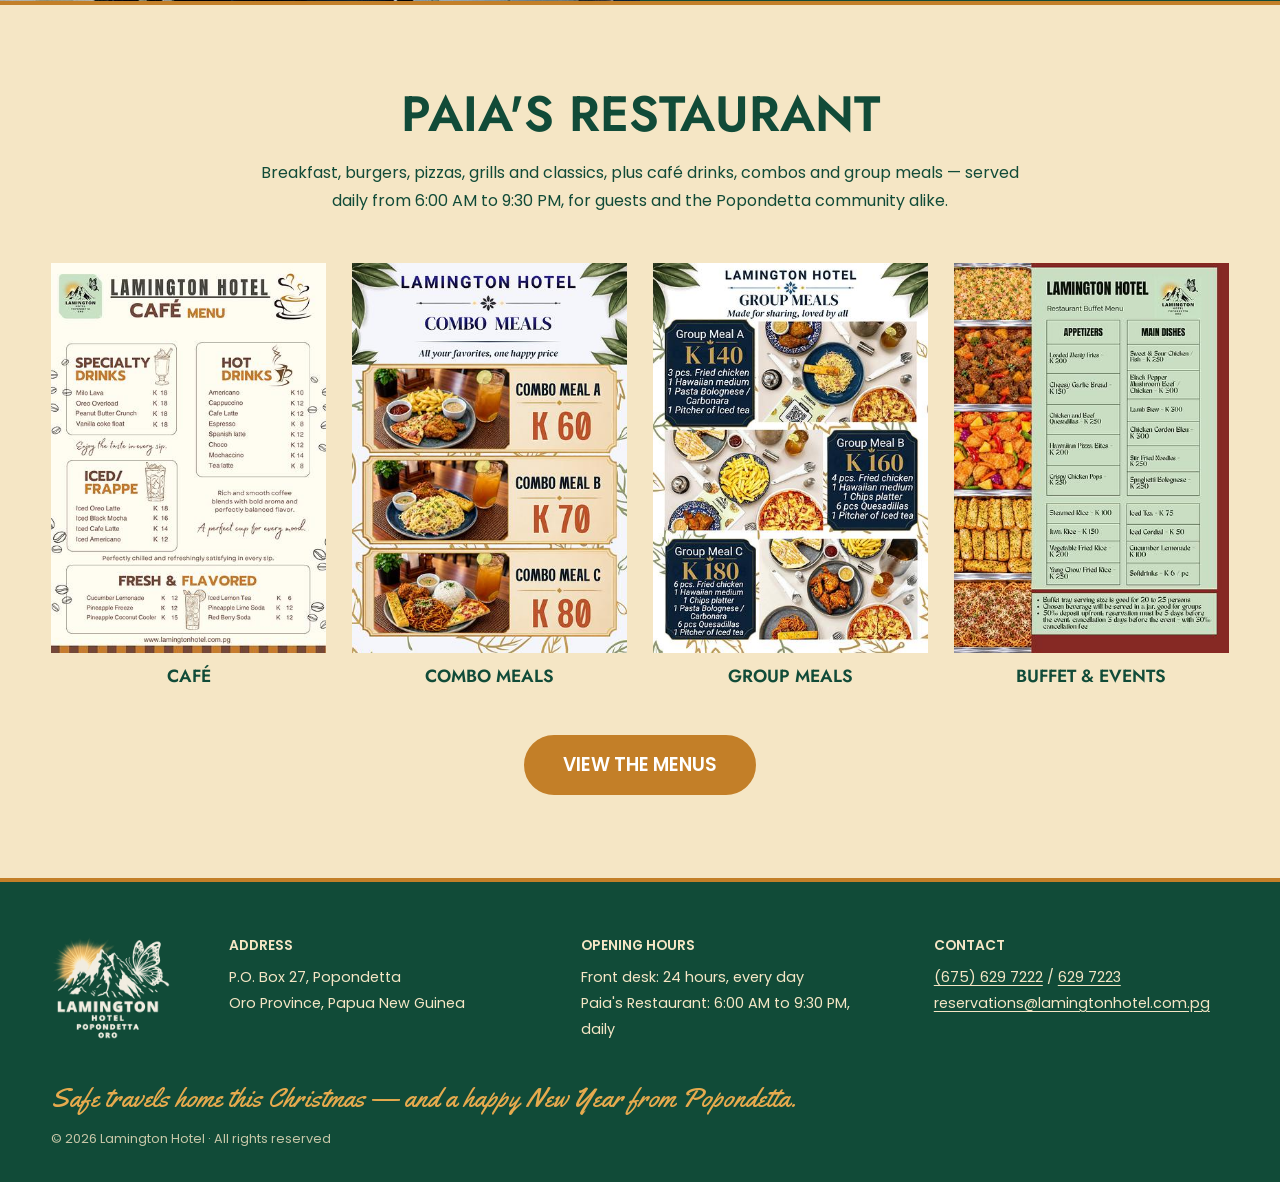
==== commit 13ced2f7: "Restyle the site with a matching Christmas layer Flat green, cream, amber and brown blocks with Jost" ====
--- a/index.html
+++ b/index.html
@@ -3,21 +3,25 @@
 <head>
   <meta charset="UTF-8">
   <meta name="viewport" content="width=device-width, initial-scale=1.0">
+  <meta name="theme-color" content="#114B38">
   <meta name="description" content="Lamington Hotel — comfortable rooms, Paia's Restaurant, and conference facilities in Popondetta, Oro Province, Papua New Guinea.">
   <link rel="icon" href="images/favicon.ico" type="image/x-icon">
   <title>Lamington Hotel · Popondetta, Papua New Guinea</title>
-  <link rel="stylesheet" href="index.css?v=20261121">
-  <link rel="stylesheet" href="christmas.css">
+  <link rel="preconnect" href="https://fonts.googleapis.com">
+  <link rel="preconnect" href="https://fonts.gstatic.com" crossorigin>
+  <link rel="stylesheet" href="https://fonts.googleapis.com/css2?family=Jost:wght@600&family=Poppins:wght@400;500;600&family=Yellowtail&display=swap">
+  <link rel="stylesheet" href="index.css?v=20261121b">
+  <link rel="stylesheet" href="christmas.css?v=20261121b">
 </head>
 <body>
 
 <header class="navbar">
-  <div class="logo">
-    <a href="index.html" class="logo-link">
-      <img src="images/LamingtonLogo-light.png" alt="Lamington Hotel — Popondetta, Oro">
-    </a>
-  </div>
-  <button class="nav-toggle" aria-label="Open menu" aria-expanded="false">☰</button>
+  <a href="index.html" class="logo">
+    <img src="images/LamingtonLogo-header.png" width="304" height="264" alt="Lamington Hotel — Popondetta, Oro">
+  </a>
+  <button class="nav-toggle" aria-label="Menu" aria-expanded="false">
+    <svg viewBox="0 0 24 24" aria-hidden="true"><path d="M3 6h18M3 12h18M3 18h18"/></svg>
+  </button>
   <nav>
     <ul class="nav-links">
       <li><a href="index.html" class="active">Home</a></li>
@@ -30,164 +34,119 @@
   <a href="reservation.html" class="book-now">Book Now</a>
 </header>
 
-<section class="hero">
-  <div class="hero-content">
-    <p class="eyebrow">Popondetta · Oro Province · Papua New Guinea</p>
-    <h1>Rest beneath <em>Mount Lamington</em></h1>
-    <p class="hero-text">
-      Sixteen comfortable rooms, honest hospitality, and Paia's Restaurant —
-      your home in the heart of Popondetta town.
-    </p>
-    <div class="hero-buttons">
-      <a href="reservation.html" class="primary-btn">Make a Reservation</a>
-      <a href="restaurant.html" class="secondary-btn">Paia's Restaurant</a>
-    </div>
-
-    <div class="bell-inline">
-      <button class="bell" id="receptionBell" aria-pressed="false" aria-label="Ring the reception bell">
-        <svg viewBox="0 0 64 64" aria-hidden="true">
-          <ellipse cx="32" cy="52" rx="22" ry="4" fill="#0C1B14" opacity="0.6"/>
-          <rect x="12" y="46" width="40" height="5" rx="2.5" fill="#A8813C"/>
-          <path class="bell-dome" d="M32 14 C18 14 12 28 12 46 L52 46 C52 28 46 14 32 14 Z" fill="url(#brass)"/>
-          <circle class="bell-button" cx="32" cy="11" r="4" fill="#E4CE9C"/>
-          <defs>
-            <linearGradient id="brass" x1="0" y1="0" x2="0" y2="1">
-              <stop offset="0" stop-color="#E4CE9C"/>
-              <stop offset="0.6" stop-color="#C8A45C"/>
-              <stop offset="1" stop-color="#A8813C"/>
-            </linearGradient>
-          </defs>
-        </svg>
-      </button>
-      <div class="bell-copy">
-        <div class="bell-state" id="bellState">FRONT DESK</div>
-        <div class="bell-hint" id="bellHint">Go on — ring the bell.</div>
-      </div>
-    </div>
-    <div class="hero-facts">
-      <div><strong>16</strong><span>Guest rooms</span></div>
-      <div><strong>K352</strong><span>Rooms from / night</span></div>
-      <div><strong>150</strong><span>Conference seats</span></div>
-      <div><strong>24 / 7</strong><span>Front desk</span></div>
-    </div>
-  </div>
-</section>
-
-<!-- signature ridgeline -->
-<svg class="ridge" viewBox="0 0 1200 56" preserveAspectRatio="none" aria-hidden="true" style="background: var(--forest-950);">
-  <path d="M0 44 L180 44 L300 14 L370 34 L460 6 L560 40 L700 44 L820 22 L900 38 L1040 44 L1200 44" class="line"/>
-  <path d="M0 46 L180 46 L300 16 L370 36 L460 8 L560 42 L700 46 L820 24 L900 40 L1040 46 L1200 46 L1200 56 L0 56 Z" fill="#F4EFE3"/>
-</svg>
-
-<section class="section on-paper">
+<div class="hero">
+  <picture>
+    <source media="(max-width: 700px)" srcset="images/hero-garden-960.jpg">
+    <img src="images/hero-garden.jpg" width="1536" height="1024" fetchpriority="high"
+         alt="The garden at Lamington Hotel: a wide lawn shaded by palms and flowering trees, with the hotel buildings on either side">
+  </picture>
+</div>
+
+<section class="section on-cream intro">
+  <div class="section-inner intro-inner">
+    <div>
+      <h1>Rest beneath <em>Mount Lamington</em></h1>
+      <p class="lead">
+        Sixteen comfortable rooms, honest hospitality, and Paia's Restaurant —
+        your home in the heart of Popondetta town.
+      </p>
+      <div class="intro-actions">
+        <a href="reservation.html" class="primary-btn">Make a Reservation</a>
+        <a href="restaurant.html" class="secondary-btn">Paia's Restaurant</a>
+      </div>
+    </div>
+    <img class="intro-art" src="images/lamington-emblem.jpg" width="828" height="442" loading="lazy" alt="">
+  </div>
+</section>
+
+<!-- Running strip. The list is repeated so the strip never runs out;
+     screen readers are given the first copy only. -->
+<div class="marquee">
+  <div class="marquee-track">
+    <ul>
+      <li>16 guest rooms</li>
+      <li>Rooms from K352 a night</li>
+      <li>150 conference seats</li>
+      <li>Front desk open 24 / 7</li>
+      <li>Paia's Restaurant, daily 6:00 AM to 9:30 PM</li>
+      <li>Popondetta, Oro Province, Papua New Guinea</li>
+    </ul>
+    <ul aria-hidden="true">
+      <li>16 guest rooms</li>
+      <li>Rooms from K352 a night</li>
+      <li>150 conference seats</li>
+      <li>Front desk open 24 / 7</li>
+      <li>Paia's Restaurant, daily 6:00 AM to 9:30 PM</li>
+      <li>Popondetta, Oro Province, Papua New Guinea</li>
+    </ul>
+    <ul aria-hidden="true">
+      <li>16 guest rooms</li>
+      <li>Rooms from K352 a night</li>
+      <li>150 conference seats</li>
+      <li>Front desk open 24 / 7</li>
+      <li>Paia's Restaurant, daily 6:00 AM to 9:30 PM</li>
+      <li>Popondetta, Oro Province, Papua New Guinea</li>
+    </ul>
+    <ul aria-hidden="true">
+      <li>16 guest rooms</li>
+      <li>Rooms from K352 a night</li>
+      <li>150 conference seats</li>
+      <li>Front desk open 24 / 7</li>
+      <li>Paia's Restaurant, daily 6:00 AM to 9:30 PM</li>
+      <li>Popondetta, Oro Province, Papua New Guinea</li>
+    </ul>
+  </div>
+</div>
+
+<section class="section on-green">
   <div class="section-inner">
-    <div class="section-head">
-      <p class="eyebrow">What we offer</p>
-      <h2>Everything a stay in Popondetta needs</h2>
-      <p>Whether you are travelling for business, visiting family, or exploring Oro Province, the essentials are taken care of.</p>
-    </div>
-    <div class="amenities-grid cols-5">
-      <div class="amenity-card">
-        <div class="amenity-glyph">
-          <svg viewBox="0 0 24 24" fill="none" stroke="currentColor" stroke-width="1.4"><path d="M3 18v-6a2 2 0 0 1 2-2h14a2 2 0 0 1 2 2v6M3 18h18M3 18v2M21 18v2M6 10V7a2 2 0 0 1 2-2h8a2 2 0 0 1 2 2v3"/></svg>
-        </div>
-        <h3>Comfortable rooms</h3>
-        <p>Twin shares, deluxe queen twins, and suites — all air-conditioned with fresh linen and a quiet night's sleep guaranteed.</p>
-      </div>
-      <div class="amenity-card">
-        <div class="amenity-glyph">
-          <svg viewBox="0 0 24 24" fill="none" stroke="currentColor" stroke-width="1.4"><path d="M7 3v7a2 2 0 0 0 4 0V3M9 3v18M17 3c-1.5 1-2 3-2 5v3h3v10M15 3v5"/></svg>
-        </div>
-        <h3>Paia's Restaurant</h3>
-        <p>A full-service restaurant serving local and international dishes from breakfast through dinner, daily.</p>
-      </div>
-      <div class="amenity-card">
-        <div class="amenity-glyph">
-          <svg viewBox="0 0 24 24" fill="none" stroke="currentColor" stroke-width="1.4"><path d="M8 21h8M12 15v6M5 3h14l-6 8v4M5 3l6 8"/></svg>
-        </div>
-        <h3>Saloon bar &amp; pokies</h3>
-        <p>Wind down at our saloon bar with cold drinks and gaming machines for in-house guests. Strictly 18+.</p>
-      </div>
-      <div class="amenity-card">
-        <div class="amenity-glyph">
-          <svg viewBox="0 0 24 24" fill="none" stroke="currentColor" stroke-width="1.4"><rect x="3" y="5" width="18" height="12" rx="1"/><path d="M8 21h8M12 17v4M7 9h10M7 12h6"/></svg>
-        </div>
-        <h3>Conference facilities</h3>
-        <p>A 150-seat conference room with catering packages — ideal for workshops, trainings, and functions.</p>
-      </div>
-      <div class="amenity-card">
-        <div class="amenity-glyph">
-          <svg viewBox="0 0 24 24" fill="none" stroke="currentColor" stroke-width="1.4"><path d="M4 17h16M6 17l2-9h8l2 9M9 8V6a3 3 0 0 1 6 0v2M4 20h16"/></svg>
-        </div>
-        <h3>Guest services</h3>
-        <p>Laundry service, airport and town shuttle, secure parking, and a friendly front desk around the clock.</p>
-      </div>
-    </div>
-  </div>
-</section>
-
-<section class="section on-forest">
-  <div class="section-inner">
-    <div class="section-head centered" style="text-align:center; margin-inline:auto;">
-      <p class="eyebrow centered">Rooms &amp; rates</p>
+    <div class="section-head centered">
       <h2>Choose your room</h2>
       <p>All rates are per night in PNG Kina, GST inclusive.</p>
     </div>
     <div class="rooms-grid">
       <article class="room-card">
         <div class="room-media">
-          <img src="images/room3.jpg" alt="Standard Twin Share room" loading="lazy">
-          <span class="rate-plate">K352 <small>/ night</small></span>
-        </div>
-        <div class="room-body">
-          <p class="room-code">STW</p>
-          <h3>Standard Twin Share</h3>
-          <p>Two comfortable single beds with a workspace and television — a practical choice for colleagues and friends.</p>
-          <a href="reservation.html?room=stw" class="room-link">Book this room</a>
-        </div>
-      </article>
-      <article class="room-card">
-        <div class="room-media">
-          <img src="images/room1.jpg" alt="Deluxe Queen Twin room" loading="lazy">
-          <span class="rate-plate">K385 <small>/ night</small></span>
-        </div>
-        <div class="room-body">
-          <p class="room-code">DQT</p>
-          <h3>Deluxe Queen Twin</h3>
-          <p>A queen bed and a single in a bright, airy room with garden surroundings — room for a small family.</p>
-          <a href="reservation.html?room=dqt" class="room-link">Book this room</a>
-        </div>
-      </article>
-      <article class="room-card">
-        <div class="room-media">
-          <img src="images/room4.jpg" alt="Standard Suite" loading="lazy">
-          <span class="rate-plate">K495 <small>/ night</small></span>
-        </div>
-        <div class="room-body">
-          <p class="room-code">SSU</p>
-          <h3>Standard Suite</h3>
-          <p>Our most spacious rooms, with extra living space and a relaxed atmosphere for longer stays.</p>
-          <a href="reservation.html?room=ssu" class="room-link">Book this room</a>
-        </div>
-      </article>
-      <article class="room-card">
-        <div class="room-media">
-          <img src="images/vip-suite/lounge-800.jpg" alt="VIP Suite lounge with television, dining table and sofa" loading="lazy">
-          <span class="rate-plate">On request</span>
-        </div>
-        <div class="room-body">
-          <p class="room-code">VIP</p>
-          <h3>VIP Suite</h3>
-          <p>A private bedroom, a separate lounge and dining area, and a kitchenette — a suite of its own.</p>
-          <a href="rooms.html#vip-suite" class="room-link">See the suite</a>
-        </div>
-      </article>
-    </div>
-    <p class="rooms-more"><a href="rooms.html" class="room-link">See every room, with photos</a></p>
-
-    <div class="stay-calc reveal">
+          <img src="images/room3.jpg" width="1280" height="960" alt="Standard Twin Share room" loading="lazy">
+        </div>
+        <h3>Standard Twin Share</h3>
+        <p class="rate">K352 / night</p>
+        <p>Two comfortable single beds with a workspace and television — a practical choice for colleagues and friends.</p>
+        <a href="reservation.html?room=stw" class="primary-btn">Book this room</a>
+      </article>
+      <article class="room-card">
+        <div class="room-media">
+          <img src="images/room1.jpg" width="1280" height="960" alt="Deluxe Queen Twin room" loading="lazy">
+        </div>
+        <h3>Deluxe Queen Twin</h3>
+        <p class="rate">K385 / night</p>
+        <p>A queen bed and a single in a bright, airy room with garden surroundings — room for a small family.</p>
+        <a href="reservation.html?room=dqt" class="primary-btn">Book this room</a>
+      </article>
+      <article class="room-card">
+        <div class="room-media">
+          <img src="images/room4.jpg" width="1280" height="960" alt="Standard Suite" loading="lazy">
+        </div>
+        <h3>Standard Suite</h3>
+        <p class="rate">K495 / night</p>
+        <p>Our most spacious rooms, with extra living space and a relaxed atmosphere for longer stays.</p>
+        <a href="reservation.html?room=ssu" class="primary-btn">Book this room</a>
+      </article>
+      <article class="room-card">
+        <div class="room-media">
+          <img src="images/vip-suite/lounge-800.jpg" width="800" height="600" alt="VIP Suite lounge with television, dining table and sofa" loading="lazy">
+        </div>
+        <h3>VIP Suite</h3>
+        <p class="rate">Rate on request</p>
+        <p>A private bedroom, a separate lounge and dining area, and a kitchenette — a suite of its own.</p>
+        <a href="rooms.html#vip-suite" class="primary-btn">See the suite</a>
+      </article>
+    </div>
+    <p class="section-cta"><a href="rooms.html" class="secondary-btn">See every room, with photos</a></p>
+
+    <div class="stay-calc">
       <div class="stay-calc-head">
-        <p class="eyebrow">Quick quote</p>
+        <p class="label">Quick quote</p>
         <h3>What will my stay cost?</h3>
       </div>
       <div class="stay-calc-controls">
@@ -200,8 +159,8 @@
           </select>
         </div>
         <div class="form-group">
-          <label for="calcNights">Nights</label>
-          <div class="stepper">
+          <label id="calcNightsLabel">Nights</label>
+          <div class="stepper" role="group" aria-labelledby="calcNightsLabel">
             <button type="button" id="nightsMinus" aria-label="One less night">−</button>
             <span id="calcNightsValue" aria-live="polite">2</span>
             <button type="button" id="nightsPlus" aria-label="One more night">+</button>
@@ -214,36 +173,54 @@
         <a href="reservation.html" class="primary-btn" id="calcBook">Book this stay</a>
       </div>
     </div>
-
-  </div>
-</section>
-
-<section class="section on-paper">
+  </div>
+</section>
+
+<section class="section on-cream">
   <div class="section-inner">
-    <div class="section-head">
-      <p class="eyebrow">Guest services</p>
-      <h2>Laundry &amp; vehicle services</h2>
-      <p>Little conveniences that make a stay easy — just ask at the front desk and we'll arrange it, charged straight to your room.</p>
-    </div>
-    <div class="amenities-grid">
-      <div class="amenity-card">
-        <div class="amenity-glyph">
-          <svg viewBox="0 0 24 24" fill="none" stroke="currentColor" stroke-width="1.4"><rect x="4" y="3" width="16" height="18" rx="2"/><circle cx="12" cy="13" r="5"/><path d="M9 13a3 3 0 0 0 6 0M7 6h.01M10 6h.01"/></svg>
-        </div>
+    <div class="offer">
+      <div class="section-head">
+        <h2>Everything a stay in Popondetta needs</h2>
+        <p>Whether you are travelling for business, visiting family, or exploring Oro Province, the essentials are taken care of.</p>
+      </div>
+      <dl class="offer-list">
+        <div>
+          <dt>Comfortable rooms</dt>
+          <dd>Twin shares, deluxe queen twins, and suites — all air-conditioned with fresh linen and a quiet night's sleep guaranteed.</dd>
+        </div>
+        <div>
+          <dt>Paia's Restaurant</dt>
+          <dd>A full-service restaurant serving local and international dishes from breakfast through dinner, daily.</dd>
+        </div>
+        <div>
+          <dt>Saloon bar &amp; pokies</dt>
+          <dd>Wind down at our saloon bar with cold drinks and gaming machines for in-house guests. Strictly 18+.</dd>
+        </div>
+        <div>
+          <dt>Conference facilities</dt>
+          <dd>A 150-seat conference room with catering packages — ideal for workshops, trainings, and functions.</dd>
+        </div>
+        <div>
+          <dt>Guest services</dt>
+          <dd>Laundry service, airport and town shuttle, secure parking, and a friendly front desk around the clock.</dd>
+        </div>
+      </dl>
+    </div>
+
+    <div class="services">
+      <div class="section-head">
+        <h2>Laundry &amp; vehicle services</h2>
+        <p>Little conveniences that make a stay easy — just ask at the front desk and we'll arrange it, charged straight to your room.</p>
+      </div>
+      <div>
         <h3>Laundry service</h3>
         <p>Same-day washing, drying and pressing with per-item pricing. Drop your laundry at the front desk before 9am and it's back the same evening.</p>
       </div>
-      <div class="amenity-card">
-        <div class="amenity-glyph">
-          <svg viewBox="0 0 24 24" fill="none" stroke="currentColor" stroke-width="1.4"><path d="M3 15l1.5-6A2 2 0 0 1 6.4 7.5h11.2a2 2 0 0 1 1.9 1.5L21 15M3 15v4h2.5M21 15v4h-2.5M5.5 19h13"/><circle cx="7.5" cy="17.5" r="1.6"/><circle cx="16.5" cy="17.5" r="1.6"/></svg>
-        </div>
+      <div>
         <h3>Airport &amp; town shuttle</h3>
         <p>Scheduled pick-ups and drop-offs for Girua Airport and Popondetta town. Book your shuttle at check-in or the day before travel.</p>
       </div>
-      <div class="amenity-card">
-        <div class="amenity-glyph">
-          <svg viewBox="0 0 24 24" fill="none" stroke="currentColor" stroke-width="1.4"><circle cx="12" cy="12" r="9"/><path d="M12 7v5l3.5 2"/></svg>
-        </div>
+      <div>
         <h3>Charters &amp; day trips</h3>
         <p>Need a vehicle for meetings, site visits, or a run out to the province? Talk to the front desk about charter transport arrangements.</p>
       </div>
@@ -251,39 +228,69 @@
   </div>
 </section>
 
-<section class="section on-paper" style="padding-top:0;">
-  <div class="dine-band flip">
-    <div class="dine-copy">
-      <p class="eyebrow">Meetings &amp; functions</p>
-      <h2>Conference Room</h2>
-      <p>Seats up to 150 guests, with optional catering packages from Paia's Restaurant — a ready venue for workshops, trainings and functions. K600 per day.</p>
-      <a href="rooms.html#conference-room" class="primary-btn">See the room</a>
-    </div>
-    <img src="images/conference/overview-800.jpg" alt="Conference room set with rows of clothed tables and chairs facing a screen and the Welcome to Oro mural" loading="lazy">
-  </div>
-  <div class="dine-band">
-    <img src="images/1.png" alt="Paia's Restaurant menu cover" loading="lazy">
-    <div class="dine-copy">
-      <p class="eyebrow">Dining</p>
+<section class="split on-green">
+  <div class="split-photo">
+    <img src="images/conference/overview-800.jpg"
+         srcset="images/conference/overview-800.jpg 800w, images/conference/overview.jpg 1200w"
+         sizes="(max-width: 980px) 100vw, 50vw" width="1200" height="900" loading="lazy"
+         alt="Conference room set with rows of clothed tables and chairs facing a screen and the Welcome to Oro mural">
+  </div>
+  <div class="split-copy">
+    <h2>Conference Room</h2>
+    <p>Seats up to 150 guests, with optional catering packages from Paia's Restaurant — a ready venue for workshops, trainings and functions. K600 per day.</p>
+    <a href="rooms.html#conference-room" class="primary-btn">See the room</a>
+  </div>
+</section>
+
+<section class="section on-cream">
+  <div class="section-inner">
+    <div class="section-head centered">
       <h2>Paia's Restaurant</h2>
       <p>Breakfast, burgers, pizzas, grills and classics, plus café drinks, combos and group meals — served daily from 6:00&nbsp;AM to 9:30&nbsp;PM, for guests and the Popondetta community alike.</p>
-      <a href="restaurant.html" class="primary-btn">View the menus</a>
-    </div>
+    </div>
+    <div class="tiles">
+      <a href="restaurant.html" class="tile">
+        <img src="images/menu/cafe-menu-400.jpg" width="400" height="566" loading="lazy" alt="">
+        <span>Café</span>
+      </a>
+      <a href="restaurant.html" class="tile">
+        <img src="images/menu/combo-meals-400.jpg" width="400" height="566" loading="lazy" alt="">
+        <span>Combo meals</span>
+      </a>
+      <a href="restaurant.html" class="tile">
+        <img src="images/menu/group-meals-400.jpg" width="400" height="566" loading="lazy" alt="">
+        <span>Group meals</span>
+      </a>
+      <a href="restaurant.html" class="tile">
+        <img src="images/menu/buffet-events-menu-400.jpg" width="400" height="566" loading="lazy" alt="">
+        <span>Buffet &amp; events</span>
+      </a>
+    </div>
+    <p class="section-cta"><a href="restaurant.html" class="primary-btn">View the menus</a></p>
   </div>
 </section>
 
 <footer class="footer">
   <div class="footer-inner">
-    <img src="images/LamingtonLogo-light.png" alt="Lamington Hotel — Popondetta, Oro">
-    <div class="footer-meta">
-      P.O. Box 27, Popondetta, Oro Province, Papua New Guinea<br>
-      <a href="mailto:reservations@lamingtonhotel.com.pg">reservations@lamingtonhotel.com.pg</a>
+    <img src="images/LamingtonLogo-header.png" width="304" height="264" loading="lazy" alt="Lamington Hotel — Popondetta, Oro">
+    <div>
+      <h3>Address</h3>
+      <p>P.O. Box 27, Popondetta<br>Oro Province, Papua New Guinea</p>
+    </div>
+    <div>
+      <h3>Opening hours</h3>
+      <p>Front desk: 24 hours, every day<br>Paia's Restaurant: 6:00&nbsp;AM to 9:30&nbsp;PM, daily</p>
+    </div>
+    <div>
+      <h3>Contact</h3>
+      <p><a href="tel:+6756297222">(675) 629 7222</a> / <a href="tel:+6756297223">629 7223</a><br>
+         <a href="mailto:reservations@lamingtonhotel.com.pg">reservations@lamingtonhotel.com.pg</a></p>
     </div>
   </div>
   <p class="footer-copy">© 2026 Lamington Hotel · All rights reserved</p>
 </footer>
 
-<script src="script.js?v=20261121"></script>
-<script src="christmas.js?v=20261121"></script>
+<script src="script.js?v=20261121b"></script>
+<script src="christmas.js?v=20261121b"></script>
 </body>
 </html>
--- a/index.css
+++ b/index.css
@@ -1,30 +1,31 @@
 /* ============================================================
    LAMINGTON HOTEL — shared stylesheet
-   Palette: rainforest green + brass gold + volcanic ember
-   Type: Fraunces (display) + Jost (body)
+
+   The family look we share with The Arms in Penrith: flat blocks
+   of green, cream, amber and brown, bold capital headings,
+   round-ended buttons, and photos shown as they are.
+
+   Type (loaded by the <link> tags in each page's <head>):
+     Jost        headings and navigation — an open-source Futura
+     Poppins     everything you read
+     Yellowtail  the hand-lettered word, used sparingly
    ============================================================ */
 
-@import url('https://fonts.googleapis.com/css2?family=Fraunces:ital,opsz,wght@0,9..144,400;0,9..144,500;0,9..144,600;1,9..144,400;1,9..144,500&family=Jost:wght@300;400;500;600&display=swap');
-
 :root {
-  --forest-950: #0C1B14;
-  --forest-900: #10231B;
-  --forest-800: #152C22;
-  --forest-700: #1E3A2C;
-  --forest-line: #2C4A3A;
-  --gold: #C8A45C;
-  --gold-light: #E4CE9C;
-  --gold-deep: #A8813C;
-  --ember: #B4472F;
-  --paper: #F4EFE3;
-  --paper-deep: #EAE2CE;
-  --ink: #1C241F;
-  --ink-soft: #4C594F;
-  --mist: #C7D2C6;
-
-  --display: 'Fraunces', Georgia, serif;
-  --body: 'Jost', 'Segoe UI', sans-serif;
-  --wrap: 1120px;
+  --green: #114B38;
+  --cream: #F5E6C5;
+  --cream-deep: #EBD8AE;      /* panels on cream */
+  --field: #FFF8E8;           /* inside form fields */
+  --amber: #C37F28;
+  --amber-deep: #A96A1C;      /* amber, pressed */
+  --amber-light: #E6AA4E;     /* amber that reads on green and brown */
+  --brown: #763901;
+  --rust: #C4561B;            /* the hand-lettered word */
+
+  --heading: 'Jost', 'Futura', 'Century Gothic', sans-serif;
+  --body: 'Poppins', 'Segoe UI', Arial, sans-serif;
+  --script: 'Yellowtail', 'Brush Script MT', cursive;
+  --wrap: 1240px;
 }
 
 * { margin: 0; padding: 0; box-sizing: border-box; }
@@ -33,606 +34,573 @@
 
 body {
   font-family: var(--body);
-  font-weight: 300;
-  color: var(--ink);
-  background: var(--forest-950);
-  line-height: 1.65;
+  font-weight: 400;
+  font-size: 1rem;
+  line-height: 1.75;
+  color: var(--green);
+  background: var(--cream);
   -webkit-font-smoothing: antialiased;
 }
 
 img { max-width: 100%; display: block; }
 a { color: inherit; text-decoration: none; }
 
-h1, h2, h3 { font-family: var(--display); font-weight: 500; line-height: 1.12; }
-
-.eyebrow {
+h1, h2, h3 {
+  font-family: var(--heading);
+  font-weight: 600;
+  line-height: 1.08;
+  text-transform: uppercase;
+  text-wrap: balance;
+  overflow-wrap: break-word;
+}
+
+/* The hand-lettered word inside a heading: Rest beneath <em>Mount Lamington</em> */
+h1 em, h2 em {
+  display: inline-block;
+  font-family: var(--script);
+  font-style: normal;
+  font-weight: 400;
+  font-size: 1.16em;
+  line-height: 1;
+  text-transform: none;
+  color: var(--rust);
+  transform: rotate(-3deg);
+}
+
+/* Links inside running text, and links that stand on their own */
+.section p a:not([class]), .section li a:not([class]), .footer a, .text-link {
+  text-decoration: underline;
+  text-underline-offset: 3px;
+}
+.text-link { font-weight: 600; }
+.section p a:not([class]):hover, .section li a:not([class]):hover, .text-link:hover { color: var(--brown); }
+.on-green p a:not([class]):hover, .on-green li a:not([class]):hover,
+.on-green .text-link:hover, .footer a:hover { color: var(--amber-light); }
+
+/* A small bold line above a heading */
+.label {
+  font-weight: 600;
+  color: var(--brown);
+}
+.on-green .label { color: var(--amber-light); }
+
+/* ---------- Header ---------- */
+.navbar {
+  position: relative;               /* the Christmas lights hang from it */
+  z-index: 5;
+  display: flex;
+  align-items: center;
+  gap: 2.2rem;
+  padding: 0.9rem 4vw;
+  background: var(--green);
+}
+.logo { margin-right: auto; }
+.logo img { height: 112px; width: auto; }
+.nav-links {
+  display: flex;
+  list-style: none;
+  gap: 1.9rem;
+}
+.nav-links a {
+  font-family: var(--heading);
+  font-weight: 600;
+  font-size: 1.02rem;
+  letter-spacing: 0.02em;
+  text-transform: uppercase;
+  white-space: nowrap;
+  color: var(--cream);
+  padding: 0.15rem 0;
+  border-bottom: 2px solid transparent;
+}
+.nav-links a:hover,
+.nav-links a.active { border-bottom-color: var(--cream); }
+
+.nav-toggle {                       /* the three-line menu button, phones and tablets only */
+  display: none;
+  width: 46px;
+  height: 46px;
+  padding: 8px;
+  color: var(--cream);
+  background: none;
+  border: none;
+  border-radius: 10px;
+  cursor: pointer;
+}
+.nav-toggle svg {
+  display: block;
+  width: 100%;
+  height: 100%;
+  fill: none;
+  stroke: currentColor;
+  stroke-width: 2.4;
+  stroke-linecap: round;
+}
+
+/* ---------- Buttons: always a pill ---------- */
+.book-now, .primary-btn, .secondary-btn, .form-submit {
+  display: inline-block;
   font-family: var(--body);
-  font-weight: 500;
-  font-size: 0.72rem;
-  letter-spacing: 0.32em;
+  font-weight: 600;
+  font-size: 1.17rem;               /* big enough for white on amber to stay easy to read */
+  line-height: 1.2;
   text-transform: uppercase;
-  color: var(--gold);
-  display: flex;
+  text-align: center;
+  padding: 1.05rem 2.3rem;
+  border: 2px solid var(--amber);
+  border-radius: 300px;
+  cursor: pointer;
+  transition: background-color 0.2s, border-color 0.2s, color 0.2s;
+}
+.book-now, .primary-btn, .form-submit {
+  background: var(--amber);
+  color: #FFFFFF;
+}
+.book-now:hover, .primary-btn:hover, .form-submit:hover {
+  background: var(--amber-deep);
+  border-color: var(--amber-deep);
+}
+.secondary-btn {
+  background: transparent;
+  border-color: var(--green);
+  color: var(--green);
+}
+.secondary-btn:hover { background: var(--green); color: var(--cream); }
+.on-green .secondary-btn { border-color: var(--cream); color: var(--cream); }
+.on-green .secondary-btn:hover { background: var(--cream); color: var(--green); }
+.book-now { white-space: nowrap; }
+.form-submit:disabled { opacity: 0.6; cursor: default; }
+
+/* ---------- The photo at the top of each page ---------- */
+.hero, .page-hero { background: var(--green); }      /* shows while the photo loads */
+.hero picture, .page-hero picture { display: block; }
+.hero img, .page-hero img {
+  width: 100%;
+  object-fit: cover;
+}
+.hero img {
+  height: min(74vh, 720px);
+  min-height: 300px;
+  object-position: center 34%;
+}
+.page-hero img {
+  height: clamp(170px, 32vh, 360px);
+  object-position: center 31%;
+}
+
+/* ---------- Sections: flat blocks with an amber rule between them ---------- */
+.section {
+  padding: 5.2rem 4vw;
+  border-top: 4px solid var(--amber);
+}
+.section-inner { max-width: var(--wrap); margin: 0 auto; }
+.on-cream { background: var(--cream); color: var(--green); }
+.on-green { background: var(--green); color: var(--cream); }
+
+.section-head { max-width: 760px; margin-bottom: 3rem; }
+.section-head.centered { margin-inline: auto; text-align: center; }
+.section-head h1 { font-size: clamp(2.3rem, 5vw, 3.6rem); }
+.section-head h2 { font-size: clamp(2rem, 4.2vw, 3.1rem); }
+.section-head p { margin-top: 1.1rem; }
+.section-head:last-child { margin-bottom: 0; }
+.section-cta { margin-top: 3rem; text-align: center; }
+
+.lead {
+  font-weight: 600;
+  font-size: clamp(1.15rem, 1.9vw, 1.42rem);
+  line-height: 1.5;
+}
+
+/* ---------- Home: introduction ---------- */
+.intro-inner {
+  display: grid;
+  grid-template-columns: minmax(0, 1.2fr) minmax(0, 0.8fr);
+  gap: 4.5rem;
   align-items: center;
-  gap: 0.9rem;
-}
-.eyebrow::before {
-  content: '';
-  width: 34px; height: 1px;
-  background: var(--gold);
-  opacity: 0.7;
-}
-.eyebrow.centered { justify-content: center; }
-.eyebrow.centered::after {
-  content: '';
-  width: 34px; height: 1px;
-  background: var(--gold);
-  opacity: 0.7;
-}
-
-/* ---------- Navbar ---------- */
-.navbar {
-  position: sticky;
-  top: 0;
-  z-index: 50;
+}
+.intro h1 { font-size: clamp(2.5rem, 5.4vw, 4.3rem); line-height: 1.02; }
+.intro .lead { margin-top: 1.6rem; max-width: 30em; }
+.intro-actions {
+  display: flex;
+  flex-wrap: wrap;
+  gap: 1rem;
+  margin-top: 2.3rem;
+}
+/* The mountain and butterfly from our logo. Its JPEG is flattened onto
+   the cream above — export it again if --cream ever changes. */
+.intro-art { width: 100%; height: auto; }
+
+/* ---------- Running strip ---------- */
+.marquee {
+  overflow: hidden;
+  background: var(--brown);
+  border-top: 4px solid var(--amber);
+  padding: 0.8rem 0;
+  cursor: default;
+}
+.marquee-track {
+  display: flex;
+  width: max-content;
+  animation: marquee 80s linear infinite;
+}
+.marquee:hover .marquee-track,
+.marquee.paused .marquee-track { animation-play-state: paused; }
+.marquee ul {
+  display: flex;
+  flex: none;
+  list-style: none;
+}
+.marquee li {
+  font-family: var(--heading);
+  font-weight: 600;
+  font-size: 1.3rem;
+  line-height: 1.3;
+  text-transform: uppercase;
+  white-space: nowrap;
+  color: var(--amber-light);
+}
+.marquee li::after {
+  content: '\2022';
+  margin: 0 1.4rem;
+  color: var(--cream);
+}
+@keyframes marquee {
+  to { transform: translateX(-50%); }
+}
+
+/* ---------- Home: rooms ---------- */
+.rooms-grid {
+  display: grid;
+  grid-template-columns: repeat(4, minmax(0, 1fr));
+  gap: 2.6rem 1.6rem;
+}
+.room-card {
+  display: flex;
+  flex-direction: column;
+  align-items: center;
+  text-align: center;
+}
+.room-media { width: 100%; }
+.room-media img {
+  width: 100%;
+  height: auto;
+  aspect-ratio: 4 / 3;
+  object-fit: cover;
+}
+.room-card h3 {
+  font-size: 1.42rem;
+  color: var(--amber-light);
+  margin-top: 1.3rem;
+}
+.room-card .rate {
+  font-weight: 600;
+  margin-top: 0.3rem;
+}
+.room-card p:not(.rate) {
+  flex: 1;
+  margin-top: 0.7rem;
+  font-size: 0.95rem;
+}
+.room-card .primary-btn {
+  margin-top: 1.5rem;
+  padding: 0.85rem 1.4rem;
+}
+
+/* Quick quote */
+.stay-calc {
+  margin-top: 4.2rem;
+  background: var(--cream);
+  color: var(--green);
+  padding: 2.3rem 2.6rem;
+  display: grid;
+  grid-template-columns: minmax(0, 0.8fr) minmax(0, 1.5fr) minmax(0, 0.8fr);
+  gap: 2.4rem;
+  align-items: center;
+}
+.stay-calc .label { color: var(--brown); }
+.stay-calc h3 { font-size: 1.75rem; margin-top: 0.2rem; }
+.stay-calc-controls {
+  display: grid;
+  grid-template-columns: minmax(0, 1.7fr) minmax(0, 1fr);
+  gap: 1.2rem;
+}
+.stepper {
   display: flex;
   align-items: center;
   justify-content: space-between;
-  gap: 1.5rem;
-  padding: 0.65rem 4vw;
-  background: rgba(12, 27, 20, 0.92);
-  backdrop-filter: blur(10px);
-  border-bottom: 1px solid var(--forest-line);
-}
-.logo img { height: 62px; width: auto; }
-.nav-links {
-  display: flex;
-  list-style: none;
-  gap: 2.4rem;
-}
-.nav-links a {
-  color: var(--mist);
-  font-size: 0.82rem;
-  font-weight: 400;
-  letter-spacing: 0.18em;
+  background: var(--field);
+  border: 2px solid var(--amber-deep);
+  border-radius: 10px;
+}
+.stepper button {
+  width: 44px;
+  height: 46px;
+  background: none;
+  border: none;
+  border-radius: 8px;
+  color: var(--green);
+  font-size: 1.4rem;
+  cursor: pointer;
+}
+.stepper button:hover { color: var(--amber-deep); }
+.stepper span { font-weight: 600; font-size: 1.1rem; }
+.stay-calc-result { text-align: right; }
+.calc-total span, .calc-gst span {
+  display: block;
+  font-size: 0.88rem;
+  font-weight: 500;
+  color: var(--brown);
+}
+.calc-total strong {
+  font-family: var(--heading);
+  font-weight: 600;
+  font-size: 2.7rem;
+  line-height: 1.1;
+}
+.calc-gst { margin: 0.3rem 0 1.2rem; }
+.calc-gst em { font-style: normal; font-weight: 500; }
+.stay-calc .primary-btn { padding: 0.85rem 1.6rem; }
+
+/* ---------- Home: what the hotel offers ---------- */
+.offer {
+  display: grid;
+  grid-template-columns: minmax(0, 0.85fr) minmax(0, 1.15fr);
+  gap: 4.5rem;
+  align-items: start;
+}
+.offer .section-head {            /* stays in view while the list scrolls past */
+  position: sticky;
+  top: 2.5rem;
+  margin-bottom: 0;
+}
+.offer-list div {
+  display: grid;
+  grid-template-columns: minmax(0, 0.75fr) minmax(0, 1.25fr);
+  gap: 1.6rem;
+  padding: 1.3rem 0;
+  border-top: 2px solid var(--green);
+}
+.offer-list div:last-child { border-bottom: 2px solid var(--green); }
+.offer-list dt {
+  font-family: var(--heading);
+  font-weight: 600;
+  font-size: 1.25rem;
+  line-height: 1.25;
   text-transform: uppercase;
-  padding: 0.4rem 0;
-  border-bottom: 1px solid transparent;
-  transition: color 0.25s, border-color 0.25s;
-}
-.nav-links a:hover,
-.nav-links a.active { color: var(--gold-light); border-bottom-color: var(--gold); }
-
-.book-now {
-  font-size: 0.78rem;
+}
+.offer-list dd { font-size: 0.96rem; }
+
+.services {
+  display: grid;
+  grid-template-columns: repeat(3, minmax(0, 1fr));
+  gap: 2.4rem 2.8rem;
+  margin-top: 5.2rem;
+}
+.services .section-head { grid-column: 1 / -1; margin-bottom: 0; }
+.services .section-head h2 { font-size: clamp(1.8rem, 3.4vw, 2.5rem); }
+.services h3 { font-size: 1.3rem; color: var(--brown); margin-bottom: 0.5rem; }
+.services h3 + p { font-size: 0.96rem; }
+
+/* ---------- Home: a photo on one half, words on the other ---------- */
+.split {
+  display: grid;
+  grid-template-columns: minmax(0, 1fr) minmax(0, 1fr);
+  border-top: 4px solid var(--amber);
+}
+.split-photo img {
+  width: 100%;
+  height: 100%;
+  min-height: 420px;
+  object-fit: cover;
+}
+.split-copy {
+  display: flex;
+  flex-direction: column;
+  justify-content: center;
+  align-items: flex-start;
+  padding: 4.5rem clamp(1.6rem, 6vw, 6rem);
+}
+.split-copy h2 { font-size: clamp(2rem, 3.8vw, 3rem); }
+.split-copy p { margin: 1.2rem 0 2rem; max-width: 34em; }
+
+/* ---------- Home: the menus, as a row of small sheets ---------- */
+.tiles {
+  display: grid;
+  grid-template-columns: repeat(4, minmax(0, 1fr));
+  gap: 1.8rem 1.6rem;
+}
+.tile img {
+  width: 100%;
+  height: auto;
+  aspect-ratio: 400 / 566;
+  object-fit: cover;
+}
+.tile span {
+  display: block;
+  margin-top: 0.8rem;
+  font-family: var(--heading);
+  font-weight: 600;
+  font-size: 1.1rem;
+  line-height: 1.2;
+  text-transform: uppercase;
+  text-align: center;
+}
+
+/* ---------- Forms ---------- */
+.form-group { display: flex; flex-direction: column; gap: 0.35rem; min-width: 0; }
+.form-group label {
+  font-size: 0.9rem;
   font-weight: 500;
-  letter-spacing: 0.2em;
-  text-transform: uppercase;
-  color: var(--forest-950);
-  background: var(--gold);
-  padding: 0.7rem 1.5rem;
-  border: 1px solid var(--gold);
-  transition: background 0.25s, color 0.25s;
-  white-space: nowrap;
-}
-.book-now:hover { background: transparent; color: var(--gold-light); }
-
-.nav-toggle {
-  display: none;
-  background: none;
-  border: 1px solid var(--forest-line);
-  color: var(--gold-light);
-  font-size: 1.2rem;
-  line-height: 1;
-  padding: 0.45rem 0.7rem;
-  cursor: pointer;
-}
-
-/* ---------- Buttons ---------- */
-.primary-btn, .secondary-btn {
-  display: inline-block;
-  font-family: var(--body);
-  font-size: 0.8rem;
-  font-weight: 500;
-  letter-spacing: 0.2em;
-  text-transform: uppercase;
-  padding: 0.95rem 2.1rem;
-  transition: all 0.25s;
-}
-.primary-btn {
-  background: var(--gold);
-  color: var(--forest-950);
-  border: 1px solid var(--gold);
-}
-.primary-btn:hover { background: var(--gold-light); border-color: var(--gold-light); }
-.secondary-btn {
-  border: 1px solid rgba(228, 206, 156, 0.5);
-  color: var(--gold-light);
-}
-.secondary-btn:hover { border-color: var(--gold-light); background: rgba(228, 206, 156, 0.08); }
-
-/* ---------- Hero (home) ---------- */
-.hero {
-  position: relative;
-  min-height: 92vh;
-  display: flex;
-  align-items: center;
-  background:
-    linear-gradient(180deg, rgba(12,27,20,0.55) 0%, rgba(12,27,20,0.35) 45%, rgba(12,27,20,0.92) 100%),
-    url('images/Heropic.png') center 30% / cover no-repeat;
-}
-.hero-content {
-  width: 100%;
-  max-width: var(--wrap);
-  margin: 0 auto;
-  padding: 6rem 4vw 8rem;
-  color: var(--paper);
-}
-.hero .eyebrow { color: var(--gold-light); margin-bottom: 1.4rem; }
-.hero h1 {
-  font-size: clamp(2.6rem, 6vw, 4.6rem);
-  font-weight: 500;
-  color: #FBF7EC;
-  max-width: 13ch;
-  margin-bottom: 1.4rem;
-}
-.hero h1 em {
-  font-style: italic;
-  font-weight: 400;
-  color: var(--gold-light);
-}
-.hero-text {
-  font-size: 1.05rem;
-  max-width: 46ch;
-  color: rgba(244, 239, 227, 0.85);
-  margin-bottom: 2.4rem;
-}
-.hero-buttons { display: flex; flex-wrap: wrap; gap: 1rem; }
-
-.hero-facts {
-  display: flex;
-  flex-wrap: wrap;
-  gap: 2.6rem;
-  margin-top: 4rem;
-  padding-top: 1.6rem;
-  border-top: 1px solid rgba(228, 206, 156, 0.25);
-}
-.hero-facts div { min-width: 120px; }
-.hero-facts strong {
-  display: block;
-  font-family: var(--display);
-  font-size: 1.5rem;
-  font-weight: 500;
-  color: var(--gold-light);
-}
-.hero-facts span {
-  font-size: 0.72rem;
-  letter-spacing: 0.22em;
-  text-transform: uppercase;
-  color: rgba(199, 210, 198, 0.85);
-}
-
-/* ---------- Ridgeline divider (signature) ---------- */
-.ridge {
-  display: block;
-  width: 100%;
-  height: 56px;
-  margin-bottom: -1px;
-}
-.ridge path.line { fill: none; stroke: var(--gold); stroke-width: 1.4; opacity: 0.85; }
-
-/* ---------- Sections ---------- */
-.section {
-  padding: 5.5rem 4vw;
-}
-.section-inner { max-width: var(--wrap); margin: 0 auto; }
-.section-head { max-width: 640px; margin-bottom: 3.2rem; }
-.section-head.centered { margin-inline: auto; text-align: center; }
-.section-head h2 {
-  font-size: clamp(1.9rem, 3.6vw, 2.7rem);
-  margin-top: 0.9rem;
-}
-.section-head p { margin-top: 0.9rem; }
-
-.on-paper { background: var(--paper); color: var(--ink); }
-.on-paper .section-head p { color: var(--ink-soft); }
-.on-forest { background: var(--forest-900); color: var(--paper); }
-.on-forest h2, .on-forest h3 { color: #FBF7EC; }
-.on-forest p { color: rgba(244, 239, 227, 0.75); }
-
-/* ---------- Amenities ---------- */
-.amenities-grid {
-  display: grid;
-  grid-template-columns: repeat(auto-fit, minmax(250px, 1fr));
-  gap: 1.2rem;
-}
-.amenity-card {
-  background: #FBF8F0;
-  border: 1px solid var(--paper-deep);
-  border-top: 2px solid var(--gold);
-  padding: 2.1rem 1.8rem;
-  transition: transform 0.25s, box-shadow 0.25s;
-}
-.amenity-card:hover {
-  transform: translateY(-4px);
-  box-shadow: 0 14px 30px rgba(28, 36, 31, 0.10);
-}
-.amenity-card h3 { font-size: 1.25rem; margin-bottom: 0.6rem; }
-.amenity-card p { color: var(--ink-soft); font-size: 0.96rem; }
-.amenity-glyph {
-  width: 44px; height: 44px;
-  margin-bottom: 1.2rem;
-  color: var(--gold-deep);
-}
-.amenity-glyph svg { width: 100%; height: 100%; }
-
-/* ---------- Rooms ---------- */
-.rooms-grid {
-  display: grid;
-  grid-template-columns: repeat(auto-fit, minmax(255px, 1fr));
-  gap: 1.4rem;
-}
-.room-card {
-  background: var(--forest-800, #152C22);
-  background: #152C22;
-  border: 1px solid var(--forest-line);
-  display: flex;
-  flex-direction: column;
-  transition: transform 0.25s, border-color 0.25s;
-}
-.room-card:hover { transform: translateY(-5px); border-color: var(--gold-deep); }
-.room-media { position: relative; overflow: hidden; aspect-ratio: 4 / 3; }
-.room-media img {
-  width: 100%; height: 100%;
-  object-fit: cover;
-  transition: transform 0.5s ease;
-}
-.room-card:hover .room-media img { transform: scale(1.05); }
-.rate-plate {
-  position: absolute;
-  top: 0.9rem; left: 0.9rem;
-  background: linear-gradient(160deg, var(--gold-light), var(--gold));
-  color: var(--forest-950);
-  font-weight: 600;
-  font-size: 0.82rem;
-  letter-spacing: 0.06em;
-  padding: 0.35rem 0.75rem;
-  box-shadow: 0 3px 8px rgba(0,0,0,0.35);
-}
-.rate-plate small { font-weight: 400; font-size: 0.68rem; }
-.room-body { padding: 1.5rem 1.5rem 1.7rem; display: flex; flex-direction: column; flex: 1; }
-.room-code {
-  font-size: 0.68rem;
-  letter-spacing: 0.28em;
-  color: var(--gold);
-  text-transform: uppercase;
-  margin-bottom: 0.4rem;
-}
-.room-body h3 { font-size: 1.3rem; margin-bottom: 0.55rem; }
-.room-body p { font-size: 0.94rem; flex: 1; }
-.room-link {
-  margin-top: 1.3rem;
-  font-size: 0.76rem;
-  font-weight: 500;
-  letter-spacing: 0.2em;
-  text-transform: uppercase;
-  color: var(--gold-light);
-  display: inline-flex;
-  align-items: center;
-  gap: 0.5rem;
-}
-.room-link::after { content: '→'; transition: transform 0.25s; }
-.room-link:hover::after { transform: translateX(4px); }
-.rooms-more { margin-top: 2.2rem; text-align: center; }
-.rooms-more .room-link { margin-top: 0; }
-
-/* ---------- Dining band (home) ---------- */
-.dine-band {
-  display: grid;
-  grid-template-columns: 1.1fr 1fr;
-  max-width: var(--wrap);
-  margin: 0 auto;
-  border: 1px solid var(--paper-deep);
-  background: #FBF8F0;
-  overflow: hidden;
-}
-.dine-band img { width: 100%; height: 100%; object-fit: cover; min-height: 320px; }
-.dine-copy { padding: 3rem 3rem 3.2rem; display: flex; flex-direction: column; justify-content: center; }
-.dine-copy h2 { font-size: clamp(1.7rem, 3vw, 2.3rem); margin: 0.9rem 0; }
-.dine-copy p { color: var(--ink-soft); margin-bottom: 1.8rem; }
-.dine-copy .primary-btn { align-self: flex-start; background: var(--forest-700); border-color: var(--forest-700); color: var(--paper); }
-.dine-copy .primary-btn:hover { background: var(--forest-900); }
-/* The same band, mirrored: copy on the left, photo on the right (conference room) */
-.dine-band.flip { grid-template-columns: 1fr 1.1fr; }
-.dine-band + .dine-band { margin-top: 1.6rem; }
-
-/* ---------- Footer ---------- */
-.footer {
-  background: var(--forest-950);
-  border-top: 1px solid var(--forest-line);
-  padding: 3.2rem 4vw 2.2rem;
-  color: var(--mist);
-}
-.footer-inner {
-  max-width: var(--wrap);
-  margin: 0 auto;
-  display: flex;
-  flex-wrap: wrap;
-  align-items: center;
-  justify-content: space-between;
-  gap: 1.6rem;
-}
-.footer-inner img { height: 92px; width: auto; }
-.footer-meta { font-size: 0.85rem; line-height: 1.9; text-align: right; }
-.footer-meta a:hover { color: var(--gold-light); }
-.footer-copy {
-  max-width: var(--wrap);
-  margin: 2.2rem auto 0;
-  padding-top: 1.4rem;
-  border-top: 1px solid var(--forest-line);
-  font-size: 0.75rem;
-  letter-spacing: 0.14em;
-  text-transform: uppercase;
-  color: rgba(199, 210, 198, 0.6);
-}
-
-/* ---------- Page hero (inner pages) ---------- */
-.page-hero {
-  background:
-    linear-gradient(180deg, rgba(12,27,20,0.78), rgba(12,27,20,0.9)),
-    url('images/Heropic.png') center 40% / cover no-repeat;
-  padding: 5.5rem 4vw 4.5rem;
-  color: var(--paper);
-  text-align: center;
-}
-.page-hero h1 {
-  font-size: clamp(2.2rem, 5vw, 3.4rem);
-  color: #FBF7EC;
-  margin-top: 1rem;
-}
-.page-hero p {
-  max-width: 52ch;
-  margin: 1rem auto 0;
-  color: rgba(244, 239, 227, 0.82);
-}
-
-/* ---------- Forms ---------- */
-.form-group { display: flex; flex-direction: column; gap: 0.45rem; }
-.form-group label {
-  font-size: 0.72rem;
-  font-weight: 500;
-  letter-spacing: 0.22em;
-  text-transform: uppercase;
-  color: var(--gold-deep);
 }
 .form-group input,
 .form-group select,
 .form-group textarea {
   font-family: var(--body);
-  font-size: 0.98rem;
-  color: var(--ink);
-  background: #FFFDF8;
-  border: 1px solid var(--paper-deep);
-  padding: 0.8rem 0.95rem;
-  transition: border-color 0.2s, box-shadow 0.2s;
-}
-.form-group textarea { min-height: 140px; resize: vertical; }
+  font-size: 1rem;
+  line-height: 1.4;
+  color: var(--green);
+  background: var(--field);
+  border: 2px solid var(--amber-deep);
+  border-radius: 10px;
+  padding: 0.7rem 0.9rem;
+  width: 100%;
+  min-width: 0;
+}
+.form-group input, .form-group select { min-height: 50px; }
+.form-group ::placeholder { color: var(--green); opacity: 0.6; }
+.form-group textarea { min-height: 160px; resize: vertical; }
 .form-group input:focus,
 .form-group select:focus,
 .form-group textarea:focus {
-  outline: none;
-  border-color: var(--gold);
-  box-shadow: 0 0 0 3px rgba(200, 164, 92, 0.2);
-}
-.form-submit {
+  outline: 3px solid var(--amber-light);
+  outline-offset: 1px;
+  border-color: var(--green);
+}
+.form-note {
+  display: none;
+  background: var(--cream-deep);
+  border-radius: 10px;
+  padding: 0.9rem 1.1rem;
+  font-weight: 500;
+}
+.form-note.show { display: block; }
+
+/* ---------- Footer ---------- */
+.footer {
+  background: var(--green);
+  border-top: 4px solid var(--amber);
+  color: var(--cream);
+  padding: 3.4rem 4vw 2rem;
+}
+.footer-inner {
+  max-width: var(--wrap);
+  margin: 0 auto;
+  display: grid;
+  grid-template-columns: auto repeat(3, minmax(0, 1fr));
+  gap: 2.2rem 3.6rem;
+  align-items: start;
+}
+.footer-inner img { height: 104px; width: auto; }
+.footer h3 {
   font-family: var(--body);
+  font-size: 0.86rem;
+  font-weight: 600;
+  line-height: 1.4;
+  margin-bottom: 0.6rem;
+}
+.footer p { font-size: 0.9rem; line-height: 1.8; overflow-wrap: anywhere; }
+.footer .footer-copy {
+  max-width: var(--wrap);
+  margin: 2.6rem auto 0;
   font-size: 0.8rem;
-  font-weight: 600;
-  letter-spacing: 0.2em;
-  text-transform: uppercase;
-  background: var(--forest-700);
-  color: var(--paper);
-  border: 1px solid var(--forest-700);
-  padding: 1rem 2.2rem;
-  cursor: pointer;
-  transition: background 0.25s;
-}
-.form-submit:hover { background: var(--forest-900); }
-.form-note {
-  border-left: 2px solid var(--gold);
-  background: rgba(200, 164, 92, 0.12);
-  color: var(--ink);
-  padding: 0.9rem 1.1rem;
-  font-size: 0.95rem;
-  display: none;
-}
-.form-note.show { display: block; }
-
-/* ---------- Focus visibility ---------- */
+  opacity: 0.8;
+}
+
+/* ---------- Focus and motion ---------- */
+/* A green ring inside a cream one, so keyboard focus shows on every background */
 a:focus-visible, button:focus-visible {
-  outline: 2px solid var(--gold);
-  outline-offset: 3px;
-}
-
-/* ---------- Motion preferences ---------- */
+  outline: 3px solid var(--green);
+  outline-offset: 2px;
+  box-shadow: 0 0 0 7px var(--cream);
+}
+
 @media (prefers-reduced-motion: reduce) {
   * { transition: none !important; animation: none !important; }
   html { scroll-behavior: auto; }
-}
-
-/* ---------- Responsive ---------- */
-/* Five nav links need a little squeezing on small laptops and landscape tablets */
-@media (min-width: 861px) and (max-width: 960px) {
-  .nav-links { gap: 1.4rem; }
-  .nav-links a { letter-spacing: 0.13em; }
-}
-@media (max-width: 860px) {
-  .nav-toggle { display: block; }
-  .navbar { flex-wrap: wrap; }
-  .navbar nav {
-    display: none;
-    width: 100%;
-    order: 4;
-  }
+  /* the running strip stands still: one copy of it, wrapped and centred */
+  .marquee-track { width: auto; }
+  .marquee ul { flex: 1; flex-wrap: wrap; justify-content: center; gap: 0.15rem 2.2rem; padding: 0 5vw; }
+  .marquee ul[aria-hidden="true"] { display: none; }
+  .marquee li { white-space: normal; text-align: center; }
+  .marquee li::after { content: none; }
+}
+
+/* ---------- Smaller screens ---------- */
+@media (max-width: 1180px) {
+  .navbar { gap: 1.6rem; }
+  .logo img { height: 92px; }
+  .nav-links { gap: 1.25rem; }
+  .nav-links a { font-size: 0.95rem; }
+  .book-now { padding: 0.85rem 1.5rem; }
+  .rooms-grid { grid-template-columns: repeat(2, minmax(0, 1fr)); }
+  .stay-calc { grid-template-columns: minmax(0, 1.5fr) minmax(0, 1fr); }
+  .stay-calc-head { grid-column: 1 / -1; }
+  .intro-inner, .offer { gap: 3rem; }
+}
+
+/* Tablets and phones: the menu folds away behind a button */
+@media (max-width: 980px) {
+  .navbar { flex-wrap: wrap; gap: 0.8rem; padding: 0.7rem 4vw; }
+  .logo img { height: 78px; }
+  .nav-toggle { display: block; order: 3; }
+  .book-now { order: 2; padding: 0.65rem 1.15rem; }
+  .navbar nav { display: none; width: 100%; order: 4; }
   .navbar nav.open { display: block; }
   .nav-links {
     flex-direction: column;
+    align-items: flex-start;
     gap: 0;
-    padding: 0.8rem 0 0.4rem;
-    border-top: 1px solid var(--forest-line);
-    margin-top: 0.6rem;
+    padding: 0.5rem 0 0.6rem;
+    border-top: 2px solid rgba(245, 230, 197, 0.35);
   }
-  .nav-links a { display: block; padding: 0.7rem 0; border-bottom: none; }
-  .book-now { margin-left: auto; }
-  .dine-band, .dine-band.flip { grid-template-columns: 1fr; }
-  .dine-band.flip img { order: -1; }
-  .dine-copy { padding: 2.2rem 1.6rem; }
-  .footer-meta { text-align: left; }
-  .hero { min-height: 84vh; }
-}
-
-/* ============================================================
-   Interactive layer — reception bell, reveals, stay calculator
-   ============================================================ */
-
-/* Bell */
-.bell-inline { display: flex; align-items: center; gap: 1.1rem; margin-top: 2.2rem; }
-.bell {
-  width: 66px; height: 66px;
-  background: rgba(12, 27, 20, 0.55);
-  border: 1px solid rgba(228, 206, 156, 0.4);
-  border-radius: 50%;
-  padding: 8px;
-  cursor: pointer;
-  flex: none;
-  transition: border-color 0.3s, box-shadow 0.3s, transform 0.15s;
-}
-.bell:hover { border-color: var(--gold-light); transform: translateY(-2px); }
-.bell:active { transform: translateY(1px) scale(0.97); }
-.bell svg { width: 100%; height: 100%; }
-.bell.ringing svg { animation: bell-swing 0.6s ease; }
-@keyframes bell-swing {
-  0% { transform: rotate(0); }
-  25% { transform: rotate(-8deg); }
-  50% { transform: rotate(7deg); }
-  75% { transform: rotate(-4deg); }
-  100% { transform: rotate(0); }
-}
-.hero.lit .bell {
-  border-color: var(--gold);
-  box-shadow: 0 0 24px rgba(200, 164, 92, 0.45), 0 0 60px rgba(200, 164, 92, 0.2);
-}
-.bell-state {
-  font-family: var(--display);
-  font-size: 1.05rem;
-  letter-spacing: 0.12em;
-  color: rgba(228, 206, 156, 0.55);
-  transition: color 0.5s;
-}
-.hero.lit .bell-state { color: var(--gold-light); }
-.bell-hint { font-size: 0.8rem; color: rgba(199, 210, 198, 0.75); }
-
-/* Waking the hotel */
-.hero { transition: filter 1.2s ease; }
-.hero::after {
-  content: '';
-  position: absolute;
-  inset: 0;
-  pointer-events: none;
-  background: radial-gradient(ellipse at 30% 70%, rgba(200, 164, 92, 0.22), transparent 55%);
-  opacity: 0;
-  transition: opacity 1.4s ease;
-}
-.hero.lit::after { opacity: 1; }
-.hero.lit { filter: saturate(1.12) brightness(1.06); }
-.ridge path.line { transition: filter 0.8s ease, opacity 0.8s ease; }
-.ridge.lit path.line {
-  opacity: 1;
-  filter: drop-shadow(0 0 5px rgba(200, 164, 92, 0.9));
-}
-
-/* Scroll reveals */
-.reveal {
-  opacity: 0;
-  transform: translateY(26px);
-  transition: opacity 0.7s ease, transform 0.7s ease;
-}
-.reveal.in { opacity: 1; transform: none; }
-.reveal:nth-child(2) { transition-delay: 0.08s; }
-.reveal:nth-child(3) { transition-delay: 0.16s; }
-.reveal:nth-child(4) { transition-delay: 0.24s; }
-
-/* Stay calculator */
-.stay-calc {
-  margin-top: 2.6rem;
-  background: #152C22;
-  border: 1px solid var(--forest-line);
-  border-top: 2px solid var(--gold);
-  padding: 2.2rem;
-  display: grid;
-  grid-template-columns: 1fr 1.2fr 1fr;
-  gap: 2rem;
-  align-items: center;
-}
-.stay-calc-head h3 { font-size: 1.4rem; margin-top: 0.5rem; }
-.stay-calc-controls { display: grid; grid-template-columns: 1.5fr 1fr; gap: 1.2rem; }
-.stay-calc .form-group label { color: var(--gold); }
-.stay-calc select {
-  background: var(--forest-900);
-  border-color: var(--forest-line);
-  color: var(--paper);
-}
-.stepper {
-  display: flex;
-  align-items: center;
-  justify-content: space-between;
-  border: 1px solid var(--forest-line);
-  background: var(--forest-900);
-}
-.stepper button {
-  width: 44px; height: 46px;
-  background: none;
-  border: none;
-  color: var(--gold-light);
-  font-size: 1.3rem;
-  cursor: pointer;
-  transition: background 0.2s;
-}
-.stepper button:hover { background: rgba(200, 164, 92, 0.15); }
-.stepper span {
-  font-family: var(--display);
-  font-size: 1.2rem;
-  color: var(--paper);
-}
-.stay-calc-result { text-align: right; }
-.calc-total span, .calc-gst span {
-  display: block;
-  font-size: 0.7rem;
-  letter-spacing: 0.24em;
-  text-transform: uppercase;
-  color: rgba(199, 210, 198, 0.7);
-}
-.calc-total strong {
-  font-family: var(--display);
-  font-size: 2.1rem;
-  font-weight: 500;
-  color: var(--gold-light);
-}
-.calc-gst { margin: 0.5rem 0 1.2rem; }
-.calc-gst em { font-style: normal; color: var(--mist); font-size: 0.95rem; }
-
-@media (max-width: 860px) {
-  .stay-calc { grid-template-columns: 1fr; text-align: left; }
+  .nav-links a {
+    display: inline-block;
+    font-size: 1.2rem;
+    margin: 0.55rem 0;
+  }
+
+  .section { padding: 3.8rem 5vw; }
+  .hero img { height: 56vh; }
+  .page-hero img { height: clamp(140px, 22vh, 240px); }
+  .intro-inner, .offer { grid-template-columns: minmax(0, 1fr); }
+  .offer .section-head { position: static; }
+  .intro-art { display: none; }
+  .services { grid-template-columns: minmax(0, 1fr); gap: 1.8rem; margin-top: 3.8rem; }
+  .split { grid-template-columns: minmax(0, 1fr); }
+  .split-photo img { height: auto; min-height: 0; aspect-ratio: 4 / 3; }
+  .split-copy { padding: 3rem 5vw 3.4rem; }
+  .stay-calc { grid-template-columns: minmax(0, 1fr); padding: 1.9rem 1.5rem; gap: 1.6rem; margin-top: 3.4rem; }
   .stay-calc-result { text-align: left; }
-  .stay-calc-controls { grid-template-columns: 1fr; }
-}
-
-/* Five-across amenities row */
-.amenities-grid.cols-5 { grid-template-columns: repeat(5, 1fr); gap: 1rem; }
-.amenities-grid.cols-5 .amenity-card { padding: 1.6rem 1.3rem; }
-.amenities-grid.cols-5 .amenity-glyph { width: 36px; height: 36px; margin-bottom: 1rem; }
-.amenities-grid.cols-5 .amenity-card h3 { font-size: 1.08rem; }
-.amenities-grid.cols-5 .amenity-card p { font-size: 0.88rem; }
-@media (max-width: 1100px) {
-  .amenities-grid.cols-5 { grid-template-columns: repeat(auto-fit, minmax(200px, 1fr)); }
-}
+  .tiles { grid-template-columns: repeat(2, minmax(0, 1fr)); }
+  .footer-inner { grid-template-columns: minmax(0, 1fr) minmax(0, 1fr); gap: 2rem 2.4rem; }
+  .footer-inner img { height: 88px; }
+  .marquee li { font-size: 1.1rem; }
+}
+
+@media (max-width: 560px) {
+  .logo img { height: 66px; }
+  .rooms-grid { grid-template-columns: minmax(0, 1fr); gap: 3rem; }
+  .offer-list div { grid-template-columns: minmax(0, 1fr); gap: 0.35rem; }
+  .stay-calc-controls { grid-template-columns: minmax(0, 1fr); }
+  .intro-actions { flex-direction: column; align-items: stretch; }
+  .primary-btn, .secondary-btn, .form-submit { padding: 0.95rem 1.5rem; }
+  .tiles { gap: 1.4rem 1rem; }
+  .tile span { font-size: 0.98rem; }
+  .footer-inner { grid-template-columns: minmax(0, 1fr); }
+}
+
+/* The narrowest phones: keep the logo, Book Now and the menu button on one row */
+@media (max-width: 380px) {
+  .navbar { gap: 0.5rem; }
+  .logo img { height: 58px; }
+  .book-now { padding: 0.6rem 0.95rem; }
+}
--- a/christmas.css
+++ b/christmas.css
@@ -5,58 +5,56 @@
    adds the class "xmas" to <html> while the season is on, and
    every rule here hangs off that class or off an element that
    christmas.js creates. Outside the season the site looks
-   exactly as it did before.
+   exactly as it does without it.
 
    Adds one colour to the palette — a deep Christmas red, which
-   sits naturally beside the rainforest green and brass gold.
+   sits naturally beside the green and amber.
    ============================================================ */
 
 html.xmas {
   --xmas-red: #A3212B;
-  --xmas-red-deep: #6E151B;
-  --xmas-green: #2F6B47;
 }
 
-/* ---------- Greeting ribbon (above the navbar) ---------- */
+/* ---------- Greeting ribbon (above the header) ---------- */
 .xmas-ribbon {
   display: flex;
   flex-wrap: wrap;
   align-items: center;
   justify-content: center;
-  gap: 0.2rem 0.85rem;
-  padding: 0.5rem 4vw;
-  background: linear-gradient(90deg, var(--xmas-red-deep), var(--xmas-red) 50%, var(--xmas-red-deep));
-  border-bottom: 1px solid rgba(228, 206, 156, 0.4);
-  color: #F8EDD3;
-  font-size: 0.74rem;
-  font-weight: 400;
-  letter-spacing: 0.2em;
+  gap: 0 0.9rem;
+  padding: 0.4rem 4vw;
+  background: var(--xmas-red);
+  color: var(--cream);
+  font-family: var(--heading);
+  font-weight: 600;
+  font-size: 0.95rem;
+  letter-spacing: 0.03em;
   text-transform: uppercase;
   text-align: center;
 }
 .xmas-ribbon strong {
-  font-family: var(--display);
-  font-style: italic;
-  font-weight: 500;
-  font-size: 1.08rem;
-  letter-spacing: 0.02em;
+  font-family: var(--script);
+  font-weight: 400;
+  font-size: 1.6rem;
+  line-height: 1.25;
+  letter-spacing: 0;
   text-transform: none;
-  color: var(--gold-light);
+  color: var(--amber-light);
 }
 .xmas-ribbon svg {
-  width: 11px;
-  height: 11px;
+  width: 12px;
+  height: 12px;
   flex: none;
-  fill: var(--gold);
+  fill: var(--amber-light);
 }
 
-/* ---------- String of lights (hangs from the navbar) ---------- */
+/* ---------- String of lights (hangs from the header) ---------- */
 .xmas-lights {
   position: absolute;
   left: 0;
   right: 0;
   top: 100%;
-  height: 46px;
+  height: 50px;
   pointer-events: none;
 }
 .xmas-lights svg {
@@ -67,118 +65,39 @@
 }
 .xmas-wire {
   fill: none;
-  stroke: #4A4026;
-  stroke-width: 1.2;
+  stroke: #0C3A2B;
+  stroke-width: 2;
 }
 .xmas-bulb .halo {
   opacity: 0.6;
   animation: xmas-twinkle var(--t, 3.2s) ease-in-out var(--d, 0s) infinite;
 }
-.xmas-bulb .glass {
-  animation: xmas-glass var(--t, 3.2s) ease-in-out var(--d, 0s) infinite;
-}
 @keyframes xmas-twinkle {
-  0%, 100% { opacity: 0.22; }
-  50% { opacity: 0.9; }
-}
-@keyframes xmas-glass {
-  0%, 100% { opacity: 0.78; }
-  50% { opacity: 1; }
+  0%, 100% { opacity: 0.15; }
+  50% { opacity: 0.95; }
 }
 
-/* Bell rung: the lights run brighter, in a chase along the wire */
-html.xmas-lit .xmas-bulb .halo {
-  animation: xmas-chase 1.2s ease-in-out var(--c, 0s) infinite;
+/* ---------- Home page headline ---------- */
+/* a size down, so "Christmas beneath" stays on one line */
+html.xmas .intro h1 { font-size: clamp(2rem, 4.5vw, 3.6rem); }
+@media (max-width: 980px) {
+  html.xmas .intro h1 { font-size: min(8.2vw, 3.6rem); }
 }
-html.xmas-lit .xmas-bulb .glass {
-  animation: none;
-  opacity: 1;
-}
-@keyframes xmas-chase {
-  0%, 100% { opacity: 0.5; }
-  50% { opacity: 1; }
-}
-
-/* ---------- Falling lights (a canvas inside each hero) ---------- */
-.xmas-glints {
-  position: absolute;
-  top: 0;
-  left: 0;
-  width: 100%;
-  height: 100%;
-  pointer-events: none;
-  z-index: 0;
-}
-html.xmas .hero-content {
-  position: relative;
-  z-index: 1;
-}
-html.xmas .page-hero {
-  position: relative;
-  overflow: hidden;
-}
-html.xmas .page-hero > :not(.xmas-glints) {
-  position: relative;
-  z-index: 1;
-}
-
-/* ---------- Home hero ---------- */
-html.xmas .hero h1 { max-width: 16ch; }
-
-/* The Christmas star, resting above the summit of the ridgeline */
-.xmas-star {
-  position: absolute;
-  left: 38.333%;              /* the summit sits at x=460 of the 1200-wide ridge */
-  bottom: 0;
-  width: 34px;
-  height: 48px;
-  transform: translateX(-50%);
-  pointer-events: none;
-  z-index: 2;
-}
-.xmas-star svg {
-  display: block;
-  width: 100%;
-  height: 100%;
-  overflow: visible;
-  transform-origin: 50% 50%;
-  animation: xmas-star 3.6s ease-in-out infinite;
-}
-@keyframes xmas-star {
-  0%, 100% { opacity: 0.78; transform: scale(0.9); }
-  50% { opacity: 1; transform: scale(1.06); }
-}
-.hero.lit .xmas-star svg { filter: drop-shadow(0 0 8px rgba(255, 236, 190, 0.9)); }
 
 /* ---------- Festive band (home page, just above the rooms) ---------- */
 .xmas-band {
   position: relative;
   overflow: hidden;
-  padding: 4.6rem 4vw;
-  background:
-    radial-gradient(ellipse at 88% -10%, rgba(214, 74, 62, 0.42), transparent 58%),
-    linear-gradient(135deg, #5B0F15 0%, #86181F 55%, #651117 100%);
-  border-top: 1px solid var(--gold-deep);
-  border-bottom: 1px solid var(--gold-deep);
-  color: var(--paper);
-}
-.xmas-band::before {          /* a quiet scatter of stars */
-  content: '';
-  position: absolute;
-  top: 0;
-  right: 0;
-  bottom: 0;
-  left: 0;
-  background-image: url("data:image/svg+xml,%3Csvg xmlns='http://www.w3.org/2000/svg' width='220' height='180'%3E%3Cg fill='%23E4CE9C'%3E%3Cpath d='M30 22c.4 4.2 1.8 5.6 6 6-4.2.4-5.6 1.8-6 6-.4-4.2-1.8-5.6-6-6 4.2-.4 5.6-1.8 6-6z' opacity='.5'/%3E%3Cpath d='M150 96c.3 3 1.3 4 4.3 4.3-3 .3-4 1.3-4.3 4.3-.3-3-1.3-4-4.3-4.3 3-.3 4-1.3 4.3-4.3z' opacity='.35'/%3E%3Ccircle cx='96' cy='48' r='1.1' opacity='.4'/%3E%3Ccircle cx='196' cy='30' r='.9' opacity='.3'/%3E%3Ccircle cx='60' cy='128' r='1.2' opacity='.35'/%3E%3Ccircle cx='182' cy='152' r='.9' opacity='.3'/%3E%3C/g%3E%3C/svg%3E");
-  opacity: 0.55;
-  pointer-events: none;
+  padding: 4.8rem 4vw;
+  background: var(--xmas-red);
+  border-top: 4px solid var(--amber);
+  color: var(--cream);
 }
 .xmas-band-inner {
-  position: relative;
   max-width: var(--wrap);
   margin: 0 auto;
   display: grid;
-  grid-template-columns: minmax(0, 620px) minmax(220px, 350px);
+  grid-template-columns: minmax(0, 680px) minmax(220px, 340px);
   justify-content: space-between;
   column-gap: 2.5rem;
 }
@@ -186,74 +105,48 @@
   grid-column: 1;
   grid-row: 1;
 }
-.xmas-band .eyebrow { color: var(--gold-light); }
-.xmas-band .eyebrow::before { background: var(--gold-light); }
-.xmas-band h2 {
-  font-size: clamp(1.9rem, 3.6vw, 2.7rem);
-  color: #FBF7EC;
-  margin-top: 0.9rem;
-}
-.xmas-band h2 em {
-  font-style: italic;
-  font-weight: 400;
-  color: var(--gold-light);
-}
-.xmas-band-text {
-  margin-top: 0.9rem;
-  color: rgba(248, 240, 226, 0.88);
-}
+.xmas-band .label { color: var(--amber-light); }
+.xmas-band h2 { font-size: clamp(2rem, 4.2vw, 3.1rem); }
+.xmas-band h2 em { color: var(--amber-light); }
+.xmas-band-text { margin-top: 1rem; }
 .xmas-band-actions {
   display: flex;
   flex-wrap: wrap;
   gap: 1rem;
   margin-top: 2rem;
 }
+.xmas-band .secondary-btn { border-color: var(--cream); color: var(--cream); }
+.xmas-band .secondary-btn:hover { background: var(--cream); color: var(--xmas-red); }
 .xmas-baubles {
   grid-column: 2;
   grid-row: 1;
   align-self: start;
   width: 100%;
   height: auto;
-  margin-top: -4.6rem;        /* hang from the very top edge of the band */
+  margin-top: -4.8rem;        /* hang from the very top edge of the band */
   pointer-events: none;
 }
 
-/* ---------- Touches of red and green on the cards ---------- */
-html.xmas .amenity-card:nth-child(3n+1) { border-top-color: var(--xmas-red); }
-html.xmas .amenity-card:nth-child(3n+1) .amenity-glyph { color: var(--xmas-red); }
-html.xmas .amenity-card:nth-child(3n) { border-top-color: var(--xmas-green); }
-html.xmas .amenity-card:nth-child(3n) .amenity-glyph { color: var(--xmas-green); }
-html.xmas .info-box:nth-child(3n+1) { border-left-color: var(--xmas-red); }
-html.xmas .info-box:nth-child(3n) { border-left-color: var(--xmas-green); }
-
 /* ---------- Footer greeting ---------- */
-.xmas-footer-note {
+.footer .xmas-footer-note {
   max-width: var(--wrap);
   margin: 2.4rem auto 0;
-  padding-top: 1.8rem;
-  border-top: 1px solid var(--forest-line);
-  font-family: var(--display);
-  font-style: italic;
-  font-size: 1.15rem;
-  color: var(--gold-light);
-  text-align: center;
+  font-family: var(--script);
+  font-size: 1.7rem;
+  line-height: 1.25;
+  color: var(--amber-light);
 }
-html.xmas .footer-copy {
-  margin-top: 1.4rem;
-  padding-top: 0;
-  border-top: none;
-  text-align: center;
-}
+html.xmas .footer .footer-copy { margin-top: 0.7rem; }
 
 /* ---------- Small screens ---------- */
-@media (max-width: 860px) {
-  .xmas-ribbon { font-size: 0.66rem; letter-spacing: 0.16em; }
-  .xmas-band { padding: 3.6rem 4vw; }
+@media (max-width: 980px) {
+  .xmas-band { padding: 3.8rem 5vw; }
   .xmas-band-inner { display: block; }
   .xmas-baubles { display: none; }
 }
 @media (max-width: 600px) {
+  .xmas-ribbon { font-size: 0.82rem; }
+  .xmas-ribbon strong { font-size: 1.45rem; }
   .xmas-ribbon svg { display: none; }
-  /* keep "Christmas beneath" on one line and "Mount Lamington" on the next */
-  html.xmas .hero h1 { font-size: min(2.6rem, 10.4vw); }
+  .footer .xmas-footer-note { font-size: 1.5rem; }
 }
